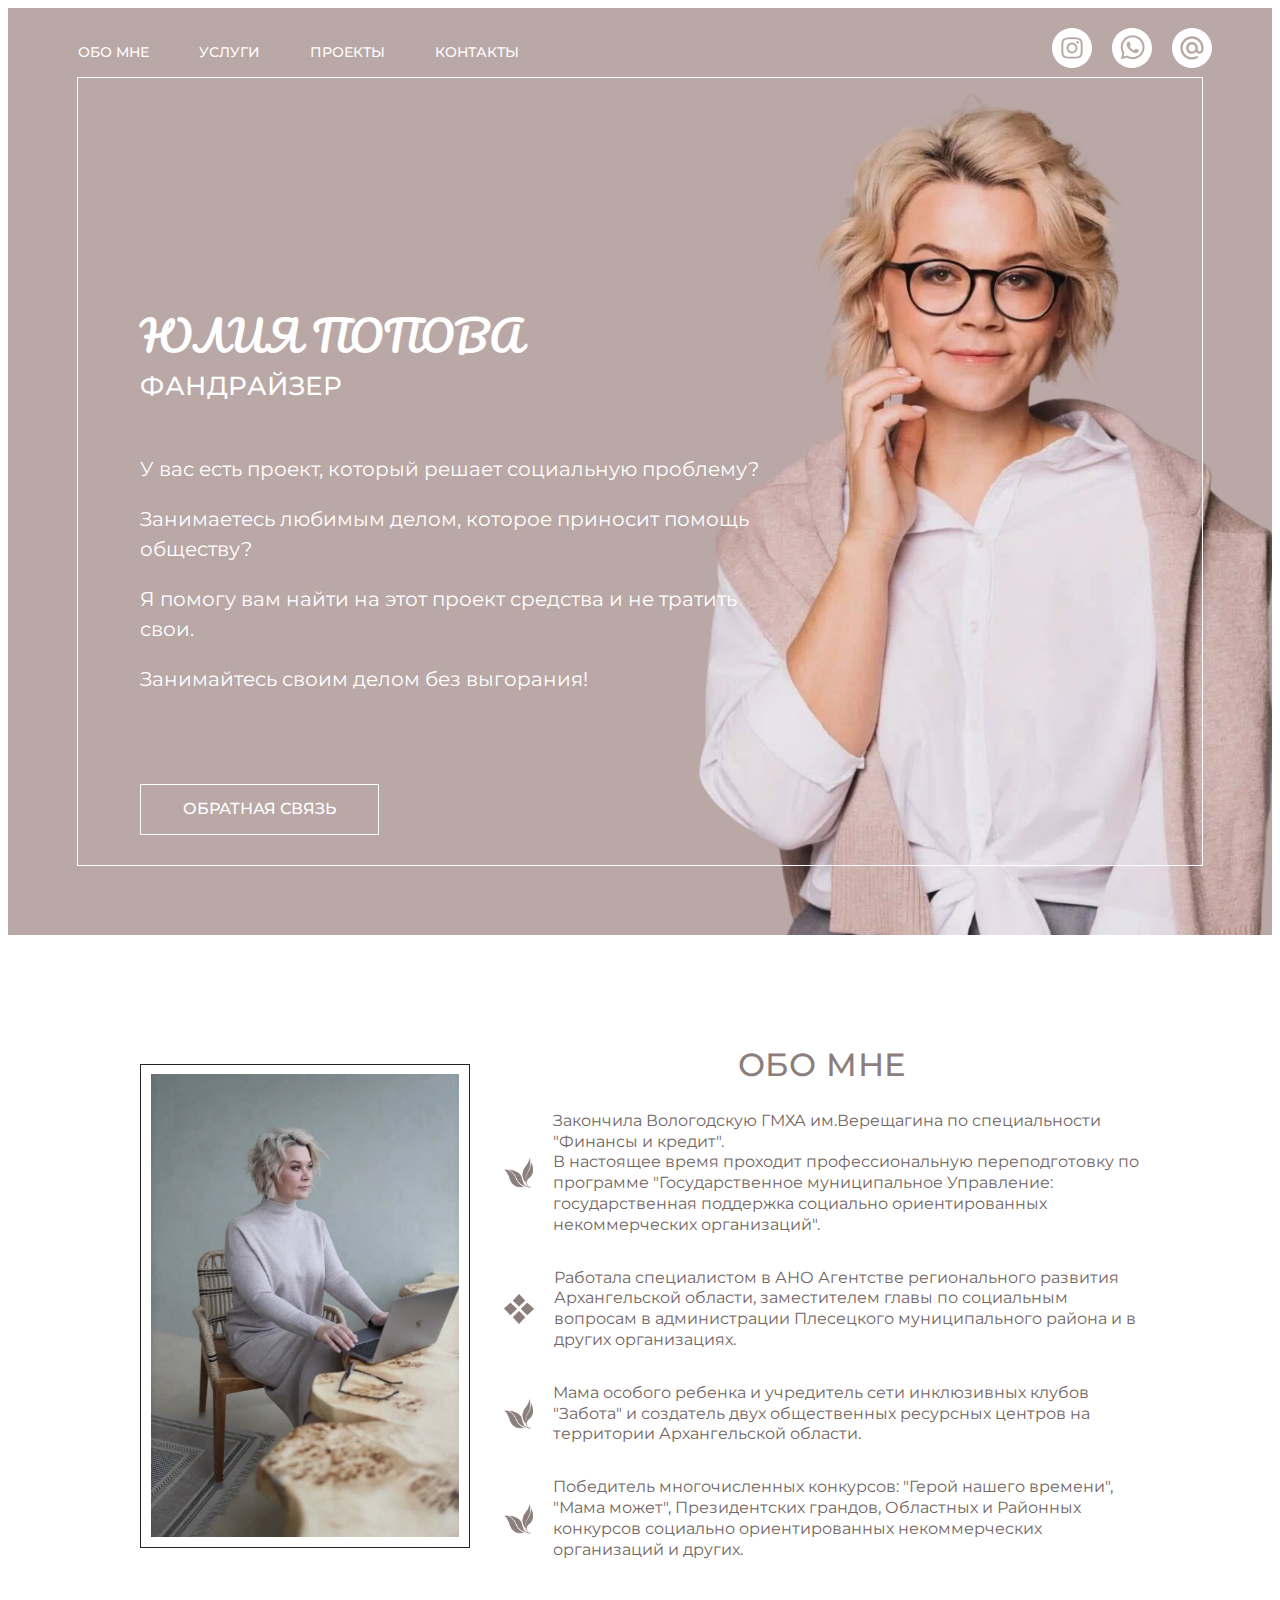
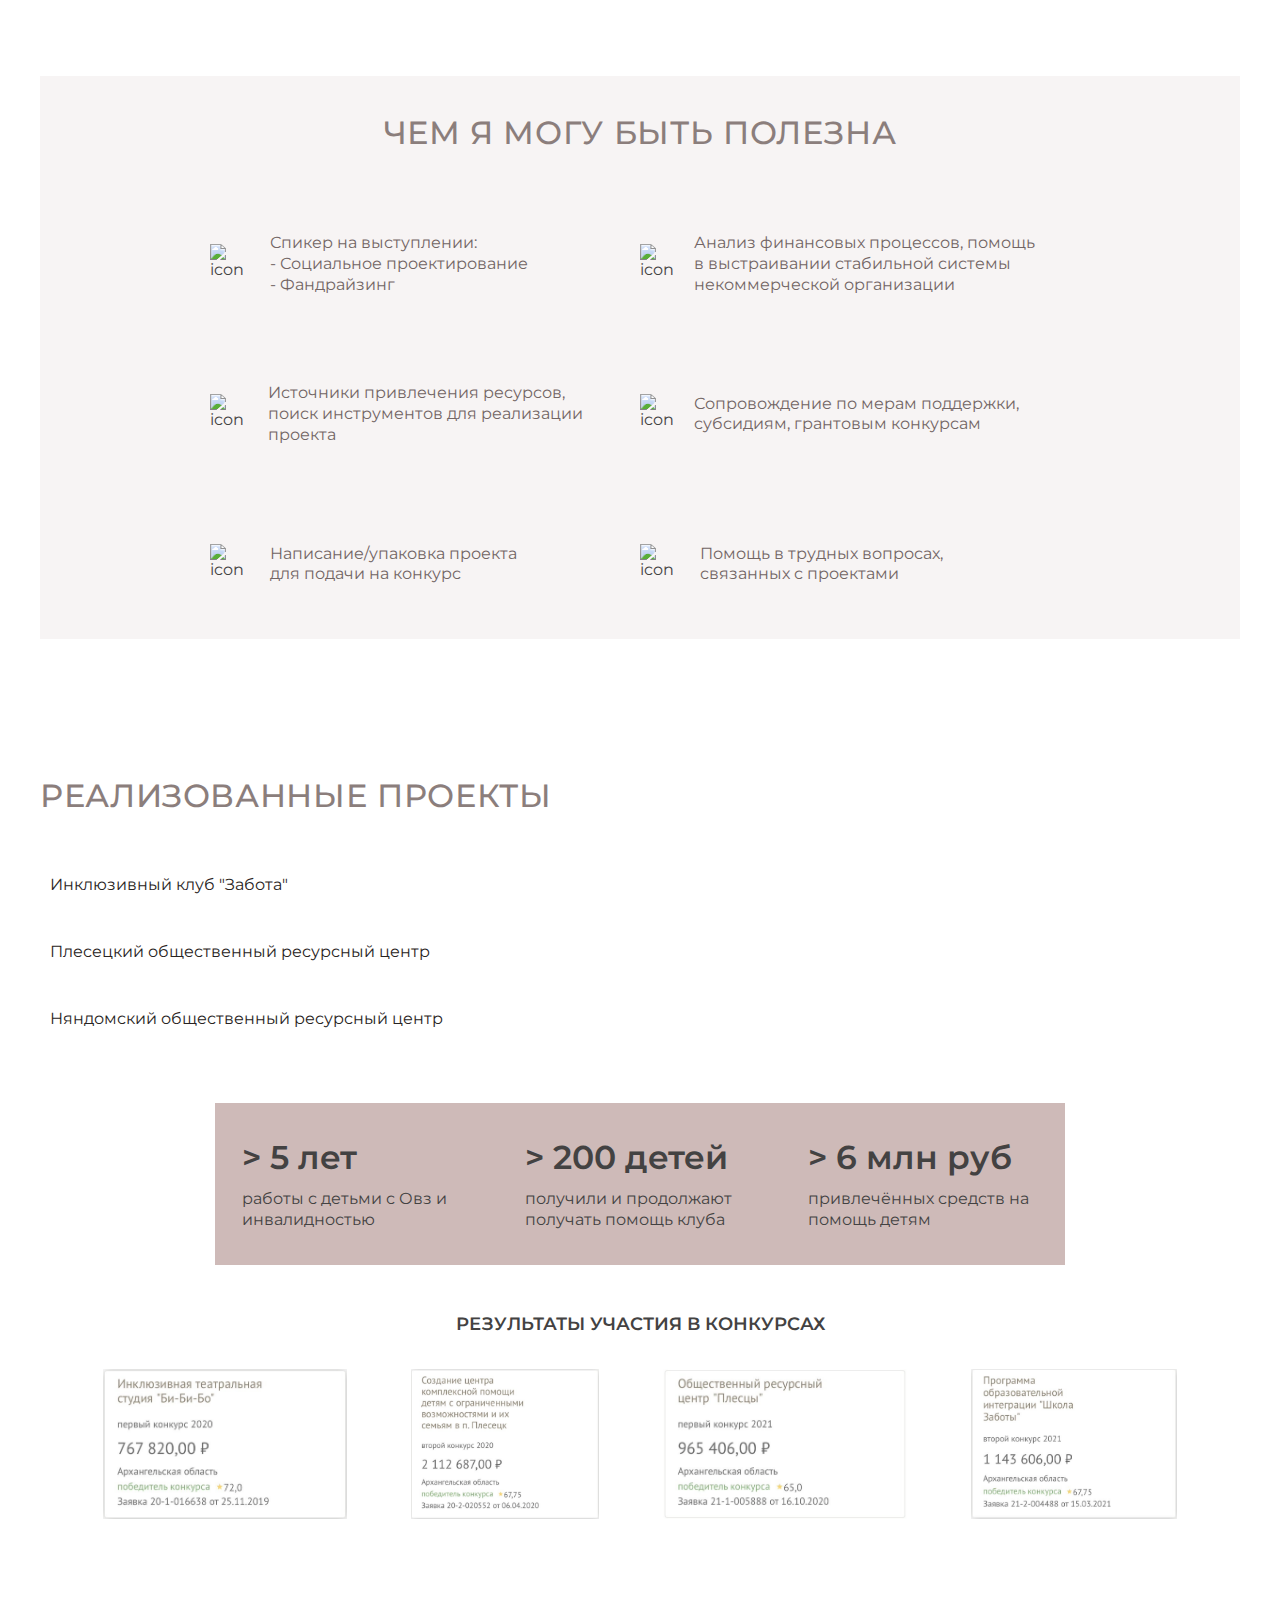
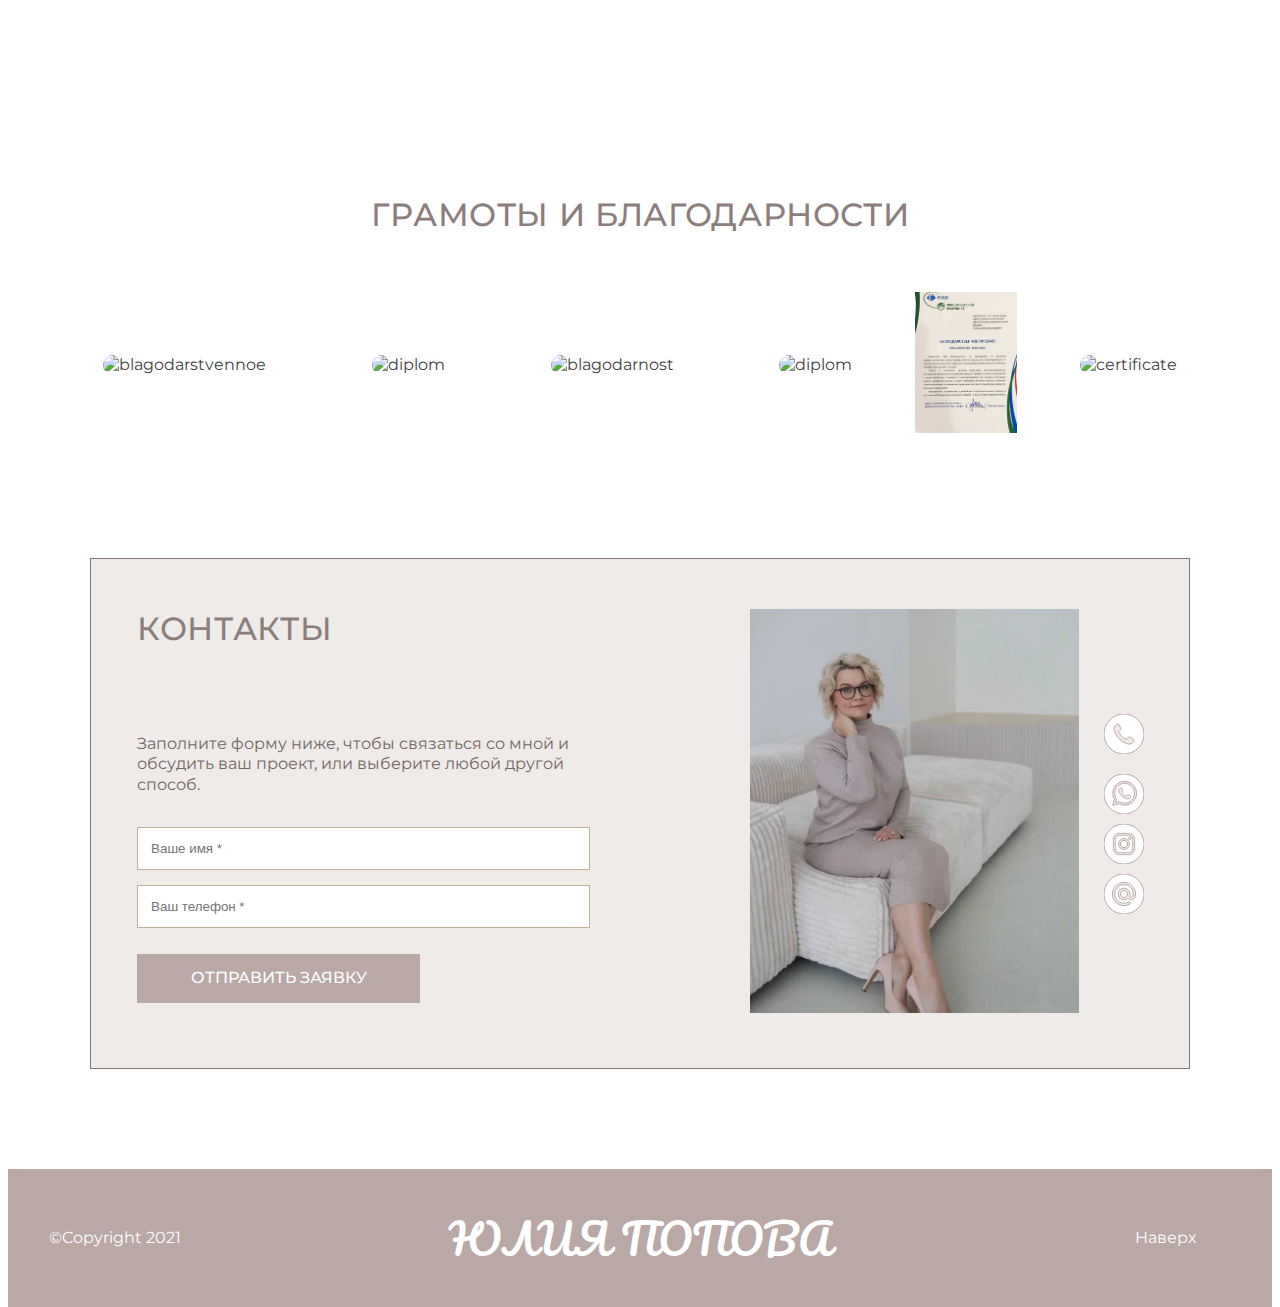
==== index.html @ 3d3f0c28 "new version" ====
<!DOCTYPE html>
<html lang="en">

<head>
    <meta charset="UTF-8">
    <meta http-equiv="X-UA-Compatible" content="IE=edge">
    <meta name="viewport" content="width=device-width, initial-scale=1.0">
    <link rel="preconnect" href="https://fonts.googleapis.com">
    <link rel="preconnect" href="https://fonts.gstatic.com" crossorigin>
    <link
        href="https://fonts.googleapis.com/css2?family=Montserrat:wght@300;400;500;600;700&family=Pacifico&display=swap&subset=cyrillic-ext"
        rel="stylesheet">
    <link rel="stylesheet" href="./assets/styles/normalize.css">
    <link rel="stylesheet" href="./assets/styles/styles.css">
    <title>Юлия Попова</title>

    <style>


    </style>
</head>

<body>
    <div class="wrapper">
        <header class="header">
            <div class="header__content">
                <div class="header__logo">
                    <a href="#">
                        Юлия Попова
                    </a>
                </div>
                <div class="header__burger">
                    <span></span>
                </div>
                <nav class="header__menu menu">
                    <ul class="menu__list">
                        <li><a href="#about" class="menu__link">Обо мне</a></li>
                        <li><a href="#services" class="menu__link">Услуги</a></li>
                        <li><a href="#projects" class="menu__link">Проекты</a></li>
                        <li><a href="#contacts" class="menu__link">Контакты</a></li>
                    </ul>
                </nav>
                <div class="header__social">
                    <a class="social__img" href="https://instagram.com/yulia_popova29?utm_medium=copy_link"
                        target="_blank">
                        <svg class="icon">
                            <use xlink:href="assets/images/contacts/icons.svg#instagram2"></use>
                        </svg>
                    </a>
                    <a class="social__img" href="whatsapp://send?phone=89115994852" target="_blank">
                        <svg class="icon">
                            <use xlink:href="assets/images/contacts/icons.svg#whatsapp2"></use>
                        </svg>
                    </a>
                    <a class="social__img" href="mailto:Popofffa08@mail.ru" target="_blank">
                        <svg class="icon">
                            <use xlink:href="assets/images/contacts/icons.svg#mail2"></use>
                        </svg>
                    </a>
                </div>
            </div>
        </header>
        <main class="main">
            <div class="intro">
                <div class="intro__content">
                    <div class="intro__teaser">
                        <h1 class="intro__title title">Юлия Попова<br> Фандрайзер</h1>
                        <h2 class="intro__title_alternative title">Фандрайзер</h2>
                        <div class="intro__text text">
                            <p>У вас есть проект, который решает социальную проблему?</p>
                            <p>Занимаетесь любимым делом, которое приносит помощь обществу?</p>
                            <p>Я помогу вам найти на этот проект средства и не тратить свои.</p>
                            <p>Занимайтесь своим делом без выгорания!</p>
                        </div>
                        <div class="intro__button button button_transparent">
                            <a href="#contacts">Обратная связь</a>
                        </div>
                    </div>
                </div>
            </div>

            <div class="about" id="about">
                <div class="about__content">

                    <!-- Блок "Обо мне" (Алина) -->
                    <div class="about-photo__container">
                        <img class="about-photo" src="/assets/images/about/about-photo.jpg" alt="Julia's photo">
                    </div>
                    <div class="about-text__container">
                        <div class="about__title title">обо мне</div>
                        <div class="about-item__container">
                            <div class="about-text text">
                                <img src="/assets/images/about/icon-about.png" alt="" class="icon-about">
                                <p> Закончила Вологодскую ГМХА им.Верещагина по специальности "Финансы и кредит".<br>
                                    В настоящее время проходит профессиональную переподготовку по программе
                                    "Государственное
                                    муниципальное Управление: государственная поддержка социально ориентированных
                                    некоммерческих
                                    организаций". </p>
                            </div>
                            <div class="about-text text">
                                <img src="/assets/images/about/about-icon-rhombus.png" alt="" class="icon-about">
                                <p>Работала специалистом в АНО Агентстве регионального развития Архангельской
                                    области, заместителем главы по социальным
                                    вопросам в администрации Плесецкого муниципального района и в других организациях.
                                </p>
                            </div>
                            <div class="about-text text">
                                <img src="/assets/images/about/icon-about.png" alt="" class="icon-about">
                                <p>Мама особого ребенка и учредитель сети инклюзивных клубов "Забота" и создатель двух
                                    общественных
                                    ресурсных центров на территории Архангельской области.</p>
                            </div>
                            <!--<div class="about-text text">
                            <img src="/assets/images/about/icon-about.png" alt="" class="icon-about">
                            <p>Учредитель сети инклюзивных клубов "Забота" и создатель двух общественных
                            ресурсных центров на территории Архангельской области.</p></div> -->
                            <!--<div class="about-text text">
                            <img src="/assets/images/about/icon-about.png" alt="" class="icon-about">
                            <p>За 5 лет привлекла на проекты более чем 7 млн внебюджетных средств на реализацию
                            социальных проектов.</p></div> -->
                            <div class="about-text text">
                                <img src="/assets/images/about/icon-about.png" alt="" class="icon-about">
                                <p>Победитель многочисленных конкурсов: "Герой нашего времени", "Мама может",
                                    Президентских грандов, Областных и Районных конкурсов социально ориентированных
                                    некоммерческих организаций и других.</p>
                            </div>
                        </div>



                        <!-- <div class="about__button button">
                            <a href="">Связаться со мной</a>
                        </div> -->
                    </div>
                </div>
            </div>

            <div class="services" id="services">
                <div class="services__content">
                    <h2 class="services__title title">
                        Чем я могу быть полезна
                    </h2>
                    <div class="services__block">
                        <div class="services__column">
                            <div class="services__item">
                                <img class="icon" src="./assets/images/Tilda_Icons_16cf_handshake.svg" alt="icon">
                                <p class="services__item__text text">Спикер на выступлении: <br />
                                    - Социальное проектирование<br />
                                    - Фандрайзинг<br /> </p>
                            </div>
                            <div class="services__item">
                                <img class="icon" src="./assets/images/Tilda_Icons_16cf_handshake.svg" alt="icon">
                                <p class="services__item__text text">
                                    Источники привлечения ресурсов, <br /> поиск инструментов для реализации проекта
                                </p>
                            </div>
                            <div class="services__item">
                                <img class="icon" src="./assets/images/Tilda_Icons_16cf_handshake.svg" alt="icon">
                                <p class="services__item__text text">Написание/упаковка проекта <br /> для подачи на
                                    конкурс</p>
                            </div>
                        </div>
                        <div class="services__column">
                            <div class="services__item">
                                <img class="icon" src="./assets/images/Tilda_Icons_16cf_handshake.svg" alt="icon">
                                <p class="services__item__text text">Анализ финансовых процессов, помощь <br /> в
                                    выстраивании
                                    стабильной системы некоммерческой организации</p>
                            </div>
                            <div class="services__item">
                                <img class="icon" src="./assets/images/Tilda_Icons_16cf_handshake.svg" alt="icon">
                                <p class="services__item__text text">Сопровождение по мерам поддержки, субсидиям,
                                    грантовым конкурсам</p>
                            </div>
                            <div class="services__item">
                                <img class="icon" src="./assets/images/Tilda_Icons_16cf_handshake.svg" alt="icon">
                                <p class="services__item__text text"> Помощь в трудных вопросах, <br /> связанных с
                                    проектами
                                </p>
                            </div>
                        </div>
                    </div>
                </div>
            </div>

            <!--Блок "Мои проекты, мои успехи" (Валерия) -->
            <div class="projects" id="projects">
                <div class="projects__content">
                    <div class="projects__content_left">
                        <h2 class="projects__title title">Реализованные проекты</h2>
                        <div class="projects__list">
                            <div class="project__image"
                                style="background-image: url('/assets/images/block_projects/title_photo_2.png'); border-radius: 20px;">
                            </div>
                            <div class="project__item">
                                <a class="project__link" href="https://забота-клуб.рф" target="_blank">Инклюзивный клуб
                                    "Забота"</a>
                            </div>
                            <div class="project__image" id="img_1"
                                style="background-image: url('/assets/images/block_projects/Zabota.png');"></div>
                            <div class="project__item">
                                <a class="project__link" href="http://nko.plescy2020.tilda.ws" target="_blank">Плесецкий
                                    общественный ресурсный центр</a>
                            </div>
                            <div class="project__image"
                                style="background-image: url('/assets/images/block_projects/Plestsy.png');"></div>
                            <div class="project__item">
                                <a class="project__link" href="https://vk.com/norc_29" target="_blank">Няндомский
                                    общественный ресурсный центр</a>
                            </div>
                            <div class="project__image"
                                style="background-image: url('/assets/images/block_projects/Nyandy.png');"></div>
                        </div>
                    </div>

                    <div class="projects__content_right">

                    </div>

                    <!-- блок только для мобильной версии -->
                    <div class="projects__content_mobile">
                        <h2 class="projects__title title">Реализованные проекты</h2>
                        <div class="projects__list_mobile">
                            <a class="link_mobile" href="https://забота-клуб.рф" target="_blank">
                                <img class="project__logo" src="/assets/images/block_projects/Zabota.png" alt="logo" />
                            </a>
                            <a class="link_mobile" href="https://vk.com/norc_29" target="_blank">
                                <img class="project__logo" src="/assets/images/block_projects/Nyandy.png" alt="logo" />
                            </a>
                            <a class="link_mobile" href="http://nko.plescy2020.tilda.ws" target="_blank">
                                <img class="project__logo" src="/assets/images/block_projects/Plestsy.png" alt="logo" />
                            </a>

                        </div>
                    </div>
                    <!-- конец блока для мобильной версии -->

                    <div class="info">
                        <div class="info__wrapper">
                            <p class="info__item"><span>> 5 лет</span> работы с детьми с Овз и инвалидностью</p>
                            <p class="info__item"><span>> 200 детей</span> получили и продолжают получать помощь клуба
                            </p>
                            <p class="info__item"><span>> 6 млн руб</span> привлечённых средств на помощь детям</p>
                        </div>
                    </div>
                    <!-- <div class="projects__result">
                        <h3 class="subtitle">Результаты участия </h3>
                        <div class="result__content">
                            <img class="result__img" src="/assets/images/block_projects/result_1.png" alt="result" />
                            <img class="result__img" src="/assets/images/block_projects/result_2.png" alt="result" />
                            <img class="result__img" src="/assets/images/block_projects/result_3.png" alt="result" />
                            <img class="result__img" src="/assets/images/block_projects/result_4.png" alt="result" />
                        </div>
                    </div> -->

                    <div class="projects__result">
                        <h3 class="subtitle">РЕЗУЛЬТАТЫ УЧАСТИЯ В КОНКУРСАХ</h3>
                        <div class="result__content">
                            <a href="javascript:void(0)" class="result__link">
                                <img class="result__img" src="/assets/images/block_projects/result_1.png"
                                    alt="result" />
                            </a>
                            <a href="javascript:void(0)" class="result__link">
                                <img class="result__img" src="/assets/images/block_projects/result_2.png"
                                    alt="result" />
                            </a>


                            <a href="javascript:void(0)" class="result__link">

                                <img class="result__img" src="/assets/images/block_projects/result_3.png"
                                    alt="result" />
                            </a>
                            <a href="javascript:void(0)" class="result__link">
                                <img class="result__img" src="/assets/images/block_projects/result_4.png"
                                    alt="result" />
                            </a>
                        </div>
                    </div>
                </div>

            </div>
    </div>

    <div class="certificates">
        <div class="certificates__content">
            <h2 class="certificates__title title">Грамоты и благодарности</h2>
            <div class="certificates__diplom">
                <img src="./assets/images/blagodarstvennoe.png" alt="blagodarstvennoe">
            </div>
            <div class="certificates__diplom__first">
                <img src="./assets/images/blagodarnost.png" alt="blagodarnost">
            </div>
            <div class="certificates__diplom__second">
                <img src="./assets/images/certificate.png" alt="certificate">
            </div>
            <div class="certificates__diplom__third">
                <img src="./assets/images/diplom.png" alt="diplom">
            </div>
            <div class="certificates__diplom__fourth">
                <img src="./assets/images/tetradkadruzbi.png" alt="diplom">
            </div>
            <div class="certificates__diplom__fifth">
                <img src="./assets/images/diplomzabota.jpg" alt="diplom">
            </div>
        </div>
    </div>


    <!-- <div class="feedback">
                <div class="feedback__content">
                    <h2 class="feedback__title title">Отзывы</h2>
                    <div class="feedback__firstscreen">
                        <img src="./assets/images/feedback1.png" alt="feedback1">
                    </div>
                    <div class="feedback__secondscreen">
                        <img src="./assets/images/feedback2.png" alt="feedback2">
                    </div>
                </div>
            </div> -->
    <!--
    <div class="faq" id="faq">
        <div class="faq__content">
            Блок "Вопросы/ответы" (если будем успевать и Заказчица одобрит идею)
        </div>
    </div>-->

    <div class="contacts" id="contacts">
        <div class="contacts__content">
            <div class="connection__container">

                <form class="contact-form__inputs" action="//" method="">
                    <h2 class="contacts__title title">КОНТАКТЫ</h2>
                    <p class="contacts__text text">Заполните форму ниже, чтобы связаться со мной и обсудить
                        ваш
                        проект, или
                        выберите любой
                        другой способ. </p>
                    <div>
                        <input class="contact-input" type="text" name="user_name" value="" placeholder="Ваше имя *"
                            tabindex="1" required />

                    </div>
                    <div>
                        <input class="contact-input" type="tel" name="user_email" value="" placeholder="Ваш телефон *"
                            tabindex="2" required />
                    </div>
                    <div class="contacts__button button">
                        <a href="">Отправить заявку</a>
                    </div>
                </form>
            </div>


            <div class="image__container">
                <img class="contact_image" src="/assets/images/contacts/Изображение из iOS.jpg" alt="photo">
            </div>

            <div class="social__container">

                <div class="phone social-icons">
                    <a href="tel:89115994852" target="_blank">
                        <?xml version="1.0" encoding="UTF-8"?>
                        <svg class="icon icon_phone">
                            <use xlink:href="assets/images/contacts/icons.svg#phone2"></use>
                        </svg>
                </div>

                <div class="whatsapp social-icons">
                    <a href="whatsapp://send?phone=89115994852" target="_blank">
                        <svg class="icon icon_whatsapp">
                            <use xlink:href="assets/images/contacts/icons.svg#whatsapp2"></use>
                        </svg>
                    </a>
                </div>

                <div class="insta social-icons">
                    <a href="https://instagram.com/yulia_popova29?utm_medium=copy_link" target="_blank">
                        <svg class="icon icon_insta">
                            <use xlink:href="assets/images/contacts/icons.svg#instagram2"></use>
                        </svg>
                    </a>
                </div>

                <div class="mail social-icons">
                    <a href="mailto:Popofffa08@mail.ru" target="_blank">
                        <svg class="icon icon_mail">
                            <use xlink:href="assets/images/contacts/icons.svg#mail2"></use>
                        </svg>
                    </a>
                </div>
            </div>
        </div>
    </div>
    </main>

    <footer class="footer">
        <div class="footer__content color_white">
            <div class="footer__copyright">
                <p>©Copyright 2021</p>
            </div>
            <div class="footer__title title">
                <p>Юлия Попова</p>
            </div>
            <div class="footer__anchor">
                <a href="#top" class="footer_link">Наверх</a>
            </div>
        </div>
    </footer>
    </div>
    <script src="http://code.jquery.com/jquery-3.4.1.slim.min.js"></script>
    <script src="assets/js/script.js"></script>
</body>

</html>
---- assets/styles/styles.css ----
/* = КО ВСЕМУ ДОКУМЕНТУ ==================================== */
/* - Позиционирование -------------------------------------- */
html,
body {
    height: 100%;
}

.wrapper {
    display: grid;
    min-height: 100%;
    grid-template-columns: 1fr;
    grid-template-rows: minmax(80px, auto) 1fr minmax(120px, auto);
    grid-template-areas:
        "header"
        "main"
        "footer";
}

/* - Типографика ------------------------------------------- */
html,
body {
    font-family: 'Montserrat', sans-serif;
    font-size: 16px;
    font-style: normal;
    font-weight: 400;
    line-height: 130%;
    letter-spacing: 0em;
    text-align: left;
    color: #434242;
}

/*H2*/
.title {
    font-family: 'Montserrat', sans-serif;
    font-size: 32px;
    font-style: normal;
    font-weight: 500;
    line-height: 60px;
    letter-spacing: 0.02em;
    text-align: left;
    text-transform: uppercase;
    color: #8b7e7c;
}

/*H3*/
.subtitle {
    font-family: 'Montserrat', sans-serif;
    font-size: 18px;
    font-style: normal;
    font-weight: 600;
    line-height: 23px;
    letter-spacing: 0em;
    text-align: left;
}

/*просто текст во всех параграфах*/
.text {
    font-family: 'Montserrat', sans-serif;
    font-size: 16px;
    font-style: normal;
    font-weight: 400;
    line-height: 130%;
    letter-spacing: 0em;
    text-align: left;
    color: #726564;
}

/* - Оформление: ссылки, кнопки ---------------------------- */
.button {
    display: inline-flex;
    align-items: center;
    background: #baa8a6;
}

.button_transparent {
    background: none;
    border: solid 1px #FFFFFF;
}

.button a {
    padding: 13px 42px;
    font-family: 'Montserrat', sans-serif;
    font-size: 16px;
    font-weight: 500;
    line-height: 140%;
    letter-spacing: 0em;
    text-align: center;
    color: #FFFFFF;
    text-decoration: none;
    text-transform: uppercase;
}

.button:hover {
    -webkit-transform: scale(1.1, 1.1);
    transform: scale(1.1, 1.1);
    background: linear-gradient(#dac5c3, #837776);
}

.button:active {
    background: linear-gradient(#9e908e, #9e908e) rgb(76, 77, 82);
}

/* = HEADER ================================================ */
/* - Позиционирование -------------------------------------- */
.header {
    grid-area: header;
    display: grid;
    width: 100%;
    top: 0;
    left: 0;
    z-index: 50;
    grid-template-columns: minmax(70px, 1fr) minmax(auto, 1200px) minmax(70px, 1fr);
    grid-template-areas:
        ". header__content .";
}

.header::before {
    content: '';
    position: absolute;
    top: 0;
    left: 0;
    width: 100%;
    height: 100%;
    z-index: 2;
}

.header__content {
    grid-area: header__content;
    display: grid;
    min-height: 80px;
    align-items: center;
    grid-template-columns: minmax(auto, 170px) minmax(auto, 880px) minmax(auto, 150px);
    grid-template-areas:
        "header__menu header__menu header__social";
}

.header__logo {
    display:none
}

.header__burger {
    display: none;
}

.header__menu {
    grid-area: header__menu;
    justify-self: left;
    margin-top: 8px;
}

.menu__list {
    display: flex;
    flex-wrap: wrap;
    list-style-type: none;
    position: relative;
    padding-inline-start: 0px;
    z-index: 3;
}

.menu__list li:not(:last-of-type) {
    margin-right: 50px;
}

.header__social {
    grid-area: header__social;
    display: flex;
    z-index: 3;
    padding-right: 70px;
}

.icon {
    display: block;
    object-fit: cover;
}

/* - Типографика ------------------------------------------- */
.menu__link {
    font-family: 'Montserrat', sans-serif;
    color: #FFFFFF;
    font-size: 14px;
    font-weight: 500;
    line-height: 140%;
    text-align: center;
    text-decoration: none;
    text-transform: uppercase;
}

.header__logo a {
    font-family: 'Pacifico', cursive;
    font-size: 24px;
    font-style: normal;
    font-weight: 400;
    line-height: 130%;
    letter-spacing: 0em;
    text-align: left;
    text-decoration: none;
    color: #FFFFFF;
}

/* - Медиазапросы ------------------------------------------ */
@media screen and (max-width: 1023px) {
    body.lock {
        overflow: hidden;
    }

    .header {
        height: 60px;
    }

    .header.active {
        position: fixed;
    }

    .header__content {
        grid-area: header__content;
        display: grid;
        min-height: 60px;
        width: 100%;
        align-items: center;
        grid-template-columns: 60px minmax(auto, 773px) minmax(60px, 170px);
        grid-template-areas:
            "header__burger header__logo header__social";
    }

    .header.active .header__content {
        grid-area: header__content;
        display: grid;
        width: 100%;
        align-items: center;
        grid-template-columns: minmax(auto, 170px) minmax(auto, 823px);
        grid-template-areas: "header__burger header__logo";
    }

    .header__burger {
        grid-area: header__burger;
        display: block;
        position: relative;
        width: 30px;
        height: 20px;
        z-index: 3;
        justify-self: left;
    }

    .header__burger::before,
    .header__burger::after {
        content: '';
        background-color: #FFFFFF;
        position: absolute;
        width: 100%;
        height: 2px;
        left: 0;
        transition: all 0.3s ease 0s;
    }

    .header__burger::before {
        top: 0;
    }

    .header__burger::after {
        bottom: 0;
    }

    .header__burger.active::before {
        transform: rotate(45deg);
        top: 9px;
        background-color: #282322;
    }

    .header__burger.active::after {
        transform: rotate(-45deg);
        bottom: 9px;
        background-color: #282322;
    }

    .header__burger span {
        position: absolute;
        background-color: #FFFFFF;
        width: 100%;
        height: 2px;
        left: 0;
        top: 9px;
        transition: all 0.3s ease 0s;
    }

    .header__burger.active span {
        transform: scale(0);
    }

    .header__menu {
        position: fixed;
        top: -100%;
        left: 0;
        width: 100%;
        height: 100%;
        margin: 0px;
        display: flex;
        flex-direction: column;
        justify-content: space-between;
        align-items: center;
        text-align: center;
        transition: all 0.3s ease 0s;
        overflow: auto;
        background: #FFFFFF;
        background-attachment: local;
    }

    .header__menu.active {
        top: 0;
    }

    .menu__list {
        display: block;
        padding-top: 110px;
    }

    .menu__list li {
        margin: 0px 0px 50px 0px;
    }

    .menu__list li:not(:last-of-type) {
        margin-right: 0px;
    }

    .menu__link {
        color: #282322;
        font-size: 24px;
        font-weight: 600;
        line-height: 140%;
        text-align: center;
    }

    .header__social {
        justify-self: right;
        padding-right: 0px;
    }

    .header__social.active {
        display: none;
    }
}

@media screen and (max-width: 767px) {
    .header {
        grid-area: header;
        grid-template-columns: minmax(1rem, 1fr) minmax(auto, 747px) minmax(1rem, 1fr);
        grid-template-areas: ". header__content .";
    }

    .header__content {
        grid-area: header__content;
        grid-template-columns: minmax(auto, 50px) minmax(auto, 527px) minmax(auto, 170px);
        grid-template-areas: "header__burger header__logo header__social";
        padding-top: 15px;
    }

    .header__social {
        grid-area: header__social;
        justify-self: right;
    }

    .social__img {
        padding-left: 20px;
    }

    .header__logo {
        display: grid;
        justify-self: left;
        grid-area: header__logo;
        align-self: center;
        z-index: 3;
        }


    .header__burger {
        grid-area: header__burger;
        justify-self: left;
    }

    .social__img {
        max-width: 40px;
    }

    .header__logo a {
        font-family: 'Pacifico', cursive;
        font-size: 32px;
        font-style: normal;
        font-weight: 400;
        line-height: 130%;
        letter-spacing: 0em;
        text-align: left;
        text-decoration: none;
        color: #FFFFFF;
    }
}

@media screen and (max-width: 500px) {
    .header__content {
        grid-area: header__content;
        grid-template-columns: minmax(auto, 170px) 1fr minmax(auto, 170px);
        grid-template-areas: "header__burger header__logo header__social";
    }

    .header__content {
        padding-top: 15px;
    }

    .header__social {
        grid-area: header__social;
        justify-self: right;
    }

    .header__logo {
        justify-self: center;
    }

    .header__burger {
        grid-area: header__burger;
        justify-self: left;
    }

    .header__burger {
        margin-right: 20px;
    }
}

/* = MAIN ================================================ */
.main {
    grid-area: main;
    display: grid;
    grid-template-columns: 1fr;
    grid-template-areas:
        "intro"
        "about"
        "services"
        "gallery"
        "projects"
        "certificates"
        "feedback"
        "faq"
        "contacts";
}

.intro,
.about,
.services,
.gallery,
.projects,
.certificates,
.feedback,
.faq,
.contacts {
    margin-bottom: 100px;
}

@media screen and (max-width: 1024px) {

    .intro,
    .about,
    .services,
    .gallery,
    .projects,
    .certificates,
    .feedback,
    .faq,
    .contacts {
        margin-bottom: 80px;
    }
}

@media screen and (max-width: 768px) {

    .intro,
    .about,
    .services,
    .gallery,
    .projects,
    .certificates,
    .feedback,
    .faq,
    .contacts {
        margin-bottom: 60px;
    }
}

/* = INTRO ================================================ */
/* - Позиционирование -------------------------------------- */
.intro {
    grid-area: intro;
    display: grid;
    grid-template-columns: minmax(1rem, 1fr) minmax(auto, 1200px) minmax(1rem, 1fr);
    grid-template-areas:
        ". intro__content .";
    background: url("/assets/images/block_intro/sansbg.png") 100% 80px/contain no-repeat, #baa8a6;
    min-height: 100vh;
    margin-top: -80px;
    outline: 1px solid #FFFFFF;
    outline-offset: -70px;
}

.intro__content {
    grid-area: intro__content;
    display: grid;
    min-height: 100vh;
    grid-template-columns: minmax(auto, 100px) minmax(auto, 1000px) minmax(auto, 100px);
    grid-template-areas:
        ". intro__teaser .";
}

.intro__teaser {
    grid-area: intro__teaser;
    align-self: center;
    text-align: left;
    padding-right: 300px;
    padding-top: 30%;
    padding-bottom: 100px;
    justify-self: left;
}

.intro__title {
    margin: 0px 0px 5vh 0px;
}

.intro__title_alternative {
    display: none;
}

.intro__text {
    margin: 0px 50px 10vh 0px;
}

.intro__button {
    display: inline-flex;
}

/* - Типографика ------------------------------------------- */
.intro__title::first-line {
    font-family: 'Pacifico', cursive;
    font-size: 42px;
    font-style: normal;
    font-weight: 400;
    line-height: 130%;
    letter-spacing: 0em;
    text-decoration: none;
    color: #FFFFFF;
}

.intro__title {
    font-size: 26px;
    font-weight: 500;
    line-height: 180%;
    text-align: left;
    color: #FFFFFF;
}

.intro__text {
    font-size: 20px;
    line-height: 150%;
    text-align: left;
    color: #FFFFFF;
}

/* - Медиазапросы ------------------------------------------ */
@media screen and (max-width: 1024px) and (orientation:portrait) {
    .intro {
        grid-area: intro;
        display: grid;
        grid-template-areas:
            "intro__content intro__content intro__content";
    }

    .intro__content {
        grid-area: intro__content;
        display: grid;
        grid-template-columns: minmax(auto, 100px) minmax(auto, 804px) minmax(auto, 100px);
        grid-template-areas:
            ". intro__teaser .";
        background-color: rgba(0, 0, 0, 0.2);
    }

    .intro__teaser {
        padding-top: 60%;
        padding-bottom: 50px;
    }
}

@media screen and (max-width: 1023px) {
    .intro {
        grid-template-columns: minmax(1rem, 1fr) minmax(auto, 994px) minmax(1rem, 1fr);
        outline: 1px solid #FFFFFF;
        outline-offset: -60px;
    }
}

@media screen and (max-width: 768px) {
    .intro {
        grid-template-columns: minmax(1rem, 1fr) minmax(auto, 748px) minmax(1rem, 1fr);
        outline: none;
        min-height: 100vh;
    }

    .intro__content {
        grid-area: intro__content;
        display: grid;
        grid-template-columns: minmax(auto, 20px) minmax(auto, 728px) minmax(auto, 20px);
        grid-template-areas:
            ". intro__teaser .";
    }

    .intro__teaser {
        padding-top: 60%;
        padding-bottom: 50px;
    }

    .intro__title {
        display: none;
    }

    .intro__title_alternative {
        display: flex;
        color: #FFFFFF;
    }
}

@media screen and (max-width: 500px) {
    .intro {
        grid-template-columns: minmax(1rem, 1fr) minmax(auto, 994px) minmax(1rem, 1fr);
        outline: none;
        min-height: 100vh;
        grid-template-columns: minmax(1rem, 1fr) minmax(auto, 480px) minmax(1rem, 1fr);
        grid-template-areas:
            "intro__content intro__content intro__content";
    }

    .intro__content {
        grid-area: intro__content;
        display: grid;
        grid-template-columns: minmax(auto, 20px) minmax(auto, 440px) minmax(auto, 20px);
        grid-template-areas:
            ". intro__teaser .";
        background-color: rgba(0, 0, 0, 0.2);
    }

    .intro__teaser {
        grid-area: intro__teaser;
        align-self: center;
        text-align: left;
        padding-right: 0px;
    }
}

/* = ABOUT ================================================ */
.about {
    grid-area: about;
    display: grid;
    grid-template-columns: minmax(1rem, 1fr) minmax(auto, 1200px) minmax(1rem, 1fr);
    grid-template-areas:
        ". about__content .";
}

.about__content {
    grid-area: about__content;
    display: grid;
    grid-template-columns: minmax(auto, 100px) minmax(auto, 330px) minmax(auto, 670px) minmax(auto, 100px);
    grid-template-areas:
        ". about-photo__container about-text__container .";
    /* background-color: #fae8c757; */
}

.about__title {
    display: flex;
    justify-content: center;

}

.about-text__container {
    grid-area: about-text__container;
    display: flex;
    flex-direction: column;
    justify-content: center;
    padding-left: 5%;
}

.about-text {
    display: flex;
    align-self: center;
}

.icon-about {
    width: 30px;
    height: 30px;
    align-self: center;
    margin-right: 20px;
}

/* .about__button {
    width: 30%;
} */

.about-photo__container {
    grid-area: about-photo__container;
    display: flex;
    justify-content: center;
    align-items: center;
}

.about-photo {
    box-sizing: border-box;
    max-width: 100%;
    border: 1px solid #282322;
    padding: 3%;
}

@media screen and (max-width: 1024px) {
    .about {
        grid-template-columns: minmax(1rem, 1fr) minmax(auto, 994px) minmax(1rem, 1fr);
    }

    .about__content {
        grid-template-columns: minmax(1rem, 1fr) minmax(auto, 33%) minmax(auto, 67%) minmax(1rem, 1fr);
        /* grid-template-columns: minmax(auto, 50px) minmax(auto, 247px) minmax(auto, 501px) minmax(auto, 50px); */
    }
}

@media screen and (max-width: 768px) {
    .about {
        grid-template-columns: minmax(1rem, 1fr) minmax(auto, 748px) minmax(1rem, 1fr);
    }

    .about-photo__container {
        display: none;
    }

    .about__content {
        display: flex;
        flex-direction: column;
        justify-content: center;
        max-width: 90%;
    }

    .about-text__container {
        grid-area: about-text__container;
        display: flex;
        flex-direction: column;
        justify-content: center;
        padding-left: 0;
    }
}

/* = SERVICES ================================================ */
.services {
    grid-area: services;
    display: grid;
    grid-template-columns: minmax(1rem, 1fr) minmax(auto, 1200px) minmax(1rem, 1fr);
    grid-template-areas:
        ". services__content .";
    /* background-color: #fae8c757; */
}

.services__content {
    grid-area: services__content;
    display: flex;
    flex-direction: column;
    background-color: #baa8a61f;
}


.services__block {
    display: flex;
    justify-content: center;
}

.services__column {
    display: flex;
    flex-direction: column;
    flex-basis: 50%;
    max-width: 430px;
}

.services__title {
    flex-basis: 100%;
    display: flex;
    justify-content: center;
}

.icon {
    width: 40px;
    height: 40px;
    align-self: center;
    margin-right: 20px;
}

.services__item {
    display: flex;
    height: 150px;
    /* margin-left: 30px; */
    align-self: center;
    min-width: 430px;
}

.services__item__text {
    align-self: center;
}

@media screen and (max-width: 1024px) {
    .services {
        grid-template-columns: minmax(1rem, 1fr) minmax(auto, 994px) minmax(1rem, 1fr);
    }
}

@media screen and (max-width: 768px) {
    .services {
        grid-template-columns: minmax(1rem, 1fr) minmax(auto, 748px) minmax(1rem, 1fr);
    }

    .services__block {
        display: flex;
        flex-direction: column;

    }

    .services__column {
        justify-content: center;
        margin-left: 50px;
    }

}

/* = GALLERY ================================================ */
.gallery {
    grid-area: gallery;
    display: grid;
    grid-template-columns: minmax(1rem, 1fr) minmax(auto, 1200px) minmax(1rem, 1fr);
    grid-template-areas:
        ". gallery__content .";
}

.gallery__content {
    grid-area: gallery__content;
    background-color: #e9d5b1a9;
}

@media screen and (max-width: 1024px) {
    .gallery {
        grid-template-columns: minmax(1rem, 1fr) minmax(auto, 994px) minmax(1rem, 1fr);
    }
}

@media screen and (max-width: 768px) {
    .gallery {
        grid-template-columns: minmax(1rem, 1fr) minmax(auto, 748px) minmax(1rem, 1fr);
    }
}

/* = PROJECTS ================================================ */
.projects {
    grid-area: projects;
    display: grid;
    grid-template-columns: minmax(1rem, 1fr) minmax(auto, 1200px) minmax(1rem, 1fr);
    grid-template-areas:
        ". projects__content .";
    /* background-color: #fae8c757; */
}

.projects__content {
    grid-area: projects__content;
    display: flex;
    /* flex-direction: row; */
    flex-direction: column;
    position: relative;
}

.projects__content_mobile {
    display: none;
}

.projects__content .projects__content_left {
    display: flex;
    flex-direction: column;
    width: 50%;
    min-height: 300px;
}

.projects__content .projects__content_left .projects__list {
    min-height: 200px;
    display: flex;
    flex-direction: column;
    justify-content: space-between;
    padding-left: 10px;
}

.projects__content .projects__content_left .projects__list .project__item {
    display: flex;
    flex-direction: column;
    flex-grow: 1;
    justify-content: center;
}

.projects__content .projects__content_left .projects__list .project__item .project__link {
    display: block;
    text-decoration: none;
    color: #282322;
    transition: all .3s ease;
    /*прочти, что за свойство*/
}

.projects__content .projects__content_left .projects__list .project__item:hover .project__link {
    font-size: 20px;
    font-style: normal;
    font-weight: 600;
}

.projects__content .projects__content_left .projects__list .project__item+.project__image,
.projects__content .projects__content_left .projects__list .project__image:first-child {
    background-size: contain;
    background-repeat: no-repeat;
    background-position: center;
    display: block;
    position: absolute;
    right: 10px;
    width: calc(50% - 20px);
    /* top: 50%; */
    top: 25%;
    /* transform: translateY(-50%); */
    transform: translateY(-55%);
    /* height: 90%; */
    height: 40%;
    opacity: 0;
    transition: all .3s ease;
}

.projects__content .projects__content_left .projects__list .project__item+.project__image {
    z-index: 2;
}

.projects__content .projects__content_left .projects__list .project__image:first-child {
    z-index: 1;
    opacity: 1;
}

.projects__content .projects__content_left .projects__list:hover .project__image:first-child {
    opacity: 0;
}

.projects__content .projects__content_left .projects__list .project__item:hover+.project__image {
    opacity: 1;
}

.projects__content .projects__content_right {
    display: block;
    width: 50%;
}

.projects__content .projects__result {
    margin-top: 30px;
    display: flex;
    flex-direction: column;
}

.projects__content .subtitle {
    text-align: center;
}

.projects__content .projects__result .result__content {
    display: flex;
    flex-direction: row;
    justify-content: space-evenly;
}

.projects__content .result__content .result__link {
    margin-top: 15px;
    max-height: 150px;
}

.projects__content .result__content .result__link .result__img {
    width: 100%;
    height: 100%;
    display: block;
    transition: 1s;
    /* filter: alpha (Opacity=50); */
    opacity: 0.7;
}

.projects__content .result__content .result__link .result__img:hover {
    transform: scale(1.2, 1.4);
    /* filter: alpha (Opacity=100); */
    opacity: 1;
}

.projects__content .info {
    /* background: #f0ddbba9; */
    margin-top: 50px;
    /* max-width: 800px;
    height: 100%;
    display: flex;
    flex-direction: row; */
}

.projects__content .info .info__wrapper {
    background: #cebab8;
    margin: 0 auto;
    max-width: 850px;
    height: 100%;
    display: flex;
    flex-direction: row;
    justify-content: space-around;
    align-items: center;
}

.projects__content .info .info__item {
    max-width: 230px;
    height: 130px;
    display: flex;
    flex-direction: column;
    justify-content: center;
}

.projects__content .info .info__item span {
    display: block;
    margin-bottom: 10px;
    font-size: 33px;
    font-style: normal;
    font-weight: 600;
    line-height: 130%;
    letter-spacing: 0em;
    text-align: left;
    color: #434242;
}


@media screen and (max-width: 1024px) {
    .projects {
        grid-template-columns: minmax(1rem, 1fr) minmax(auto, 994px) minmax(1rem, 1fr);
    }

    /* .projects .projects__content .projects__content_left {
        display: none;
    }

    .projects__content_mobile {
        grid-area: projects__content;
        display: flex;
        flex-direction: column;
    }

    .projects__content_mobile .projects__list_mobile {
        min-height: 250px;
        max-width: 900px;
        display: flex;
        flex-direction: row;
        justify-content: space-evenly;
        margin-top: 20px;
    }

    .projects__content_mobile .projects__list_mobile .link_mobile {
        display: block;
        min-height: 150px;
        width: 150px;
    } */


}

@media screen and (max-width: 768px) {
    .projects {
        grid-template-columns: minmax(1rem, 1fr) minmax(auto, 748px) minmax(1rem, 1fr);
    }

    .projects .projects__content .projects__content_left {
        display: none;
    }


    .projects__content_mobile {
        grid-area: projects__content;
        display: flex;
        /* flex-direction: row; */
        flex-direction: column;
        min-width: 900px;
    }

    .projects__content_mobile .projects__list_mobile {
        min-height: 150px;
        max-width: 400px;
        /*или тут оставить макс-ширину 350рх ?*/
        display: flex;
        flex-direction: row;
        flex-wrap: wrap;
        justify-content: space-evenly;
        margin-top: 10px;
    }

    .projects__content_mobile .projects__list_mobile .link_mobile {
        display: block;
        min-height: 150px;
        /* width: 150px; */
    }

    .projects__content_mobile .projects__list_mobile .link_mobile .project__logo {
        max-height: 150px;
    }


    .projects .projects__content .projects__result {
        margin-top: 30px;
        max-width: 400px;
        /*или тут оставить макс-ширину 350рх ?*/
        display: flex;
        flex-direction: column;
    }

    .projects .projects__content .subtitle {
        text-align: center;
    }

    .projects .projects__content .projects__result .result__content {
        display: flex;
        flex-direction: row;
        flex-wrap: wrap;
        justify-content: space-evenly;
    }

    .projects .projects__content .result__content .result__link {
        width: 150px;
    }

    .projects .projects__content .result__content .result__link:focus .result__img,
    .projects .projects__content .result__content .result__link:active .result__img {
        transform: scale(1.3, 1.3);
        /* filter: alpha (Opacity=100); */
        opacity: 1;
    }
}

/* = CERTIFICATES ================================================ */


.certificates {
    grid-area: certificates;
    display: grid;
    grid-template-columns: minmax(1rem, 1fr) minmax(auto, 1200px) minmax(1rem, 1fr);
    grid-template-areas: ". certificates__content .";
}

.certificates__content {
    grid-area: certificates__content;
    display: grid;
    grid-template-columns: minmax(auto, 500px) minmax(auto, 500px) minmax(auto, 500px) minmax(auto, 500px) minmax(auto, 500px) minmax(auto, 500px);
    grid-template-areas:
        "certificates__title certificates__title certificates__title certificates__title certificates__title certificates__title"
        "certificates__diplom certificates__diplom__third certificates__diplom__first  certificates__diplom__fourth  certificates__diplom__fifth certificates__diplom__second ";
    gap: 20px;
    padding: 20px;
    justify-content: space-around;
    justify-items: center;
    align-items: center;
}

.certificates__title {
    grid-area: certificates__title;
}

.certificates__diplom {
    grid-area: certificates__diplom;

}

.certificates__diplom img {
    width: 100%;
    height: 100%;
    object-fit: cover;
    border-radius: 15px;
}

.certificates__diplom__first {
    grid-area: certificates__diplom__first;
}

.certificates__diplom__first img {
    width: 100%;
    height: 100%;
    object-fit: cover;
    border-radius: 15px;
}

.certificates__diplom__second {
    grid-area: certificates__diplom__second;


}

.certificates__diplom__second img {
    width: 100%;
    height: 100%;
    object-fit: cover;
    border-radius: 15px;
}

.certificates__diplom__third {
    grid-area: certificates__diplom__third;
}

.certificates__diplom__third img {
    width: 100%;
    height: 100%;
    object-fit: cover;
    border-radius: 15px;
}

.certificates__diplom__fourth {
    grid-area: certificates__diplom__fourth;
}

.certificates__diplom__fourth img {
    width: 100%;
    height: 100%;
    object-fit: cover;
    border-radius: 15px;
}



.certificates__diplom__fifth {
    grid-area: certificates__diplom__fifth;
}

.certificates__diplom__fifth img {
    width: 100%;
    height: 100%;
    object-fit: cover;
    border-radius: 15px;
    overflow: visible;
}

.certificates__diplom__fifth:hover img {
    transform: scale(1.5);
}


@media screen and (max-width: 768px) {
    .certificates {
        grid-area: certificates;
        display: grid;
        grid-template-columns: minmax(1rem, 1fr) minmax(auto, 748px) minmax(1rem, 1fr);
        grid-template-areas:
            ". certificates__content .";
    }


    .certificates__content {
        grid-area: certificates__content;
        display: grid;
        grid-template-columns: repeat(auto-fit, minmax(210px, 1fr));
        grid-template-areas:
            "certificates__title"
            "certificates__diplom__third"
            "certificates__diplom__first"
            "certificates__diplom__fourth"
            "certificates__diplom"
            "certificates__diplom__second"
            "certificates__diplom__fifth";
        row-gap: 20px;
    }
}

/* = FEEDBACK ================================================ */

.feedback {
    grid-area: feedback;
    display: grid;
    grid-template-columns: minmax(1rem, 1fr) minmax(auto, 1200px) minmax(1rem, 1fr);
    grid-template-areas:
        ". feedback__content .";
}

.feedback__content {
    grid-area: feedback__content;
    display: grid;
    grid-template-columns: minmax(auto, 500px) 20px minmax(auto, 500px);
    grid-template-areas:
        "feedback__title feedback__title feedback__title"
        "feedback__firstscreen . feedback__secondscreen";
    /*     background-color: #EAD1D0; */
    padding: 20px;
    justify-content: space-around;
    justify-items: center;
    align-items: center;
}

.feedback__title {
    grid-area: feedback__title;
}

.feedback__firstscreen {
    grid-area: feedback__firstscreen;
}

.feedback__firstscreen img {
    width: 100%;
    height: 100%;
    object-fit: cover;
    border-radius: 15px;
}

.feedback__secondscreen {
    grid-area: feedback__secondscreen;
}

.feedback__secondscreen img {
    width: 100%;
    height: 100%;
    object-fit: cover;
    border-radius: 15px;
}

@media screen and (max-width: 768px) {
    .feedback {
        grid-area: feedback;
        display: grid;
        grid-template-columns: minmax(1rem, 1fr) minmax(auto, 748px) minmax(1rem, 1fr);
        grid-template-areas:
            ". feedback__content .";
    }

    .feedback__content {
        grid-area: feedback__content;
        display: grid;
        grid-template-columns: repeat(auto-fit, minmax(210px, 1fr));
        grid-template-areas:
            "feedback__title"
            "feedback__firstscreen"
            "feedback__secondscreen";
        row-gap: 20px;
    }

}

/* = FAQ ================================================ */
.faq {
    grid-area: faq;
    display: grid;
    grid-template-columns: minmax(1rem, 1fr) minmax(auto, 1200px) minmax(1rem, 1fr);
    grid-template-areas:
        ". faq__content .";
}

.faq__content {
    grid-area: faq__content;
    background-color: #e9d5b1a9;
}

@media screen and (max-width: 1024px) {
    .faq {
        grid-template-columns: minmax(1rem, 1fr) minmax(auto, 994px) minmax(1rem, 1fr);
    }
}

@media screen and (max-width: 768px) {
    .faq {
        grid-template-columns: minmax(1rem, 1fr) minmax(auto, 748px) minmax(1rem, 1fr);
    }
}

/* = CONTACTS ================================================ */
.contacts {
    grid-area: contacts;
    display: grid;
    grid-template-columns: minmax(1rem, 1fr) minmax(auto, 1100px) minmax(1rem, 1fr);
    grid-template-areas:
        ". contacts__content .";
}

.contacts__content {
    grid-area: contacts__content;
    display: grid;
    grid-template-columns: minmax(auto, 60%) minmax(auto, 30%) minmax(auto, 10%);
    grid-template-areas:
        "connection__container image__container social__container";
    background-color: #baada63f;
    border: 1px solid #857776;
}

.connection__container {
    grid-area: connection__container;
    box-sizing: border-box;
    padding: 2% 7%;
}



.contacts__text {
    width: 80%;
    padding-top: 3%;
}

.contact-form__inputs {
    display: flex;
    flex-direction: column;
    gap: 15px;
}

.contact-input {
    box-sizing: border-box;
    padding: 13px 50px 13px 13px;
    width: 80%;
    border: 1px solid #b19b7bc9;
}

.contacts__button {
    width: 50%;
    display: flex;
    justify-content: center;
    margin-top: 2%;
}

.image__container {
    grid-area: image__container;
    align-content: center;
    align-self: center;
    padding-top: 15%;
    padding-bottom: 15%;
}

.contact_image {
    max-width: 100%;
    max-height: 70%;
    align-self: center;
}

.social__container {
    grid-area: social__container;
    display: flex;
    flex-direction: column;
    justify-content: center;
    align-items: center;
    gap: 10px;
}

.icon_phone:hover {
    stroke: #857776;
    -webkit-transform: scale(1.2, 1.2);
    transform: scale(1.2, 1.2);
}

.icon_mail {
    stroke: #af9c9b;
}

.icon_phone {
    stroke: #af9c9b;
}

.icon_insta {
    stroke: #af9c9b;
}

.icon_whatsapp {
    stroke: #af9c9b;
}

.icon_mail:hover {
    -webkit-transform: scale(1.2, 1.2);
    transform: scale(1.2, 1.2);
    stroke: #f0d9d9;
}

.icon_phone:hover {
    -webkit-transform: scale(1.2, 1.2);
    transform: scale(1.2, 1.2);
    stroke: #f0d9d9;
}

.icon_whatsapp:hover {
    stroke: #f0d9d9;
    -webkit-transform: scale(1.2, 1.2);
    transform: scale(1.2, 1.2);
}

.icon_insta:hover {
    stroke: #f0d9d9;
    -webkit-transform: scale(1.2, 1.2);
    transform: scale(1.2, 1.2);
}

@media screen and (max-width: 1024px) {
    .contacts {
        grid-template-columns: minmax(1rem, 1fr) minmax(auto, 994px) minmax(1rem, 1fr);
    }
}

@media screen and (max-width: 768px) {
    .contacts {
        grid-template-columns: minmax(1rem, 1fr) minmax(auto, 748px) minmax(1rem, 1fr);
    }
}

/* = FOOTER ================================================ */
.footer {
    grid-area: footer;
    display: grid;
    grid-template-columns: minmax(1rem, 1fr) minmax(auto, 1200px) minmax(1rem, 1fr);
    grid-template-areas:
        ". footer__content .";
    background-color: #baa8a6;
}

.footer__content {
    grid-area: footer__content;
    display: flex;
    justify-content: space-between;
    color: white;
}

.footer__title {
    font-family: 'Pacifico', cursive;
    font-size: 42px;
    font-style: normal;
    font-weight: 400;
    line-height: 130%;
    letter-spacing: 0em;
    text-align: center;
    text-decoration: none;
    color: #FFFFFF;
}

.footer__anchor {
    align-self: center;
    width: 150px;
    text-align: center;
}

.footer_link {
    color: white;
    text-decoration: none;
}


.footer__copyright {
    align-self: center;
    width: 150px;
    text-align: center;
}

@media screen and (max-width: 1024px) {
    .footer {
        grid-template-columns: minmax(1rem, 1fr) minmax(auto, 994px) minmax(1rem, 1fr);
    }
}

@media screen and (max-width: 768px) {
    .footer {
        grid-template-columns: minmax(1rem, 1fr) minmax(auto, 748px) minmax(1rem, 1fr);
    }
}
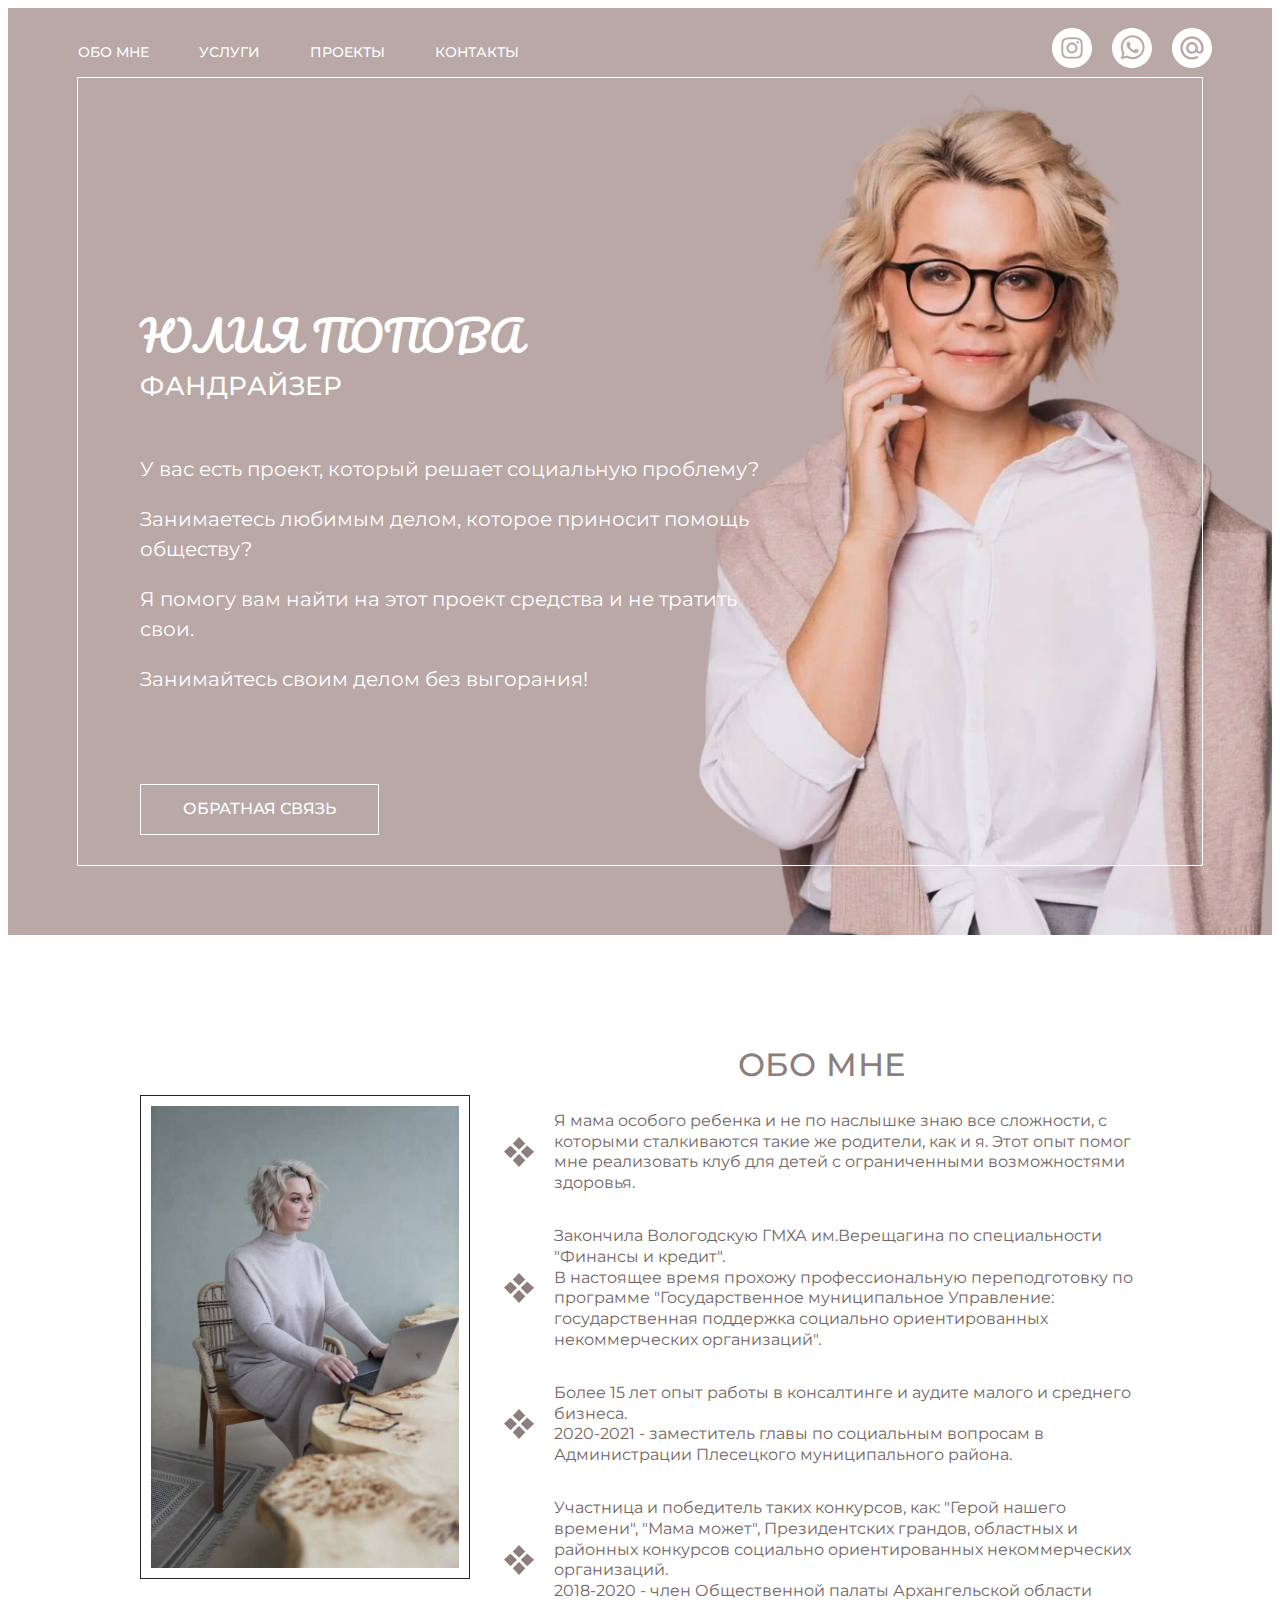
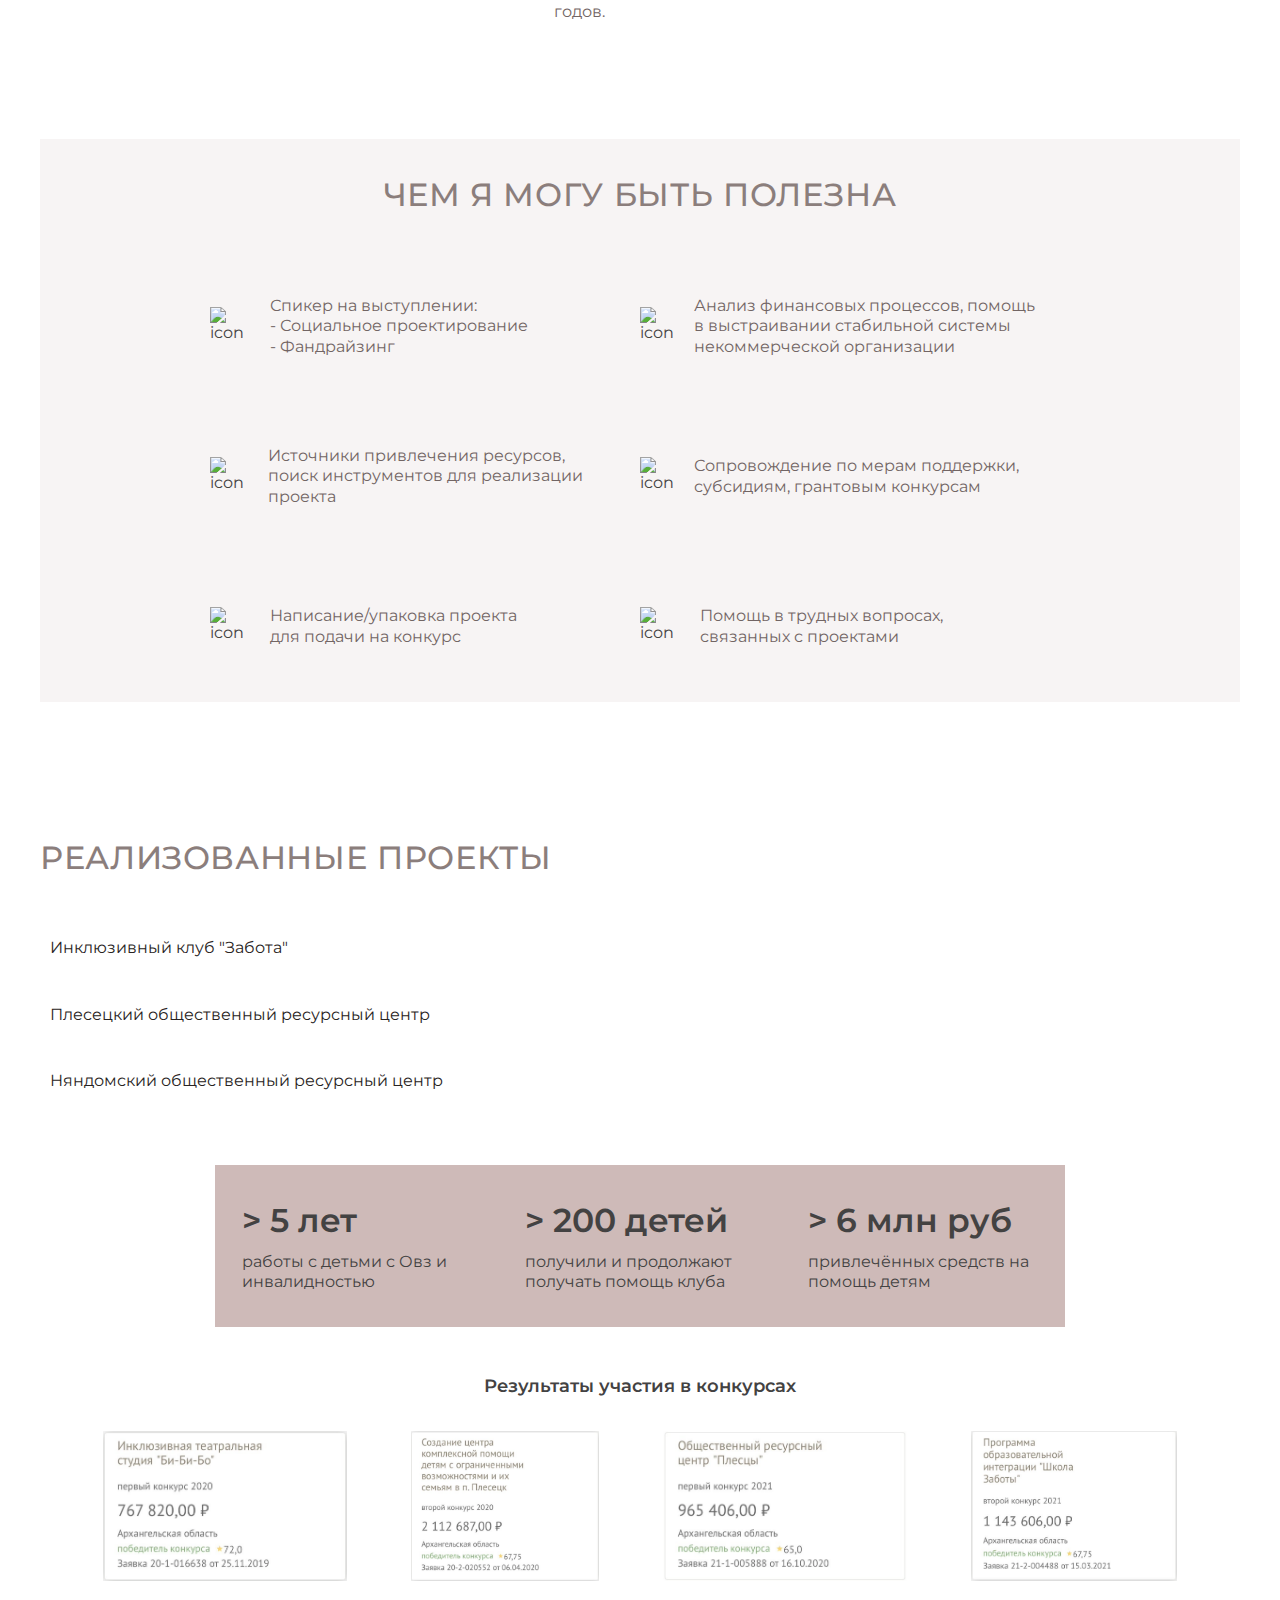
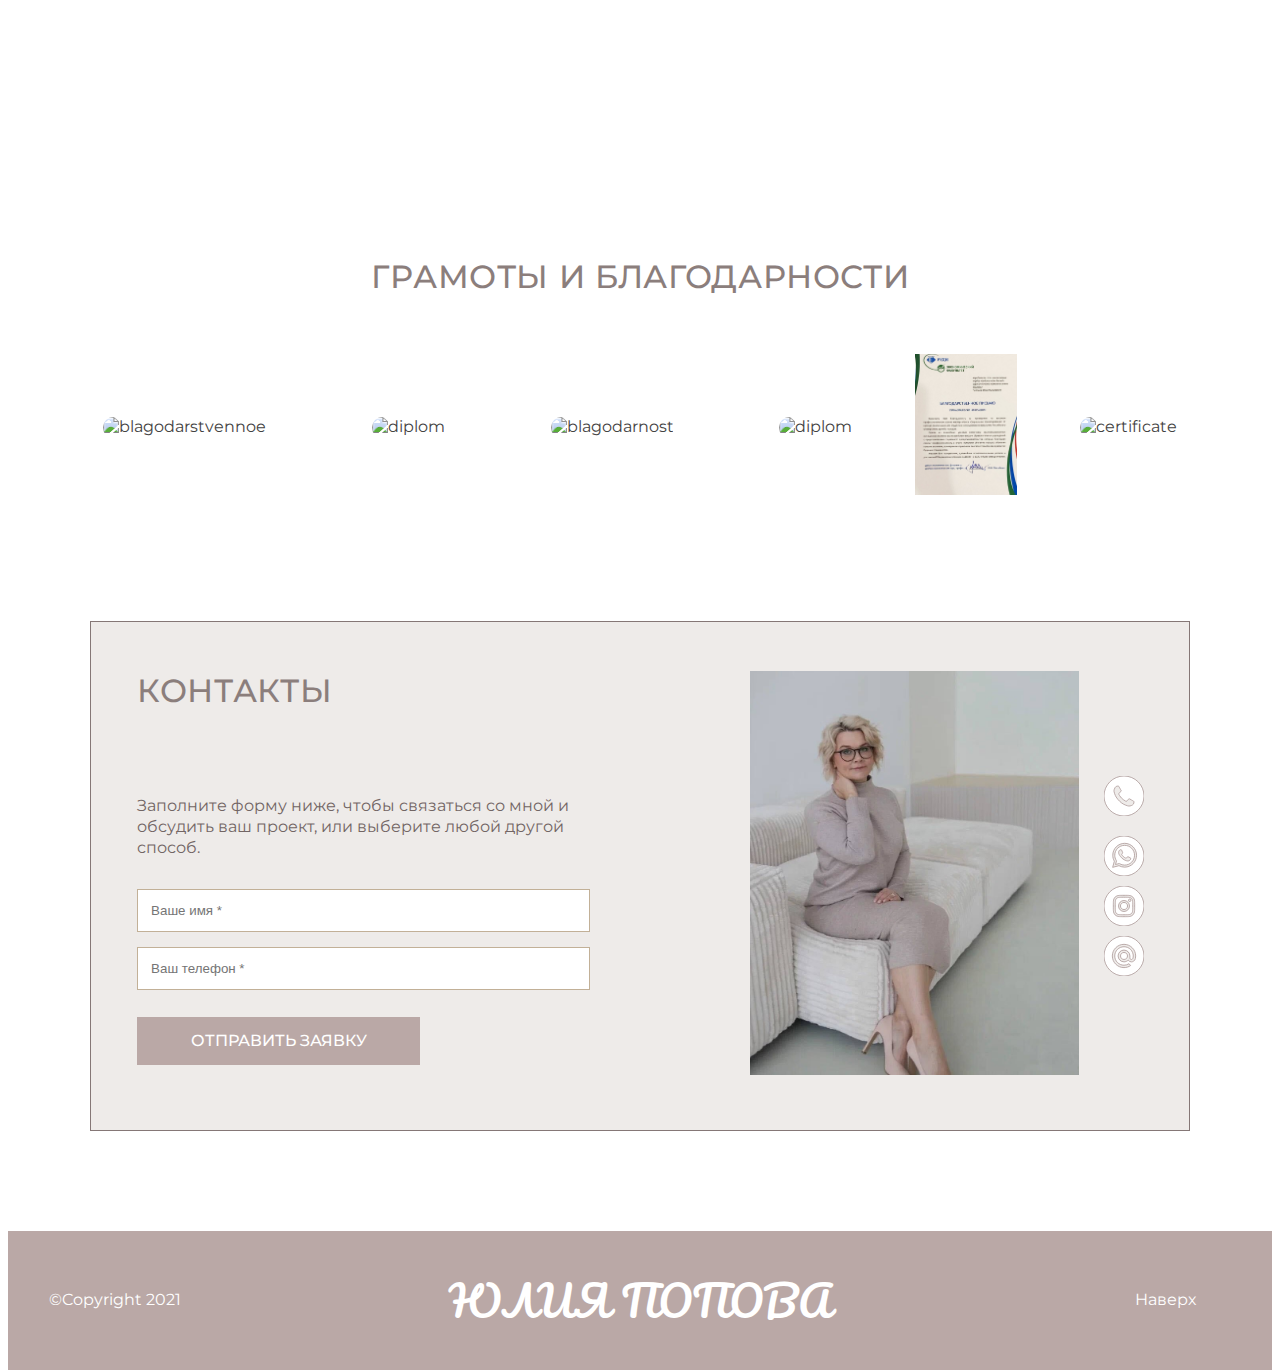
==== commit b060b82b: "changed text" ====
--- a/index.html
+++ b/index.html
@@ -41,8 +41,7 @@
                     </ul>
                 </nav>
                 <div class="header__social">
-                    <a class="social__img" href="https://instagram.com/yulia_popova29?utm_medium=copy_link"
-                        target="_blank">
+                    <a class="social__img" href="https://instagram.com/yulia_popova29?utm_medium=copy_link" target="_blank">
                         <svg class="icon">
                             <use xlink:href="assets/images/contacts/icons.svg#instagram2"></use>
                         </svg>
@@ -90,40 +89,32 @@
                         <div class="about__title title">обо мне</div>
                         <div class="about-item__container">
                             <div class="about-text text">
-                                <img src="/assets/images/about/icon-about.png" alt="" class="icon-about">
+                                <img src="/assets/images/about/about-icon-rhombus.png" alt="" class="icon-about">
+                                <p>Я мама особого ребенка и не по наслышке знаю все сложности, с которыми сталкиваются такие же родители, как и я. Этот опыт помог мне реализовать клуб для детей с ограниченными возможностями здоровья.
+                                </p>
+                            </div>
+                            <div class="about-text text">
+                                <img src="/assets/images/about/about-icon-rhombus.png" alt="" class="icon-about">
                                 <p> Закончила Вологодскую ГМХА им.Верещагина по специальности "Финансы и кредит".<br>
-                                    В настоящее время проходит профессиональную переподготовку по программе
-                                    "Государственное
-                                    муниципальное Управление: государственная поддержка социально ориентированных
+                                    В настоящее время прохожу профессиональную переподготовку по программе
+                                    "Государственное муниципальное Управление: государственная поддержка социально ориентированных
                                     некоммерческих
                                     организаций". </p>
                             </div>
                             <div class="about-text text">
                                 <img src="/assets/images/about/about-icon-rhombus.png" alt="" class="icon-about">
-                                <p>Работала специалистом в АНО Агентстве регионального развития Архангельской
-                                    области, заместителем главы по социальным
-                                    вопросам в администрации Плесецкого муниципального района и в других организациях.
+                                <p>
+                                    Более 15 лет опыт работы в консалтинге и аудите малого и среднего бизнеса.
+                                    <br> 2020-2021 - заместитель главы по социальным
+                                    вопросам в Администрации Плесецкого муниципального района.
                                 </p>
                             </div>
                             <div class="about-text text">
-                                <img src="/assets/images/about/icon-about.png" alt="" class="icon-about">
-                                <p>Мама особого ребенка и учредитель сети инклюзивных клубов "Забота" и создатель двух
-                                    общественных
-                                    ресурсных центров на территории Архангельской области.</p>
-                            </div>
-                            <!--<div class="about-text text">
-                            <img src="/assets/images/about/icon-about.png" alt="" class="icon-about">
-                            <p>Учредитель сети инклюзивных клубов "Забота" и создатель двух общественных
-                            ресурсных центров на территории Архангельской области.</p></div> -->
-                            <!--<div class="about-text text">
-                            <img src="/assets/images/about/icon-about.png" alt="" class="icon-about">
-                            <p>За 5 лет привлекла на проекты более чем 7 млн внебюджетных средств на реализацию
-                            социальных проектов.</p></div> -->
-                            <div class="about-text text">
-                                <img src="/assets/images/about/icon-about.png" alt="" class="icon-about">
-                                <p>Победитель многочисленных конкурсов: "Герой нашего времени", "Мама может",
-                                    Президентских грандов, Областных и Районных конкурсов социально ориентированных
-                                    некоммерческих организаций и других.</p>
+                                <img src="/assets/images/about/about-icon-rhombus.png" alt="" class="icon-about">
+                                <p>Участница и победитель таких конкурсов, как: "Герой нашего времени", "Мама может",
+                                    Президентских грандов, областных и районных конкурсов социально ориентированных
+                                    некоммерческих организаций. <br>
+                                    2018-2020 - член Общественной палаты Архангельской области  годов.</p>
                             </div>
                         </div>
 
@@ -191,8 +182,7 @@
                         <h2 class="projects__title title">Реализованные проекты</h2>
                         <div class="projects__list">
                             <div class="project__image"
-                                style="background-image: url('/assets/images/block_projects/title_photo_2.png'); border-radius: 20px;">
-                            </div>
+                                style="background-image: url('/assets/images/block_projects/title_photo_2.png'); border-radius: 20px;"></div>
                             <div class="project__item">
                                 <a class="project__link" href="https://забота-клуб.рф" target="_blank">Инклюзивный клуб
                                     "Забота"</a>
@@ -239,13 +229,12 @@
                     <div class="info">
                         <div class="info__wrapper">
                             <p class="info__item"><span>> 5 лет</span> работы с детьми с Овз и инвалидностью</p>
-                            <p class="info__item"><span>> 200 детей</span> получили и продолжают получать помощь клуба
-                            </p>
+                            <p class="info__item"><span>> 200 детей</span> получили и продолжают получать помощь клуба </p>
                             <p class="info__item"><span>> 6 млн руб</span> привлечённых средств на помощь детям</p>
                         </div>
                     </div>
                     <!-- <div class="projects__result">
-                        <h3 class="subtitle">Результаты участия </h3>
+                        <h3 class="subtitle">Результаты участия в конкурсах</h3>
                         <div class="result__content">
                             <img class="result__img" src="/assets/images/block_projects/result_1.png" alt="result" />
                             <img class="result__img" src="/assets/images/block_projects/result_2.png" alt="result" />
@@ -255,26 +244,22 @@
                     </div> -->
 
                     <div class="projects__result">
-                        <h3 class="subtitle">РЕЗУЛЬТАТЫ УЧАСТИЯ В КОНКУРСАХ</h3>
+                        <h3 class="subtitle">Результаты участия в конкурсах</h3>
                         <div class="result__content">
-                            <a href="javascript:void(0)" class="result__link">
-                                <img class="result__img" src="/assets/images/block_projects/result_1.png"
-                                    alt="result" />
-                            </a>
-                            <a href="javascript:void(0)" class="result__link">
-                                <img class="result__img" src="/assets/images/block_projects/result_2.png"
-                                    alt="result" />
-                            </a>
-
-
-                            <a href="javascript:void(0)" class="result__link">
-
-                                <img class="result__img" src="/assets/images/block_projects/result_3.png"
-                                    alt="result" />
-                            </a>
-                            <a href="javascript:void(0)" class="result__link">
-                                <img class="result__img" src="/assets/images/block_projects/result_4.png"
-                                    alt="result" />
+                            <a href="javascript:void(0)" class="result__link" >
+                                <img class="result__img" src="/assets/images/block_projects/result_1.png" alt="result" />
+                            </a>
+                            <a href="javascript:void(0)" class="result__link" >
+                                <img class="result__img" src="/assets/images/block_projects/result_2.png" alt="result" />
+                            </a>
+
+                            
+                            <a href="javascript:void(0)" class="result__link" >
+
+                                <img class="result__img" src="/assets/images/block_projects/result_3.png" alt="result" />
+                            </a>
+                            <a href="javascript:void(0)" class="result__link" >
+                                <img class="result__img" src="/assets/images/block_projects/result_4.png" alt="result" />
                             </a>
                         </div>
                     </div>
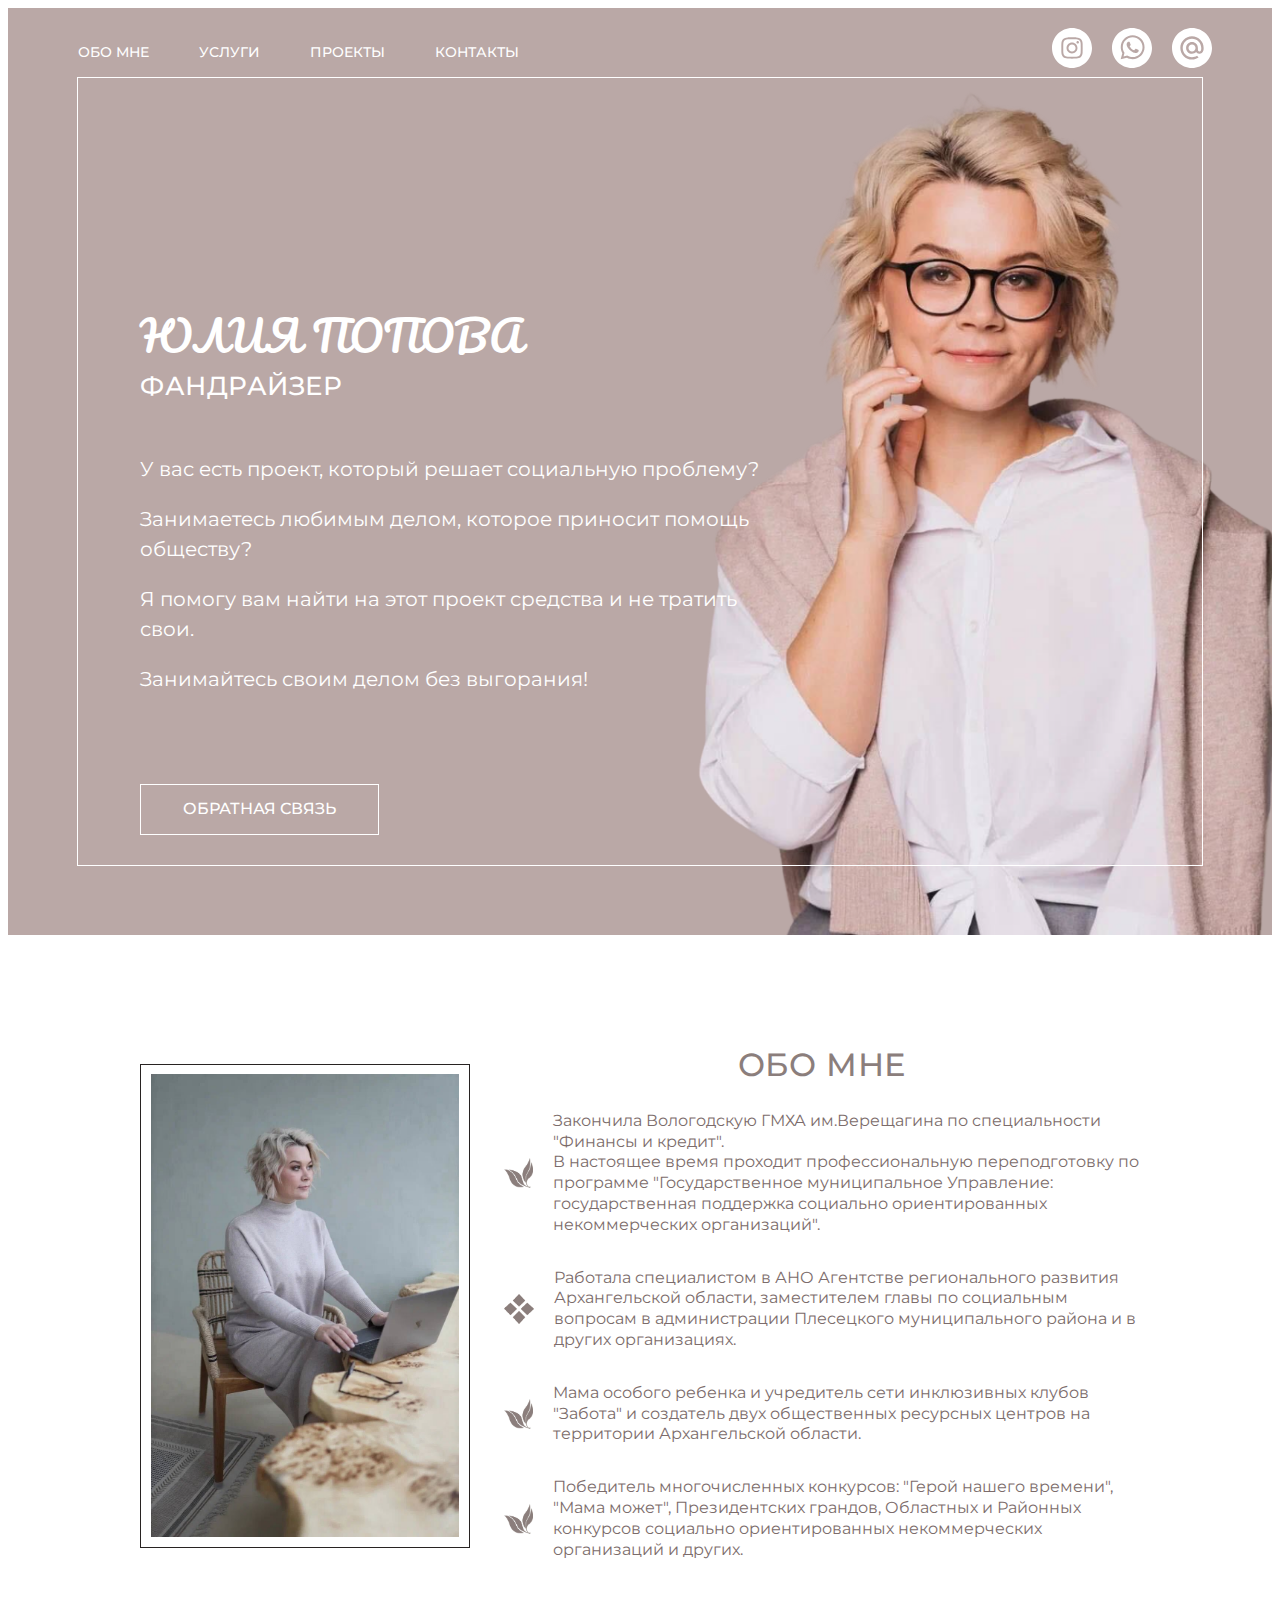
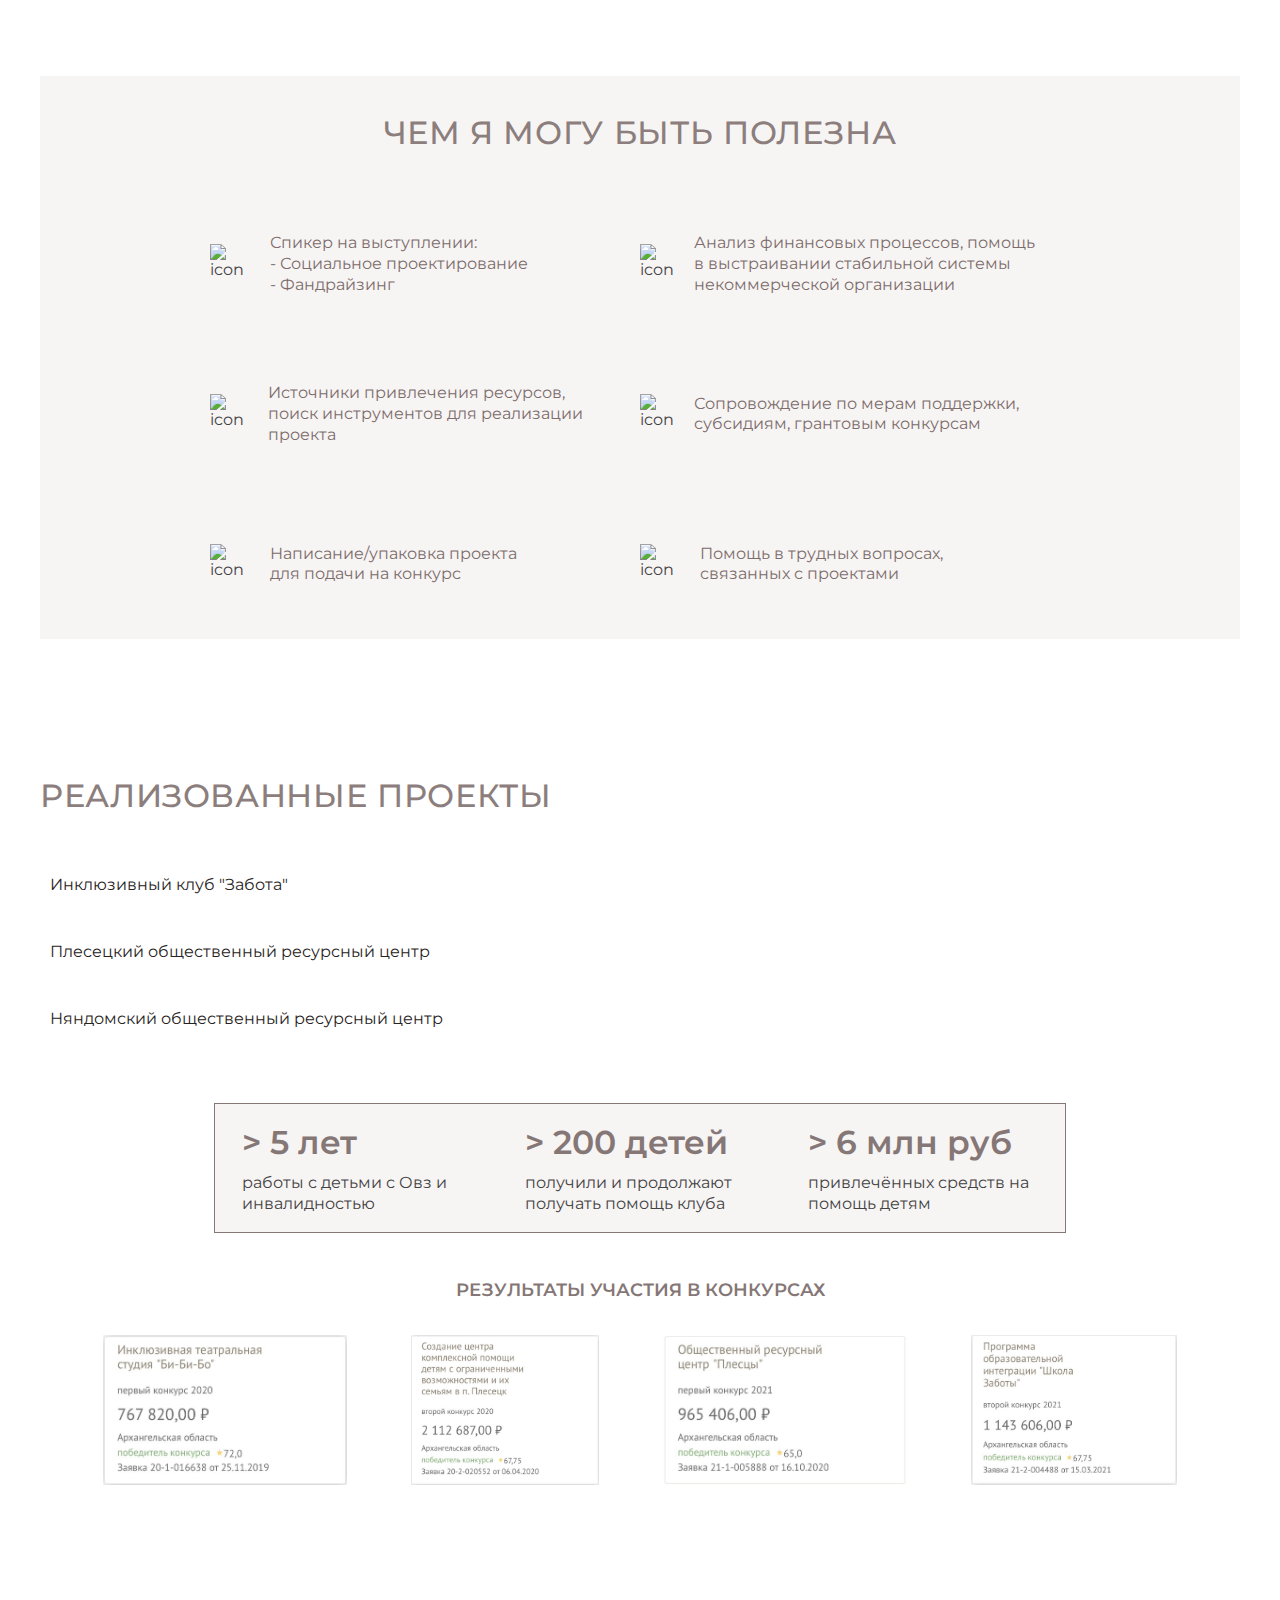
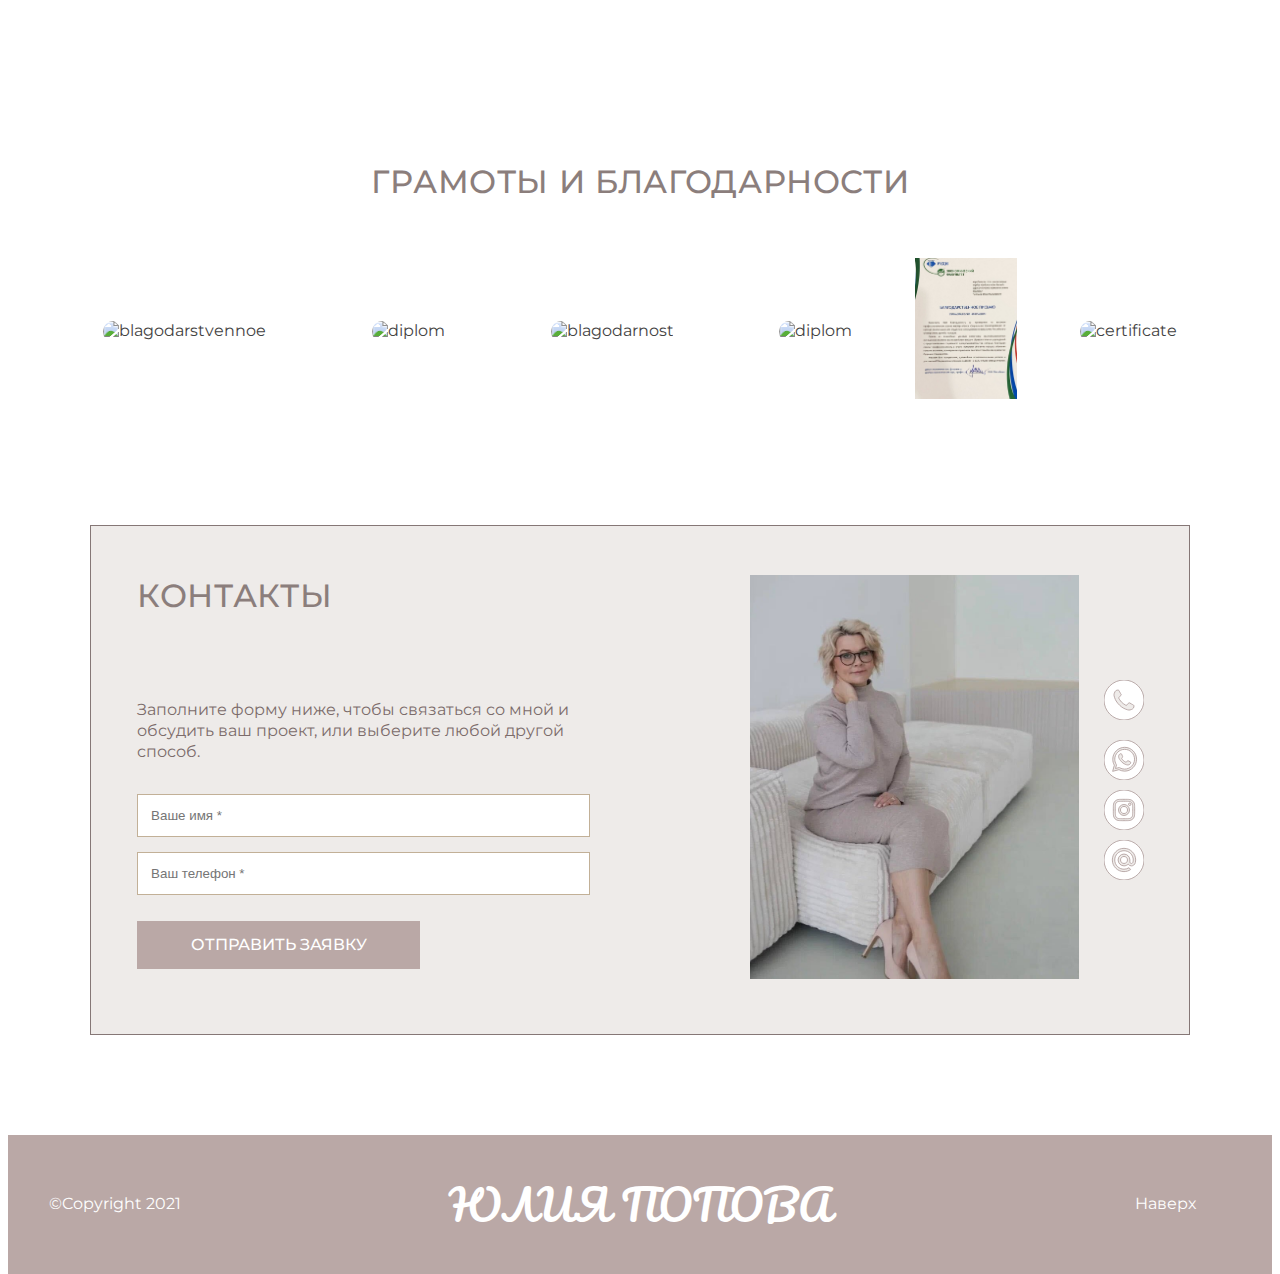
==== commit e8ca7343: "edit projects color" ====
--- a/index.html
+++ b/index.html
@@ -41,7 +41,8 @@
                     </ul>
                 </nav>
                 <div class="header__social">
-                    <a class="social__img" href="https://instagram.com/yulia_popova29?utm_medium=copy_link" target="_blank">
+                    <a class="social__img" href="https://instagram.com/yulia_popova29?utm_medium=copy_link"
+                        target="_blank">
                         <svg class="icon">
                             <use xlink:href="assets/images/contacts/icons.svg#instagram2"></use>
                         </svg>
@@ -89,32 +90,40 @@
                         <div class="about__title title">обо мне</div>
                         <div class="about-item__container">
                             <div class="about-text text">
-                                <img src="/assets/images/about/about-icon-rhombus.png" alt="" class="icon-about">
-                                <p>Я мама особого ребенка и не по наслышке знаю все сложности, с которыми сталкиваются такие же родители, как и я. Этот опыт помог мне реализовать клуб для детей с ограниченными возможностями здоровья.
-                                </p>
+                                <img src="/assets/images/about/icon-about.png" alt="" class="icon-about">
+                                <p> Закончила Вологодскую ГМХА им.Верещагина по специальности "Финансы и кредит".<br>
+                                    В настоящее время проходит профессиональную переподготовку по программе
+                                    "Государственное
+                                    муниципальное Управление: государственная поддержка социально ориентированных
+                                    некоммерческих
+                                    организаций". </p>
                             </div>
                             <div class="about-text text">
                                 <img src="/assets/images/about/about-icon-rhombus.png" alt="" class="icon-about">
-                                <p> Закончила Вологодскую ГМХА им.Верещагина по специальности "Финансы и кредит".<br>
-                                    В настоящее время прохожу профессиональную переподготовку по программе
-                                    "Государственное муниципальное Управление: государственная поддержка социально ориентированных
-                                    некоммерческих
-                                    организаций". </p>
+                                <p>Работала специалистом в АНО Агентстве регионального развития Архангельской
+                                    области, заместителем главы по социальным
+                                    вопросам в администрации Плесецкого муниципального района и в других организациях.
+                                </p>
                             </div>
                             <div class="about-text text">
-                                <img src="/assets/images/about/about-icon-rhombus.png" alt="" class="icon-about">
-                                <p>
-                                    Более 15 лет опыт работы в консалтинге и аудите малого и среднего бизнеса.
-                                    <br> 2020-2021 - заместитель главы по социальным
-                                    вопросам в Администрации Плесецкого муниципального района.
-                                </p>
-                            </div>
+                                <img src="/assets/images/about/icon-about.png" alt="" class="icon-about">
+                                <p>Мама особого ребенка и учредитель сети инклюзивных клубов "Забота" и создатель двух
+                                    общественных
+                                    ресурсных центров на территории Архангельской области.</p>
+                            </div>
+                            <!--<div class="about-text text">
+                            <img src="/assets/images/about/icon-about.png" alt="" class="icon-about">
+                            <p>Учредитель сети инклюзивных клубов "Забота" и создатель двух общественных
+                            ресурсных центров на территории Архангельской области.</p></div> -->
+                            <!--<div class="about-text text">
+                            <img src="/assets/images/about/icon-about.png" alt="" class="icon-about">
+                            <p>За 5 лет привлекла на проекты более чем 7 млн внебюджетных средств на реализацию
+                            социальных проектов.</p></div> -->
                             <div class="about-text text">
-                                <img src="/assets/images/about/about-icon-rhombus.png" alt="" class="icon-about">
-                                <p>Участница и победитель таких конкурсов, как: "Герой нашего времени", "Мама может",
-                                    Президентских грандов, областных и районных конкурсов социально ориентированных
-                                    некоммерческих организаций. <br>
-                                    2018-2020 - член Общественной палаты Архангельской области  годов.</p>
+                                <img src="/assets/images/about/icon-about.png" alt="" class="icon-about">
+                                <p>Победитель многочисленных конкурсов: "Герой нашего времени", "Мама может",
+                                    Президентских грандов, Областных и Районных конкурсов социально ориентированных
+                                    некоммерческих организаций и других.</p>
                             </div>
                         </div>
 
@@ -182,7 +191,8 @@
                         <h2 class="projects__title title">Реализованные проекты</h2>
                         <div class="projects__list">
                             <div class="project__image"
-                                style="background-image: url('/assets/images/block_projects/title_photo_2.png'); border-radius: 20px;"></div>
+                                style="background-image: url('/assets/images/block_projects/title_photo_2.png'); border-radius: 20px;">
+                            </div>
                             <div class="project__item">
                                 <a class="project__link" href="https://забота-клуб.рф" target="_blank">Инклюзивный клуб
                                     "Забота"</a>
@@ -229,7 +239,8 @@
                     <div class="info">
                         <div class="info__wrapper">
                             <p class="info__item"><span>> 5 лет</span> работы с детьми с Овз и инвалидностью</p>
-                            <p class="info__item"><span>> 200 детей</span> получили и продолжают получать помощь клуба </p>
+                            <p class="info__item"><span>> 200 детей</span> получили и продолжают получать помощь клуба
+                            </p>
                             <p class="info__item"><span>> 6 млн руб</span> привлечённых средств на помощь детям</p>
                         </div>
                     </div>
@@ -246,20 +257,24 @@
                     <div class="projects__result">
                         <h3 class="subtitle">Результаты участия в конкурсах</h3>
                         <div class="result__content">
-                            <a href="javascript:void(0)" class="result__link" >
-                                <img class="result__img" src="/assets/images/block_projects/result_1.png" alt="result" />
-                            </a>
-                            <a href="javascript:void(0)" class="result__link" >
-                                <img class="result__img" src="/assets/images/block_projects/result_2.png" alt="result" />
-                            </a>
-
-                            
-                            <a href="javascript:void(0)" class="result__link" >
-
-                                <img class="result__img" src="/assets/images/block_projects/result_3.png" alt="result" />
-                            </a>
-                            <a href="javascript:void(0)" class="result__link" >
-                                <img class="result__img" src="/assets/images/block_projects/result_4.png" alt="result" />
+                            <a href="javascript:void(0)" class="result__link">
+                                <img class="result__img" src="/assets/images/block_projects/result_1.png"
+                                    alt="result" />
+                            </a>
+                            <a href="javascript:void(0)" class="result__link">
+                                <img class="result__img" src="/assets/images/block_projects/result_2.png"
+                                    alt="result" />
+                            </a>
+
+
+                            <a href="javascript:void(0)" class="result__link">
+
+                                <img class="result__img" src="/assets/images/block_projects/result_3.png"
+                                    alt="result" />
+                            </a>
+                            <a href="javascript:void(0)" class="result__link">
+                                <img class="result__img" src="/assets/images/block_projects/result_4.png"
+                                    alt="result" />
                             </a>
                         </div>
                     </div>
--- a/assets/styles/styles.css
+++ b/assets/styles/styles.css
@@ -51,6 +51,8 @@
     line-height: 23px;
     letter-spacing: 0em;
     text-align: left;
+    color: #857776;
+    text-transform: uppercase;
 }
 
 /*просто текст во всех параграфах*/
@@ -62,7 +64,7 @@
     line-height: 130%;
     letter-spacing: 0em;
     text-align: left;
-    color: #726564;
+    color: #7c6c6b;
 }
 
 /* - Оформление: ссылки, кнопки ---------------------------- */
@@ -135,7 +137,7 @@
 }
 
 .header__logo {
-    display:none
+    display: none
 }
 
 .header__burger {
@@ -368,7 +370,7 @@
         grid-area: header__logo;
         align-self: center;
         z-index: 3;
-        }
+    }
 
 
     .header__burger {
@@ -996,7 +998,8 @@
 }
 
 .projects__content .info .info__wrapper {
-    background: #cebab8;
+    background-color: #baa8a61f;
+    border: 1px solid #857776;
     margin: 0 auto;
     max-width: 850px;
     height: 100%;
@@ -1008,7 +1011,7 @@
 
 .projects__content .info .info__item {
     max-width: 230px;
-    height: 130px;
+    height: 13git0px;
     display: flex;
     flex-direction: column;
     justify-content: center;
@@ -1023,7 +1026,7 @@
     line-height: 130%;
     letter-spacing: 0em;
     text-align: left;
-    color: #434242;
+    color: #857776;
 }
 
 
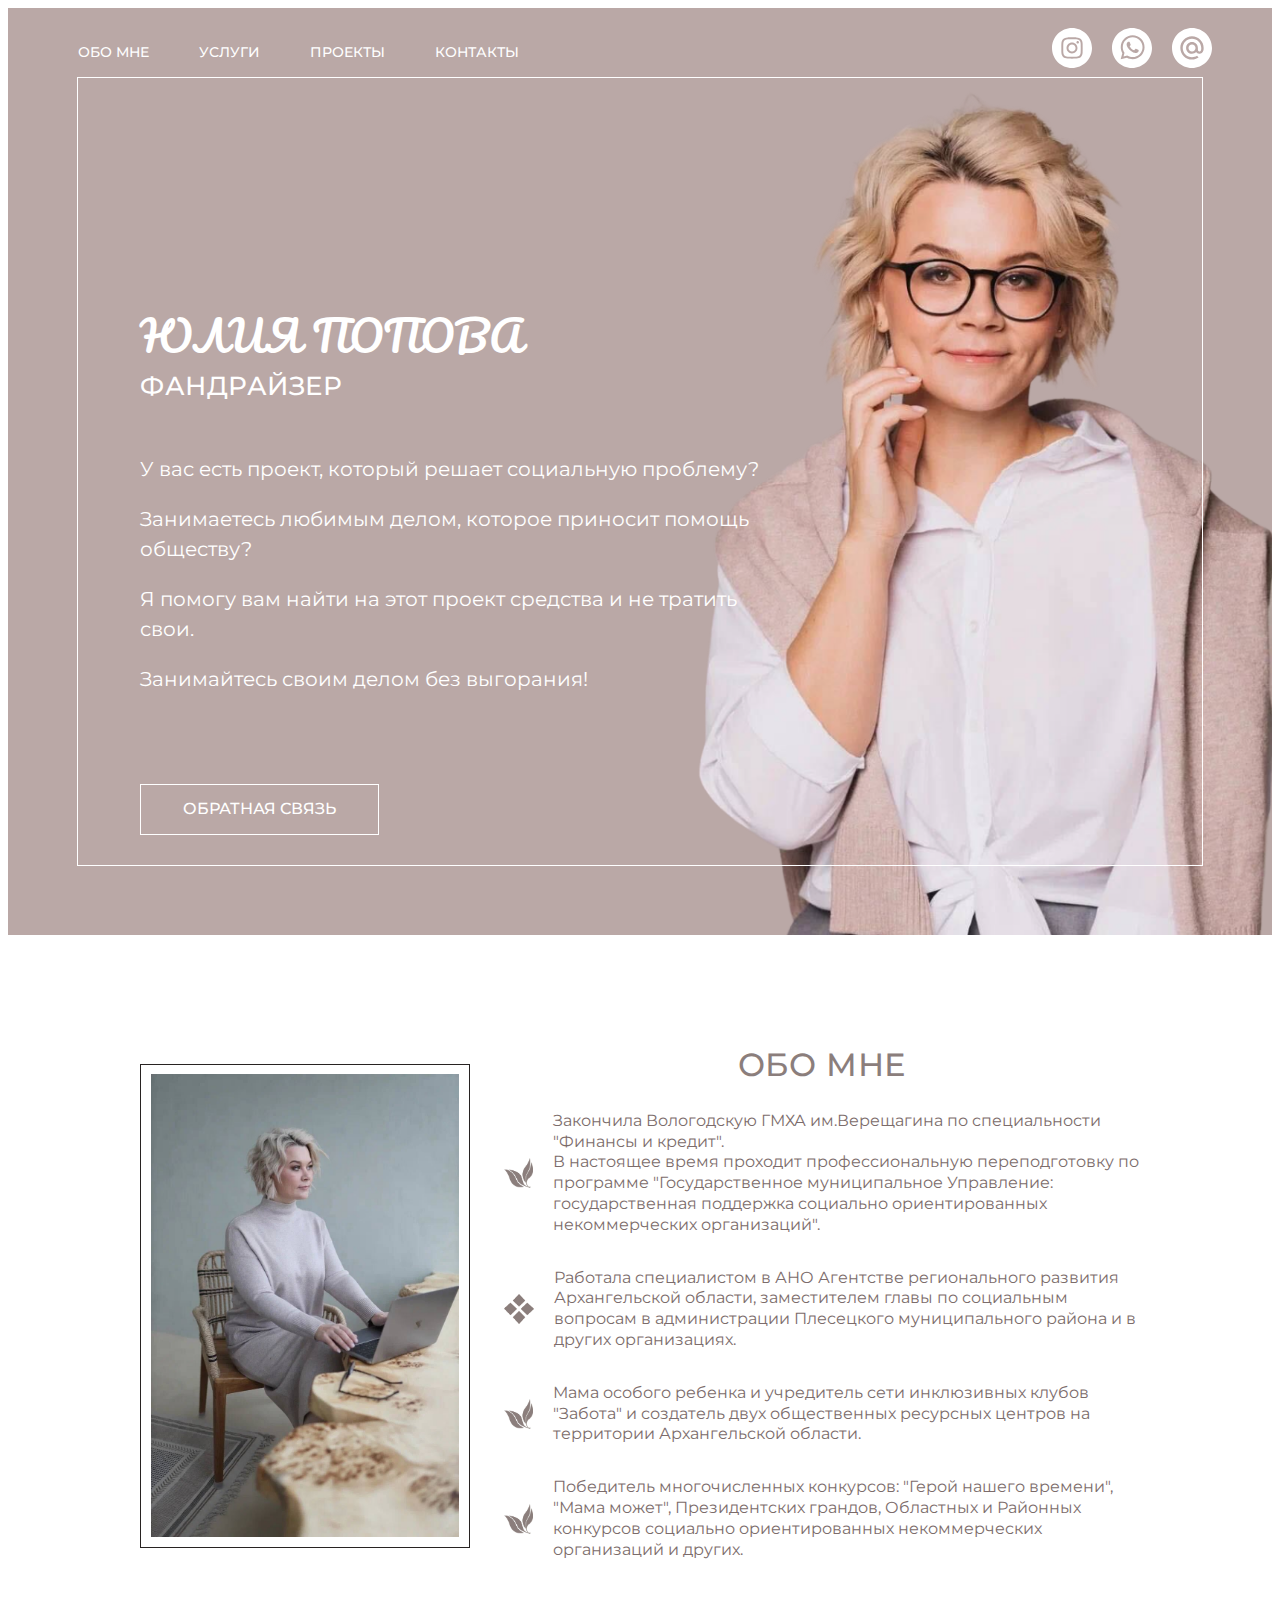
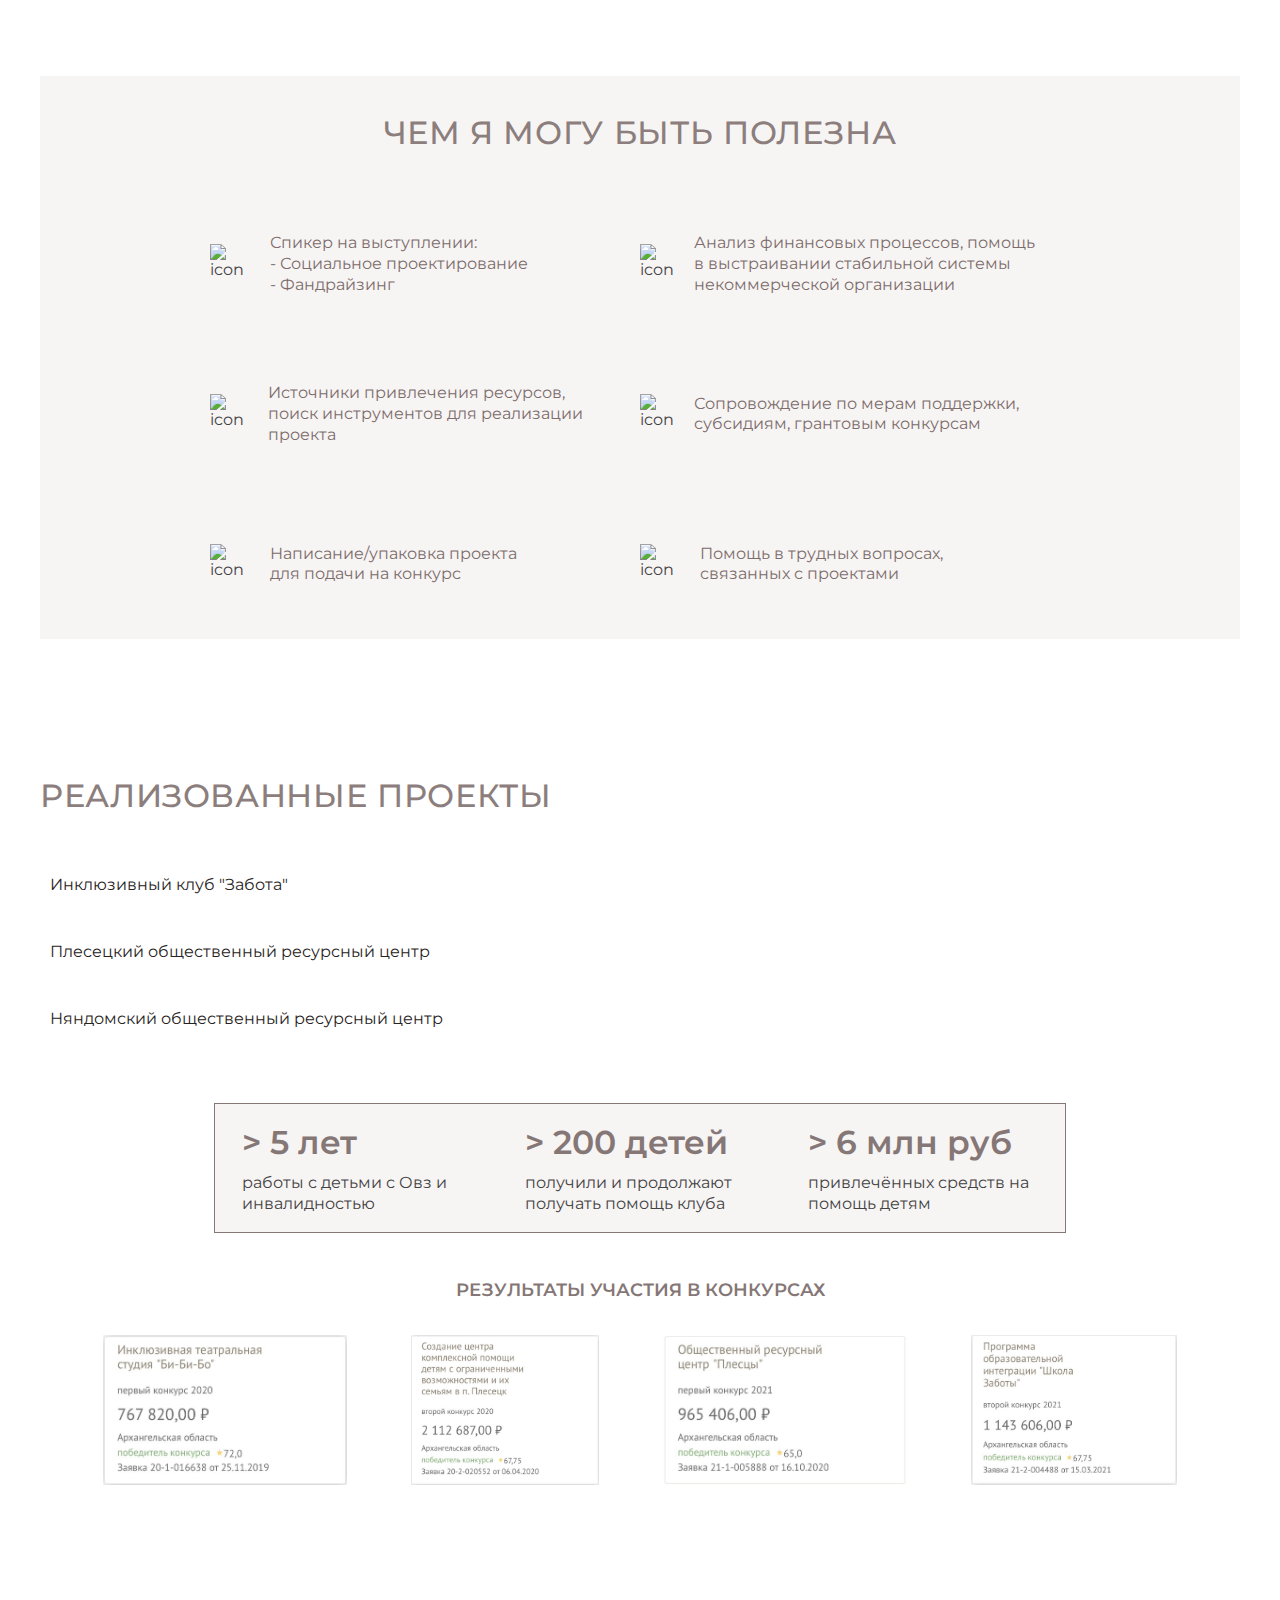
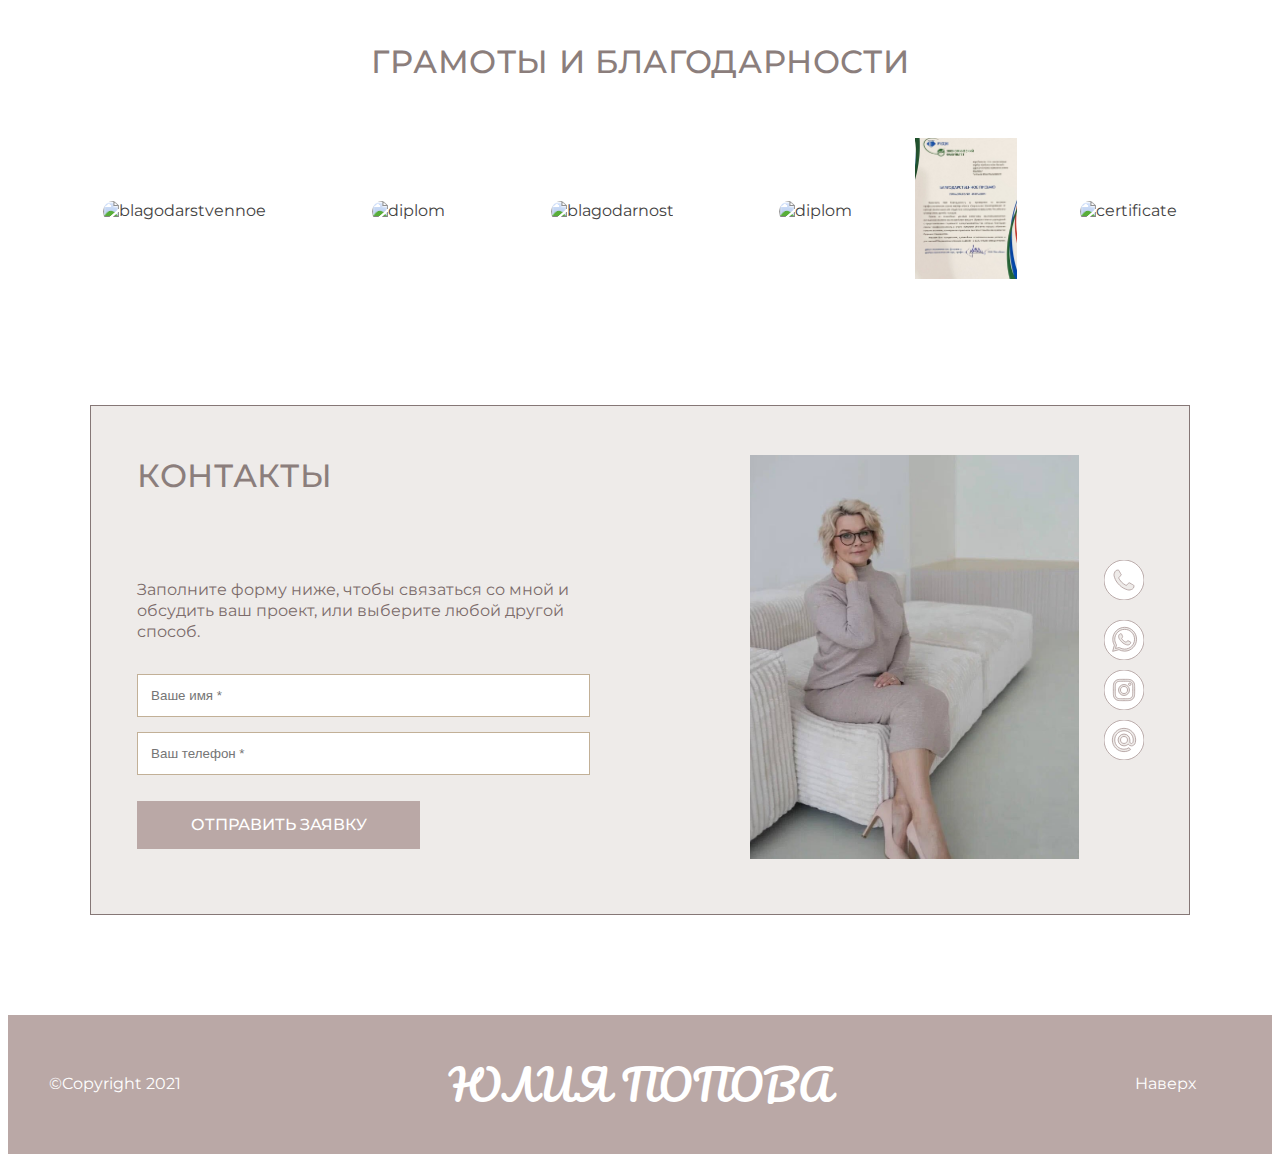
==== commit d067683f: "update css" ====
--- a/index.html
+++ b/index.html
@@ -41,8 +41,7 @@
                     </ul>
                 </nav>
                 <div class="header__social">
-                    <a class="social__img" href="https://instagram.com/yulia_popova29?utm_medium=copy_link"
-                        target="_blank">
+                    <a class="social__img" href="https://instagram.com/yulia_popova29?utm_medium=copy_link" target="_blank">
                         <svg class="icon">
                             <use xlink:href="assets/images/contacts/icons.svg#instagram2"></use>
                         </svg>
@@ -191,8 +190,7 @@
                         <h2 class="projects__title title">Реализованные проекты</h2>
                         <div class="projects__list">
                             <div class="project__image"
-                                style="background-image: url('/assets/images/block_projects/title_photo_2.png'); border-radius: 20px;">
-                            </div>
+                                style="background-image: url('/assets/images/block_projects/title_photo_2.png'); border-radius: 20px;"></div>
                             <div class="project__item">
                                 <a class="project__link" href="https://забота-клуб.рф" target="_blank">Инклюзивный клуб
                                     "Забота"</a>
@@ -238,10 +236,9 @@
 
                     <div class="info">
                         <div class="info__wrapper">
-                            <p class="info__item"><span>> 5 лет</span> работы с детьми с Овз и инвалидностью</p>
-                            <p class="info__item"><span>> 200 детей</span> получили и продолжают получать помощь клуба
-                            </p>
-                            <p class="info__item"><span>> 6 млн руб</span> привлечённых средств на помощь детям</p>
+                            <p class="info__item"><span>>  5 лет</span> работы с детьми с Овз и инвалидностью</p>
+                            <p class="info__item"><span>>  200 детей</span> получили и продолжают получать помощь клуба </p>
+                            <p class="info__item"><span>>  6 млн руб</span> привлечённых средств на помощь детям</p>
                         </div>
                     </div>
                     <!-- <div class="projects__result">
@@ -257,28 +254,24 @@
                     <div class="projects__result">
                         <h3 class="subtitle">Результаты участия в конкурсах</h3>
                         <div class="result__content">
-                            <a href="javascript:void(0)" class="result__link">
-                                <img class="result__img" src="/assets/images/block_projects/result_1.png"
-                                    alt="result" />
-                            </a>
-                            <a href="javascript:void(0)" class="result__link">
-                                <img class="result__img" src="/assets/images/block_projects/result_2.png"
-                                    alt="result" />
-                            </a>
-
-
-                            <a href="javascript:void(0)" class="result__link">
-
-                                <img class="result__img" src="/assets/images/block_projects/result_3.png"
-                                    alt="result" />
-                            </a>
-                            <a href="javascript:void(0)" class="result__link">
-                                <img class="result__img" src="/assets/images/block_projects/result_4.png"
-                                    alt="result" />
-                            </a>
-                        </div>
-                    </div>
-                </div>
+                            <a href="javascript:void(0)" class="result__link" >
+                                <img class="result__img" src="/assets/images/block_projects/result_1.png" alt="result" />
+                            </a>
+                            <a href="javascript:void(0)" class="result__link" >
+                                <img class="result__img" src="/assets/images/block_projects/result_2.png" alt="result" />
+                            </a>
+
+                            
+                            <a href="javascript:void(0)" class="result__link" >
+
+                                <img class="result__img" src="/assets/images/block_projects/result_3.png" alt="result" />
+                            </a>
+                            <a href="javascript:void(0)" class="result__link" >
+                                <img class="result__img" src="/assets/images/block_projects/result_4.png" alt="result" />
+                            </a>
+                        </div>
+                    </div>
+                <!-- </div> -->
 
             </div>
     </div>
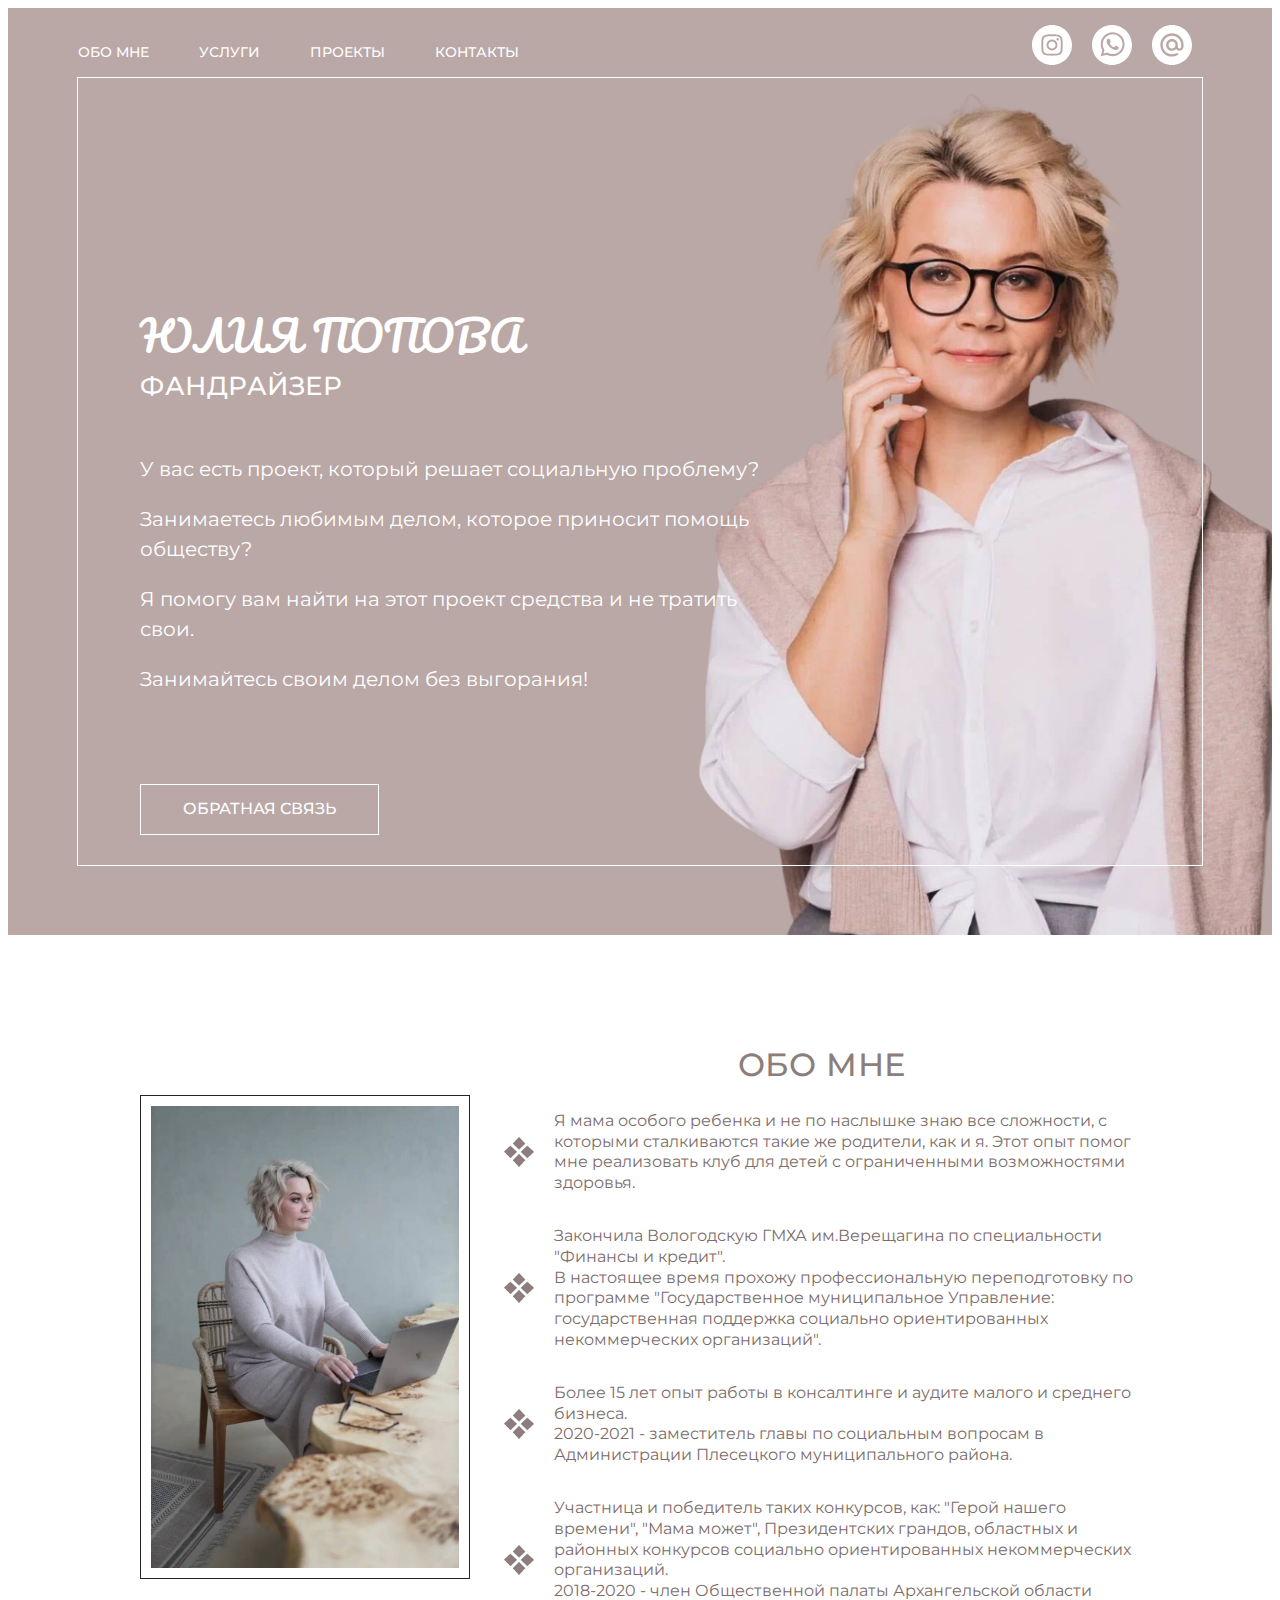
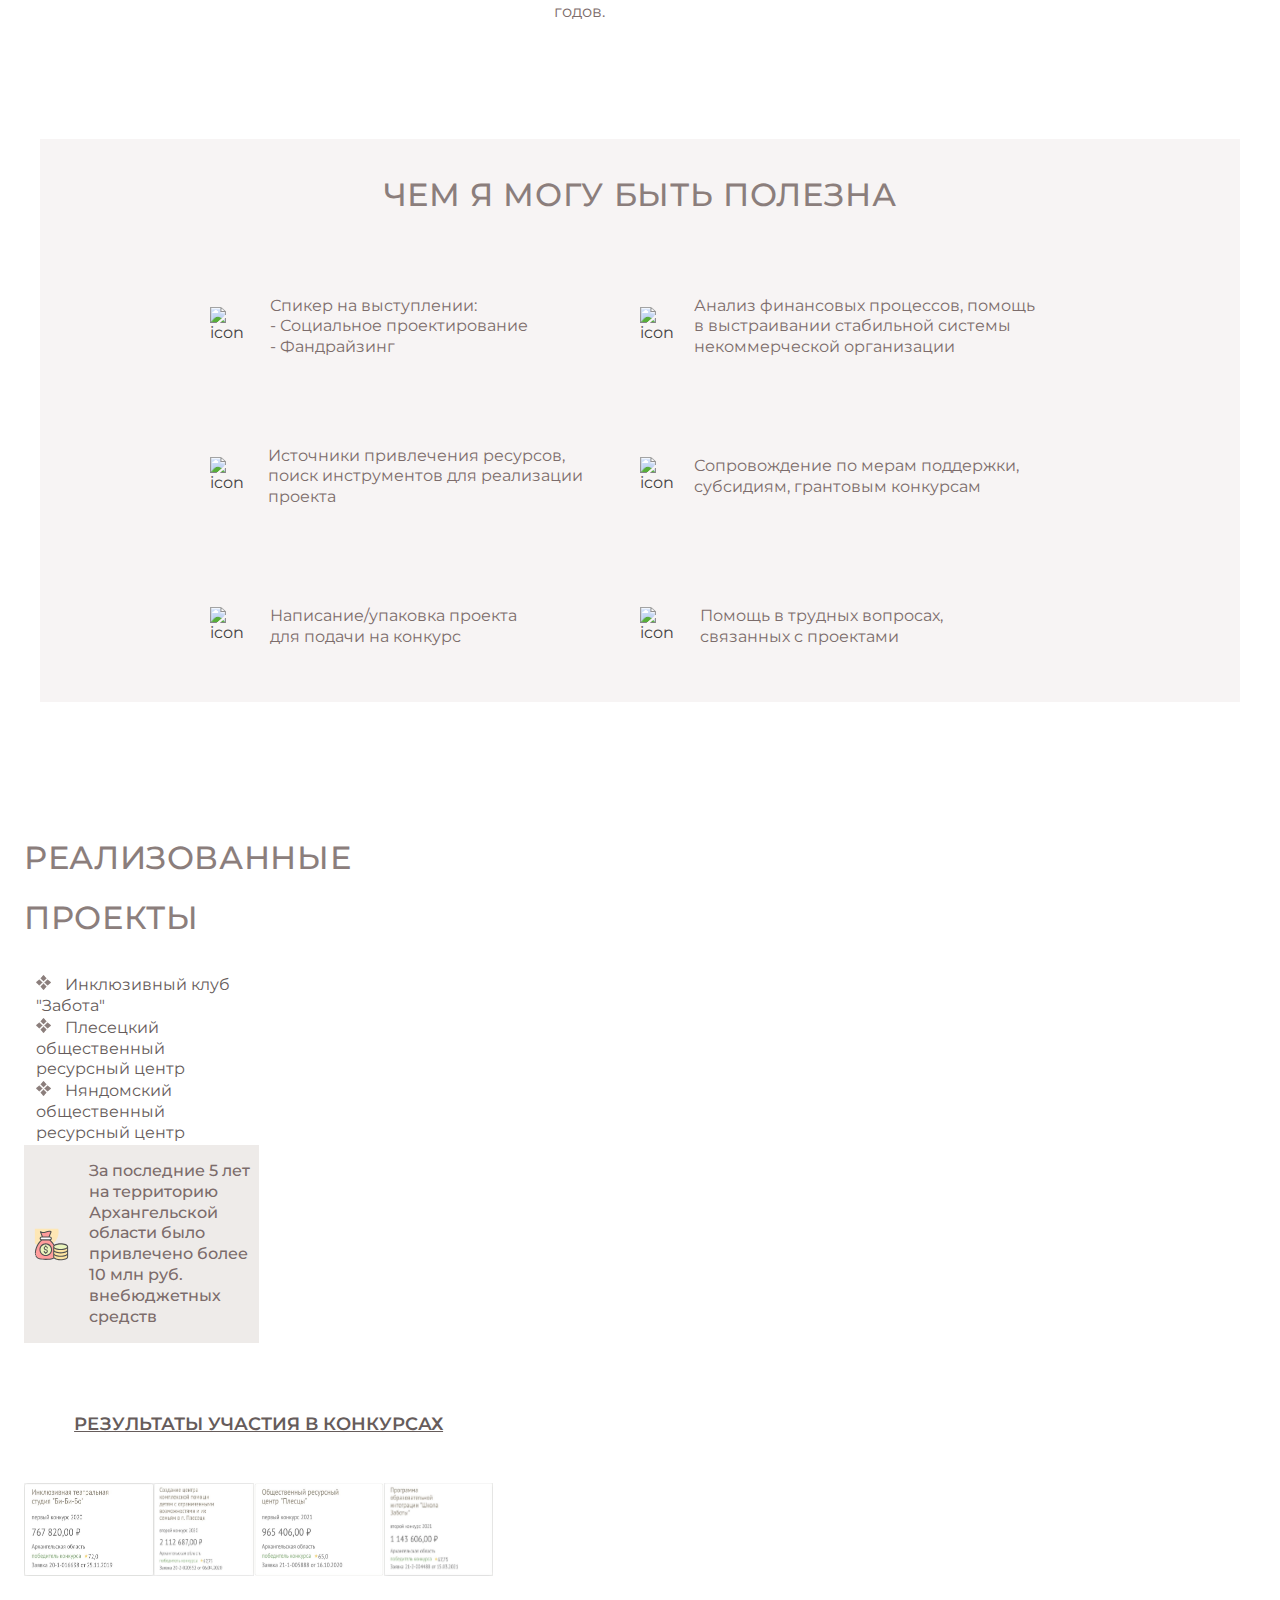
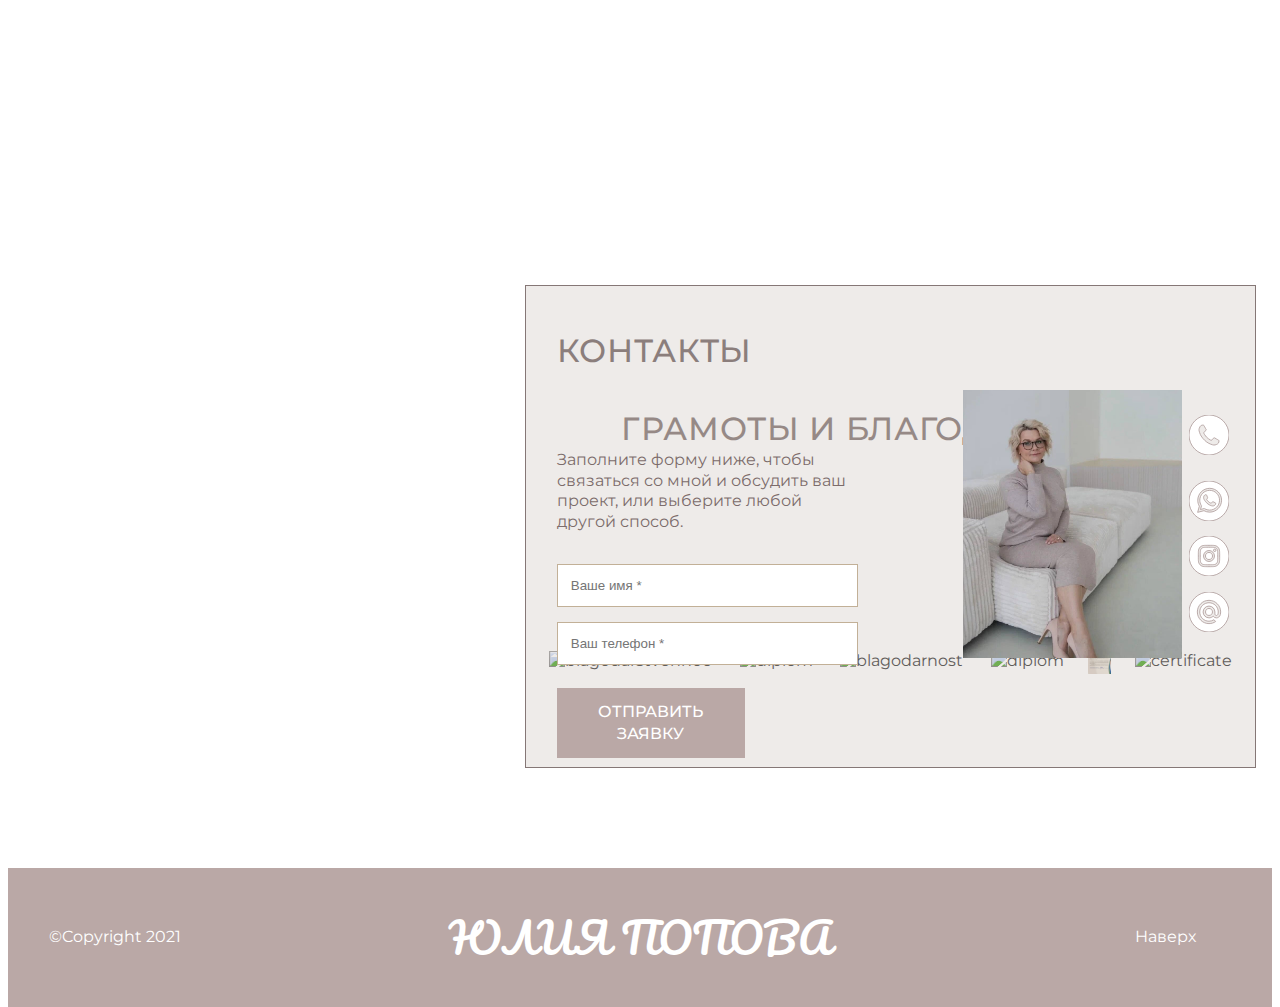
==== commit c42d322a: "Merge pull request #27 from Gulkovva19/projects" ====
--- a/index.html
+++ b/index.html
@@ -1,5 +1,5 @@
 <!DOCTYPE html>
-<html lang="en">
+<html lang="ru">
 
 <head>
     <meta charset="UTF-8">
@@ -41,7 +41,8 @@
                     </ul>
                 </nav>
                 <div class="header__social">
-                    <a class="social__img" href="https://instagram.com/yulia_popova29?utm_medium=copy_link" target="_blank">
+                    <a class="social__img" href="https://instagram.com/yulia_popova29?utm_medium=copy_link"
+                        target="_blank">
                         <svg class="icon">
                             <use xlink:href="assets/images/contacts/icons.svg#instagram2"></use>
                         </svg>
@@ -59,6 +60,7 @@
                 </div>
             </div>
         </header>
+
         <main class="main">
             <div class="intro">
                 <div class="intro__content">
@@ -80,8 +82,6 @@
 
             <div class="about" id="about">
                 <div class="about__content">
-
-                    <!-- Блок "Обо мне" (Алина) -->
                     <div class="about-photo__container">
                         <img class="about-photo" src="/assets/images/about/about-photo.jpg" alt="Julia's photo">
                     </div>
@@ -89,40 +89,32 @@
                         <div class="about__title title">обо мне</div>
                         <div class="about-item__container">
                             <div class="about-text text">
-                                <img src="/assets/images/about/icon-about.png" alt="" class="icon-about">
+                                <img src="/assets/images/about/about-icon-rhombus.png" alt="" class="icon-about">
+                                <p>Я мама особого ребенка и не по наслышке знаю все сложности, с которыми сталкиваются такие же родители, как и я. Этот опыт помог мне реализовать клуб для детей с ограниченными возможностями здоровья.
+                                </p>
+                            </div>
+                            <div class="about-text text">
+                                <img src="/assets/images/about/about-icon-rhombus.png" alt="" class="icon-about">
                                 <p> Закончила Вологодскую ГМХА им.Верещагина по специальности "Финансы и кредит".<br>
-                                    В настоящее время проходит профессиональную переподготовку по программе
-                                    "Государственное
-                                    муниципальное Управление: государственная поддержка социально ориентированных
+                                    В настоящее время прохожу профессиональную переподготовку по программе
+                                    "Государственное муниципальное Управление: государственная поддержка социально ориентированных
                                     некоммерческих
                                     организаций". </p>
                             </div>
                             <div class="about-text text">
                                 <img src="/assets/images/about/about-icon-rhombus.png" alt="" class="icon-about">
-                                <p>Работала специалистом в АНО Агентстве регионального развития Архангельской
-                                    области, заместителем главы по социальным
-                                    вопросам в администрации Плесецкого муниципального района и в других организациях.
+                                <p>
+                                    Более 15 лет опыт работы в консалтинге и аудите малого и среднего бизнеса.
+                                    <br> 2020-2021 - заместитель главы по социальным
+                                    вопросам в Администрации Плесецкого муниципального района.
                                 </p>
                             </div>
                             <div class="about-text text">
-                                <img src="/assets/images/about/icon-about.png" alt="" class="icon-about">
-                                <p>Мама особого ребенка и учредитель сети инклюзивных клубов "Забота" и создатель двух
-                                    общественных
-                                    ресурсных центров на территории Архангельской области.</p>
-                            </div>
-                            <!--<div class="about-text text">
-                            <img src="/assets/images/about/icon-about.png" alt="" class="icon-about">
-                            <p>Учредитель сети инклюзивных клубов "Забота" и создатель двух общественных
-                            ресурсных центров на территории Архангельской области.</p></div> -->
-                            <!--<div class="about-text text">
-                            <img src="/assets/images/about/icon-about.png" alt="" class="icon-about">
-                            <p>За 5 лет привлекла на проекты более чем 7 млн внебюджетных средств на реализацию
-                            социальных проектов.</p></div> -->
-                            <div class="about-text text">
-                                <img src="/assets/images/about/icon-about.png" alt="" class="icon-about">
-                                <p>Победитель многочисленных конкурсов: "Герой нашего времени", "Мама может",
-                                    Президентских грандов, Областных и Районных конкурсов социально ориентированных
-                                    некоммерческих организаций и других.</p>
+                                <img src="/assets/images/about/about-icon-rhombus.png" alt="" class="icon-about">
+                                <p>Участница и победитель таких конкурсов, как: "Герой нашего времени", "Мама может",
+                                    Президентских грандов, областных и районных конкурсов социально ориентированных
+                                    некоммерческих организаций. <br>
+                                    2018-2020 - член Общественной палаты Архангельской области  годов.</p>
                             </div>
                         </div>
 
@@ -183,64 +175,79 @@
                 </div>
             </div>
 
-            <!--Блок "Мои проекты, мои успехи" (Валерия) -->
             <div class="projects" id="projects">
                 <div class="projects__content">
                     <div class="projects__content_left">
                         <h2 class="projects__title title">Реализованные проекты</h2>
                         <div class="projects__list">
                             <div class="project__image"
-                                style="background-image: url('/assets/images/block_projects/title_photo_2.png'); border-radius: 20px;"></div>
+                                style="background-image: url('/assets/images/block_projects/title_photo_2.png'); border-radius: 15px;"></div>
                             <div class="project__item">
-                                <a class="project__link" href="https://забота-клуб.рф" target="_blank">Инклюзивный клуб
-                                    "Забота"</a>
+                                <a class="project__link" href="https://забота-клуб.рф" target="_blank">
+                                    <img src="/assets/images/about/about-icon-rhombus.png" alt="" class="link-icon" />
+                                    Инклюзивный клуб "Забота"</a>
                             </div>
                             <div class="project__image" id="img_1"
-                                style="background-image: url('/assets/images/block_projects/Zabota.png');"></div>
+                                style="background-image: url('/assets/images/block_projects/Zabota.png');">
+                            </div>
                             <div class="project__item">
-                                <a class="project__link" href="http://nko.plescy2020.tilda.ws" target="_blank">Плесецкий
-                                    общественный ресурсный центр</a>
+                                <a class="project__link" href="http://nko.plescy2020.tilda.ws" target="_blank">
+                                    <img src="/assets/images/about/about-icon-rhombus.png" alt="" class="link-icon" />
+                                    Плесецкий общественный ресурсный центр</a>
                             </div>
                             <div class="project__image"
-                                style="background-image: url('/assets/images/block_projects/Plestsy.png');"></div>
+                                style="background-image: url('/assets/images/block_projects/Plestsy.png');">
+                            </div>
                             <div class="project__item">
-                                <a class="project__link" href="https://vk.com/norc_29" target="_blank">Няндомский
-                                    общественный ресурсный центр</a>
+                                <a class="project__link" href="https://vk.com/norc_29" target="_blank">
+                                    <img src="/assets/images/about/about-icon-rhombus.png" alt="" class="link-icon" />
+                                    Няндомский общественный ресурсный центр</a>
                             </div>
                             <div class="project__image"
-                                style="background-image: url('/assets/images/block_projects/Nyandy.png');"></div>
-                        </div>
-                    </div>
+                                style="background-image: url('/assets/images/block_projects/Nyandy.png');">
+                            </div>
+                        </div>
+                        <div class="info">
+                            <img src="/assets/images/block_projects/icon.svg" alt="icon" class="icon" />
+                            <p class="text">За последние 5 лет на территорию Архангельской области было привлечено более 10 млн руб. внебюджетных средств</p>
+                        </div>    
+                        </div>
 
                     <div class="projects__content_right">
-
-                    </div>
-
+                    </div>
+                </div>   
+                
                     <!-- блок только для мобильной версии -->
                     <div class="projects__content_mobile">
                         <h2 class="projects__title title">Реализованные проекты</h2>
                         <div class="projects__list_mobile">
                             <a class="link_mobile" href="https://забота-клуб.рф" target="_blank">
+                                <img class="project__logo" src="/assets/images/block_projects/Nyandy.png" alt="logo" />
+                            </a>
+                            <a class="link_mobile" href="https://vk.com/norc_29" target="_blank">
                                 <img class="project__logo" src="/assets/images/block_projects/Zabota.png" alt="logo" />
-                            </a>
-                            <a class="link_mobile" href="https://vk.com/norc_29" target="_blank">
-                                <img class="project__logo" src="/assets/images/block_projects/Nyandy.png" alt="logo" />
                             </a>
                             <a class="link_mobile" href="http://nko.plescy2020.tilda.ws" target="_blank">
                                 <img class="project__logo" src="/assets/images/block_projects/Plestsy.png" alt="logo" />
                             </a>
 
+                            <div class="info">
+                                <img src="/assets/images/block_projects/icon.svg" alt="icon" class="icon" />
+                                <p class="text">За последние 5 лет на территорию Архангельской области привлечено более 10 млн руб. внебюджетных средств</p>
+                            </div>
+
                         </div>
                     </div>
                     <!-- конец блока для мобильной версии -->
 
-                    <div class="info">
+                    <!-- <div class="info">
                         <div class="info__wrapper">
-                            <p class="info__item"><span>>  5 лет</span> работы с детьми с Овз и инвалидностью</p>
-                            <p class="info__item"><span>>  200 детей</span> получили и продолжают получать помощь клуба </p>
-                            <p class="info__item"><span>>  6 млн руб</span> привлечённых средств на помощь детям</p>
-                        </div>
-                    </div>
+                            <p class="info__item"><span>> 5 лет</span> работы с детьми с Овз и инвалидностью</p>
+                            <p class="info__item"><span>> 200 детей</span> получили и продолжают получать помощь клуба
+                            </p>
+                            <p class="info__item"><span>> 6 млн руб</span> привлечённых средств на помощь детям</p>
+                        </div>
+                    </div> -->
                     <!-- <div class="projects__result">
                         <h3 class="subtitle">Результаты участия в конкурсах</h3>
                         <div class="result__content">
@@ -252,143 +259,124 @@
                     </div> -->
 
                     <div class="projects__result">
-                        <h3 class="subtitle">Результаты участия в конкурсах</h3>
+                        <h3 class="subtitle" style="color: rgb(102, 92, 91);">Результаты участия в конкурсах</h3>
+                        <p></p>
                         <div class="result__content">
-                            <a href="javascript:void(0)" class="result__link" >
-                                <img class="result__img" src="/assets/images/block_projects/result_1.png" alt="result" />
-                            </a>
-                            <a href="javascript:void(0)" class="result__link" >
-                                <img class="result__img" src="/assets/images/block_projects/result_2.png" alt="result" />
-                            </a>
-
-                            
-                            <a href="javascript:void(0)" class="result__link" >
-
-                                <img class="result__img" src="/assets/images/block_projects/result_3.png" alt="result" />
-                            </a>
-                            <a href="javascript:void(0)" class="result__link" >
-                                <img class="result__img" src="/assets/images/block_projects/result_4.png" alt="result" />
-                            </a>
-                        </div>
-                    </div>
-                <!-- </div> -->
-
-            </div>
-    </div>
-
-    <div class="certificates">
-        <div class="certificates__content">
-            <h2 class="certificates__title title">Грамоты и благодарности</h2>
-            <div class="certificates__diplom">
-                <img src="./assets/images/blagodarstvennoe.png" alt="blagodarstvennoe">
-            </div>
-            <div class="certificates__diplom__first">
-                <img src="./assets/images/blagodarnost.png" alt="blagodarnost">
-            </div>
-            <div class="certificates__diplom__second">
-                <img src="./assets/images/certificate.png" alt="certificate">
-            </div>
-            <div class="certificates__diplom__third">
-                <img src="./assets/images/diplom.png" alt="diplom">
-            </div>
-            <div class="certificates__diplom__fourth">
-                <img src="./assets/images/tetradkadruzbi.png" alt="diplom">
-            </div>
-            <div class="certificates__diplom__fifth">
-                <img src="./assets/images/diplomzabota.jpg" alt="diplom">
-            </div>
-        </div>
-    </div>
-
-
-    <!-- <div class="feedback">
-                <div class="feedback__content">
-                    <h2 class="feedback__title title">Отзывы</h2>
-                    <div class="feedback__firstscreen">
-                        <img src="./assets/images/feedback1.png" alt="feedback1">
-                    </div>
-                    <div class="feedback__secondscreen">
-                        <img src="./assets/images/feedback2.png" alt="feedback2">
-                    </div>
-                </div>
-            </div> -->
-    <!--
-    <div class="faq" id="faq">
-        <div class="faq__content">
-            Блок "Вопросы/ответы" (если будем успевать и Заказчица одобрит идею)
-        </div>
-    </div>-->
-
-    <div class="contacts" id="contacts">
-        <div class="contacts__content">
-            <div class="connection__container">
-
-                <form class="contact-form__inputs" action="//" method="">
-                    <h2 class="contacts__title title">КОНТАКТЫ</h2>
-                    <p class="contacts__text text">Заполните форму ниже, чтобы связаться со мной и обсудить
-                        ваш
-                        проект, или
-                        выберите любой
-                        другой способ. </p>
-                    <div>
-                        <input class="contact-input" type="text" name="user_name" value="" placeholder="Ваше имя *"
-                            tabindex="1" required />
-
-                    </div>
-                    <div>
-                        <input class="contact-input" type="tel" name="user_email" value="" placeholder="Ваш телефон *"
-                            tabindex="2" required />
-                    </div>
-                    <div class="contacts__button button">
-                        <a href="">Отправить заявку</a>
-                    </div>
-                </form>
-            </div>
-
-
-            <div class="image__container">
-                <img class="contact_image" src="/assets/images/contacts/Изображение из iOS.jpg" alt="photo">
-            </div>
-
-            <div class="social__container">
-
-                <div class="phone social-icons">
-                    <a href="tel:89115994852" target="_blank">
-                        <?xml version="1.0" encoding="UTF-8"?>
-                        <svg class="icon icon_phone">
-                            <use xlink:href="assets/images/contacts/icons.svg#phone2"></use>
-                        </svg>
-                </div>
-
-                <div class="whatsapp social-icons">
-                    <a href="whatsapp://send?phone=89115994852" target="_blank">
-                        <svg class="icon icon_whatsapp">
-                            <use xlink:href="assets/images/contacts/icons.svg#whatsapp2"></use>
-                        </svg>
-                    </a>
-                </div>
-
-                <div class="insta social-icons">
-                    <a href="https://instagram.com/yulia_popova29?utm_medium=copy_link" target="_blank">
-                        <svg class="icon icon_insta">
-                            <use xlink:href="assets/images/contacts/icons.svg#instagram2"></use>
-                        </svg>
-                    </a>
-                </div>
-
-                <div class="mail social-icons">
-                    <a href="mailto:Popofffa08@mail.ru" target="_blank">
-                        <svg class="icon icon_mail">
-                            <use xlink:href="assets/images/contacts/icons.svg#mail2"></use>
-                        </svg>
-                    </a>
-                </div>
-            </div>
-        </div>
-    </div>
-    </main>
-
-    <footer class="footer">
+                            <a href="javascript:void(0)" class="result__link">
+                                <img class="result__img" src="/assets/images/block_projects/result_1.png"
+                                    alt="result" />
+                            </a>
+                            <a href="javascript:void(0)" class="result__link">
+                                <img class="result__img" src="/assets/images/block_projects/result_2.png"
+                                    alt="result" />
+                            </a>
+                            <a href="javascript:void(0)" class="result__link">
+                                <img class="result__img" src="/assets/images/block_projects/result_3.png"
+                                    alt="result" />
+                            </a>
+                            <a href="javascript:void(0)" class="result__link">
+                                <img class="result__img" src="/assets/images/block_projects/result_4.png"
+                                    alt="result" />
+                            </a>
+                        </div>
+                    </div>
+
+
+
+            <div class="certificates">
+                <div class="certificates__content">
+                    <h2 class="certificates__title title">Грамоты и благодарности</h2>
+                    <div class="certificates__diplom">
+                        <img src="./assets/images/blagodarstvennoe.png" alt="blagodarstvennoe">
+                    </div>
+                    <div class="certificates__diplom__first">
+                        <img src="./assets/images/blagodarnost.png" alt="blagodarnost">
+                    </div>
+                    <div class="certificates__diplom__second">
+                        <img src="./assets/images/certificate.png" alt="certificate">
+                    </div>
+                    <div class="certificates__diplom__third">
+                        <img src="./assets/images/diplom.png" alt="diplom">
+                    </div>
+                    <div class="certificates__diplom__fourth">
+                        <img src="./assets/images/tetradkadruzbi.png" alt="diplom">
+                    </div>
+                    <div class="certificates__diplom__fifth">
+                        <img src="./assets/images/diplomzabota.jpg" alt="diplom">
+                    </div>
+                </div>
+            </div>
+
+            <div class="contacts" id="contacts">
+                <div class="contacts__content">
+                    <div class="connection__container">
+
+                        <form class="contact-form__inputs" action="//" method="">
+                            <h2 class="contacts__title title">КОНТАКТЫ</h2>
+                            <p class="contacts__text text">Заполните форму ниже, чтобы связаться со мной и обсудить
+                                ваш
+                                проект, или
+                                выберите любой
+                                другой способ. </p>
+                            <div>
+                                <input class="contact-input" type="text" name="user_name" value="" placeholder="Ваше имя *"
+                                    tabindex="1" required />
+
+                            </div>
+                            <div>
+                                <input class="contact-input" type="tel" name="user_email" value="" placeholder="Ваш телефон *"
+                                    tabindex="2" required />
+                            </div>
+                            <div class="contacts__button button">
+                                <a href="">Отправить заявку</a>
+                            </div>
+                        </form>
+                    </div>
+
+
+                    <div class="image__container">
+                        <img class="contact_image" src="/assets/images/contacts/Изображение из iOS.jpg" alt="photo">
+                    </div>
+
+                    <div class="social__container">
+
+                        <div class="phone social-icons">
+                            <a href="tel:89115994852" target="_blank">
+                                <?xml version="1.0" encoding="UTF-8"?>
+                                <svg class="icon icon_phone">
+                                    <use xlink:href="assets/images/contacts/icons.svg#phone2"></use>
+                                </svg>
+                        </div>
+
+                        <div class="whatsapp social-icons">
+                            <a href="whatsapp://send?phone=89115994852" target="_blank">
+                                <svg class="icon icon_whatsapp">
+                                    <use xlink:href="assets/images/contacts/icons.svg#whatsapp2"></use>
+                                </svg>
+                            </a>
+                        </div>
+
+                        <div class="insta social-icons">
+                            <a href="https://instagram.com/yulia_popova29?utm_medium=copy_link" target="_blank">
+                                <svg class="icon icon_insta">
+                                    <use xlink:href="assets/images/contacts/icons.svg#instagram2"></use>
+                                </svg>
+                            </a>
+                        </div>
+
+                        <div class="mail social-icons">
+                            <a href="mailto:Popofffa08@mail.ru" target="_blank">
+                                <svg class="icon icon_mail">
+                                    <use xlink:href="assets/images/contacts/icons.svg#mail2"></use>
+                                </svg>
+                            </a>
+                        </div>
+                    </div>
+                </div>
+            </div>
+        </main>
+
+        <footer class="footer">
         <div class="footer__content color_white">
             <div class="footer__copyright">
                 <p>©Copyright 2021</p>
@@ -400,7 +388,7 @@
                 <a href="#top" class="footer_link">Наверх</a>
             </div>
         </div>
-    </footer>
+        </footer>
     </div>
     <script src="http://code.jquery.com/jquery-3.4.1.slim.min.js"></script>
     <script src="assets/js/script.js"></script>
--- a/assets/styles/styles.css
+++ b/assets/styles/styles.css
@@ -118,7 +118,6 @@
 
 .header::before {
     content: '';
-    position: absolute;
     top: 0;
     left: 0;
     width: 100%;
@@ -131,7 +130,7 @@
     display: grid;
     min-height: 80px;
     align-items: center;
-    grid-template-columns: minmax(auto, 170px) minmax(auto, 880px) minmax(auto, 150px);
+    grid-template-columns: minmax(auto, 170px) minmax(auto, 860px) minmax(auto, 170px);
     grid-template-areas:
         "header__menu header__menu header__social";
 }
@@ -163,6 +162,11 @@
     margin-right: 50px;
 }
 
+.menu__list li:hover {
+    -webkit-transform: scale(1.3, 1.3);
+    transform: scale(1.3, 1.3);
+}
+
 .header__social {
     grid-area: header__social;
     display: flex;
@@ -170,9 +174,9 @@
     padding-right: 70px;
 }
 
-.icon {
-    display: block;
-    object-fit: cover;
+.social__img:hover {
+    -webkit-transform: scale(1.2, 1.2);
+    transform: scale(1.2, 1.2);
 }
 
 /* - Типографика ------------------------------------------- */
@@ -241,6 +245,7 @@
         height: 20px;
         z-index: 3;
         justify-self: left;
+        cursor: pointer;
     }
 
     .header__burger::before,
@@ -339,6 +344,11 @@
     .header__social.active {
         display: none;
     }
+
+    .social__img svg {
+        padding-right: 0px;
+        padding-left: 20px;
+    }
 }
 
 @media screen and (max-width: 767px) {
@@ -355,13 +365,9 @@
         padding-top: 15px;
     }
 
-    .header__social {
-        grid-area: header__social;
-        justify-self: right;
-    }
-
-    .social__img {
-        padding-left: 20px;
+    .header__burger {
+        grid-area: header__burger;
+        justify-self: left;
     }
 
     .header__logo {
@@ -370,16 +376,6 @@
         grid-area: header__logo;
         align-self: center;
         z-index: 3;
-    }
-
-
-    .header__burger {
-        grid-area: header__burger;
-        justify-self: left;
-    }
-
-    .social__img {
-        max-width: 40px;
     }
 
     .header__logo a {
@@ -393,6 +389,18 @@
         text-decoration: none;
         color: #FFFFFF;
     }
+
+    .header__social {
+        grid-area: header__social;
+        justify-self: right;
+    }
+
+    .social__img svg {
+        padding-right: 0px;
+        padding-left: 15px;
+        max-width: 40px;
+        margin-right: 0px;
+    }
 }
 
 @media screen and (max-width: 500px) {
@@ -581,7 +589,7 @@
 
     .intro__teaser {
         padding-top: 60%;
-        padding-bottom: 50px;
+        padding-bottom: 100px;
     }
 }
 
@@ -788,7 +796,7 @@
     width: 40px;
     height: 40px;
     align-self: center;
-    margin-right: 20px;
+    padding-right: 20px;
 }
 
 .services__item {
@@ -855,18 +863,20 @@
 
 /* = PROJECTS ================================================ */
 .projects {
+    margin-bottom: 0;
     grid-area: projects;
     display: grid;
     grid-template-columns: minmax(1rem, 1fr) minmax(auto, 1200px) minmax(1rem, 1fr);
-    grid-template-areas:
-        ". projects__content .";
+    grid-template-rows: repeat(2, 1fr);
+    grid-template-areas:
+        ". projects__content ."
+        ". projects__result .";
     /* background-color: #fae8c757; */
 }
 
 .projects__content {
     grid-area: projects__content;
     display: flex;
-    /* flex-direction: row; */
     flex-direction: column;
     position: relative;
 }
@@ -883,32 +893,69 @@
 }
 
 .projects__content .projects__content_left .projects__list {
-    min-height: 200px;
+    min-height: 170px;
     display: flex;
     flex-direction: column;
     justify-content: space-between;
-    padding-left: 10px;
+    padding-left: 12px;
 }
 
 .projects__content .projects__content_left .projects__list .project__item {
     display: flex;
     flex-direction: column;
     flex-grow: 1;
-    justify-content: center;
+    /* justify-content: center; */
 }
 
 .projects__content .projects__content_left .projects__list .project__item .project__link {
     display: block;
     text-decoration: none;
-    color: #282322;
+    color: rgb(40, 35, 34);
     transition: all .3s ease;
     /*прочти, что за свойство*/
+    color: rgb(102, 92, 91);
 }
 
 .projects__content .projects__content_left .projects__list .project__item:hover .project__link {
-    font-size: 20px;
+    /* font-size: 20px; */
+    font-style: normal;
+    /* font-weight: 600; */
+    color: rgb(92, 85, 84);
+}
+
+.projects__content .projects__content_left .projects__list .project__link .link-icon {
+    height: 15px;
+    margin-right: 10px;
+}
+
+.projects__content .projects__content_left .projects__list .project__item:hover .project__link {
+    font-size: 17px;
     font-style: normal;
     font-weight: 600;
+    color: #665b5a;
+    text-shadow: 5px 5px 15px rgba(114, 101, 100, 0.8);
+}
+
+.projects__content .projects__content_left .info {
+    margin-top: 0;
+    display: flex;
+    flex-direction: row;
+    background: #baada63f;
+    height: auto;
+}
+
+.projects__content .projects__content_left .icon {
+    max-height: 35px;
+    text-align: center;
+    margin-left: 10px;
+}
+
+
+.projects__content .projects__content_left p.text {
+    /* min-height: 50px; */
+    font-style: normal;
+    font-weight: 500;
+
 }
 
 .projects__content .projects__content_left .projects__list .project__item+.project__image,
@@ -920,12 +967,9 @@
     position: absolute;
     right: 10px;
     width: calc(50% - 20px);
-    /* top: 50%; */
-    top: 25%;
-    /* transform: translateY(-50%); */
-    transform: translateY(-55%);
-    /* height: 90%; */
-    height: 40%;
+    top: 50%;
+    transform: translateY(-50%);
+    height: 100%;
     opacity: 0;
     transition: all .3s ease;
 }
@@ -936,7 +980,7 @@
 
 .projects__content .projects__content_left .projects__list .project__image:first-child {
     z-index: 1;
-    opacity: 1;
+    opacity: 0.8;
 }
 
 .projects__content .projects__content_left .projects__list:hover .project__image:first-child {
@@ -944,7 +988,7 @@
 }
 
 .projects__content .projects__content_left .projects__list .project__item:hover+.project__image {
-    opacity: 1;
+    opacity: 0.7;
 }
 
 .projects__content .projects__content_right {
@@ -952,28 +996,32 @@
     width: 50%;
 }
 
-.projects__content .projects__result {
-    margin-top: 30px;
+.projects__result {
+    grid-area: projects__result;
+    margin-top: 70px;
     display: flex;
     flex-direction: column;
 }
 
-.projects__content .subtitle {
+.projects__result .subtitle {
+    margin-bottom: 15px;
     text-align: center;
-}
-
-.projects__content .projects__result .result__content {
+    text-decoration: underline;
+    margin: 0;
+}
+
+.projects__result .result__content {
     display: flex;
     flex-direction: row;
     justify-content: space-evenly;
 }
 
-.projects__content .result__content .result__link {
+.projects__result .result__content .result__link {
     margin-top: 15px;
     max-height: 150px;
 }
 
-.projects__content .result__content .result__link .result__img {
+.projects__result .result__content .result__link .result__img {
     width: 100%;
     height: 100%;
     display: block;
@@ -982,22 +1030,23 @@
     opacity: 0.7;
 }
 
-.projects__content .result__content .result__link .result__img:hover {
-    transform: scale(1.2, 1.4);
+.projects__result .result__content .result__link .result__img:hover {
+    transform: scale(1.2, 1.3);
     /* filter: alpha (Opacity=100); */
     opacity: 1;
-}
-
-.projects__content .info {
-    /* background: #f0ddbba9; */
-    margin-top: 50px;
-    /* max-width: 800px;
+    box-shadow: 0 5px 15px rgba(114, 101, 100, 0.8);
+}
+
+/* .projects__content .info {
+    background: #f0ddbba9; */
+/* margin-top: 50px; */
+/* max-width: 800px;
     height: 100%;
     display: flex;
-    flex-direction: row; */
-}
-
-.projects__content .info .info__wrapper {
+    flex-direction: row;
+} */
+
+/* .projects__content .info .info__wrapper {
     background-color: #baa8a61f;
     border: 1px solid #857776;
     margin: 0 auto;
@@ -1007,7 +1056,7 @@
     flex-direction: row;
     justify-content: space-around;
     align-items: center;
-}
+} */
 
 .projects__content .info .info__item {
     max-width: 230px;
@@ -1035,113 +1084,165 @@
         grid-template-columns: minmax(1rem, 1fr) minmax(auto, 994px) minmax(1rem, 1fr);
     }
 
-    /* .projects .projects__content .projects__content_left {
+    .project__content_mobile {
         display: none;
     }
 
+    .projects__content .projects__content_left {
+        max-height: 350px;
+    }
+
+    .projects__content .projects__content_left .projects__list {
+        min-height: 120px;
+    }
+
+
+    .projects__result .result__content {
+        margin-top: 120px;
+    }
+
+    .projects__content .projects__content_left .projects__list .project__item+.project__image,
+    .projects__content .projects__content_left .projects__list .project__image:first-child {
+        top: 65%;
+    }
+
+    .projects__result .result__content {
+        margin-top: 40px;
+    }
+
+    .projects__result .subtitle {
+        margin-top: 15px;
+        /* margin-bottom: 15px; */
+    }
+
+    .projects__result .result__content .result__link:focus .result__img,
+    .projects__result .result__content .result__link:active .result__img {
+        transform: scale(1.2, 1.3);
+        opacity: 1;
+        box-shadow: 0 5px 15px rgba(114, 101, 100, 0.8);
+        height: 100%;
+        width: 100%;
+        overflow: hidden;
+    }
+}
+
+@media screen and (max-width: 768px) {
+    .projects {
+        grid-area: projects;
+        margin-bottom: 0;
+        display: grid;
+        grid-template-columns: minmax(1rem, 1fr) minmax(auto, 748px) minmax(1rem, 1fr);
+        grid-template-rows: repeat(2, 1fr);
+        grid-template-areas:
+            ". projects__content_mobile ."
+            ". projects__result .";
+    }
+
+    .projects__content {
+        display: none;
+    }
+
+
     .projects__content_mobile {
-        grid-area: projects__content;
+        grid-area: projects__content_mobile;
         display: flex;
         flex-direction: column;
+        align-items: center;
+    }
+
+    .projects__content_mobile .title {
+        margin-bottom: 0;
     }
 
     .projects__content_mobile .projects__list_mobile {
-        min-height: 250px;
-        max-width: 900px;
-        display: flex;
-        flex-direction: row;
-        justify-content: space-evenly;
-        margin-top: 20px;
-    }
-
-    .projects__content_mobile .projects__list_mobile .link_mobile {
-        display: block;
-        min-height: 150px;
-        width: 150px;
-    } */
-
-
-}
-
-@media screen and (max-width: 768px) {
-    .projects {
-        grid-template-columns: minmax(1rem, 1fr) minmax(auto, 748px) minmax(1rem, 1fr);
-    }
-
-    .projects .projects__content .projects__content_left {
-        display: none;
-    }
-
-
-    .projects__content_mobile {
-        grid-area: projects__content;
-        display: flex;
-        /* flex-direction: row; */
-        flex-direction: column;
-        min-width: 900px;
-    }
-
-    .projects__content_mobile .projects__list_mobile {
-        min-height: 150px;
-        max-width: 400px;
-        /*или тут оставить макс-ширину 350рх ?*/
         display: flex;
         flex-direction: row;
         flex-wrap: wrap;
-        justify-content: space-evenly;
+        justify-content: space-around;
         margin-top: 10px;
     }
 
     .projects__content_mobile .projects__list_mobile .link_mobile {
         display: block;
-        min-height: 150px;
-        /* width: 150px; */
+        margin-top: 15px;
     }
 
     .projects__content_mobile .projects__list_mobile .link_mobile .project__logo {
-        max-height: 150px;
-    }
-
-
-    .projects .projects__content .projects__result {
-        margin-top: 30px;
-        max-width: 400px;
-        /*или тут оставить макс-ширину 350рх ?*/
+        max-height: 190px;
+    }
+
+    .projects__content_mobile .info {
+        margin-top: 25px;
+        margin-bottom: 60px;
         display: flex;
-        flex-direction: column;
-    }
-
-    .projects .projects__content .subtitle {
-        text-align: center;
-    }
-
-    .projects .projects__content .projects__result .result__content {
+        flex-direction: row;
+        background: #baada63f;
+        max-width: 700px;
+    }
+
+    .projects__content_mobile .info .icon {
+        margin-left: 10px;
+        margin-right: 10px;
+    }
+
+
+    .projects__result {
+        grid-area: projects__result;
+        margin: 0;
+        display: flex;
+        /* flex-direction: column; */
+    }
+
+    .projects__result .result__content {
         display: flex;
         flex-direction: row;
         flex-wrap: wrap;
-        justify-content: space-evenly;
-    }
-
-    .projects .projects__content .result__content .result__link {
+        justify-content: space-around;
+        margin: 0 auto;
+        background: #baada63f;
+        max-width: 90%;
+        padding-bottom: 30px;
+    }
+
+    .projects__result .result__content .result__link {
+        /* width: 180px; */
+        width: 35%;
+        margin-top: 20px;
+    }
+
+
+
+
+    /* .projects__result .result__content { */
+    /* display: grid; */
+    /* grid-template-columns: repeat(2, 200px); */
+    /* grid-template-columns: repeat(auto-fill, minmax(200px, 1fr)); */
+    /* grid-template-areas: */
+    /* "result__img result__img" */
+    /* "result__img result__img"; */
+    /* margin: 0 auto; */
+    /* gap: 30px; */
+    /* } */
+
+    /* .projects__result .result__content .result__link {
         width: 150px;
-    }
-
-    .projects .projects__content .result__content .result__link:focus .result__img,
-    .projects .projects__content .result__content .result__link:active .result__img {
-        transform: scale(1.3, 1.3);
-        /* filter: alpha (Opacity=100); */
+    } */
+
+    .projects__result .result__content .result__link:focus .result__img,
+    .projects__result .result__content .result__link:active .result__img {
+        transform: scale(1.2, 1.2);
         opacity: 1;
     }
 }
 
 /* = CERTIFICATES ================================================ */
-
 
 .certificates {
     grid-area: certificates;
     display: grid;
     grid-template-columns: minmax(1rem, 1fr) minmax(auto, 1200px) minmax(1rem, 1fr);
-    grid-template-areas: ". certificates__content .";
+    grid-template-areas:
+        ". certificates__content .";
 }
 
 .certificates__content {
@@ -1151,6 +1252,7 @@
     grid-template-areas:
         "certificates__title certificates__title certificates__title certificates__title certificates__title certificates__title"
         "certificates__diplom certificates__diplom__third certificates__diplom__first  certificates__diplom__fourth  certificates__diplom__fifth certificates__diplom__second ";
+
     gap: 20px;
     padding: 20px;
     justify-content: space-around;
@@ -1172,6 +1274,11 @@
     height: 100%;
     object-fit: cover;
     border-radius: 15px;
+    overflow: visible;
+}
+
+.certificates__diplom:hover img {
+    transform: scale(2.0);
 }
 
 .certificates__diplom__first {
@@ -1183,12 +1290,19 @@
     height: 100%;
     object-fit: cover;
     border-radius: 15px;
+    overflow: visible;
+}
+
+.certificates__diplom__first:hover img {
+    transform: scale(1.5);
+}
+
+img {
+    transition: transform 0.25s;
 }
 
 .certificates__diplom__second {
     grid-area: certificates__diplom__second;
-
-
 }
 
 .certificates__diplom__second img {
@@ -1196,6 +1310,11 @@
     height: 100%;
     object-fit: cover;
     border-radius: 15px;
+    overflow: visible;
+}
+
+.certificates__diplom__second:hover img {
+    transform: scale(2.0);
 }
 
 .certificates__diplom__third {
@@ -1207,6 +1326,11 @@
     height: 100%;
     object-fit: cover;
     border-radius: 15px;
+    overflow: visible;
+}
+
+.certificates__diplom__third:hover img {
+    transform: scale(1.5);
 }
 
 .certificates__diplom__fourth {
@@ -1218,9 +1342,12 @@
     height: 100%;
     object-fit: cover;
     border-radius: 15px;
-}
-
-
+    overflow: visible;
+}
+
+.certificates__diplom__fourth:hover img {
+    transform: scale(1.5);
+}
 
 .certificates__diplom__fifth {
     grid-area: certificates__diplom__fifth;
@@ -1246,6 +1373,7 @@
         grid-template-columns: minmax(1rem, 1fr) minmax(auto, 748px) minmax(1rem, 1fr);
         grid-template-areas:
             ". certificates__content .";
+        justify-items: center;
     }
 
 
@@ -1255,13 +1383,15 @@
         grid-template-columns: repeat(auto-fit, minmax(210px, 1fr));
         grid-template-areas:
             "certificates__title"
+            "certificates__diplom"
             "certificates__diplom__third"
             "certificates__diplom__first"
             "certificates__diplom__fourth"
-            "certificates__diplom"
-            "certificates__diplom__second"
-            "certificates__diplom__fifth";
-        row-gap: 20px;
+            "certificates__diplom__fifth"
+            "certificates__diplom__second";
+        row-gap: 10px;
+        width: 70%;
+        height: auto;
     }
 }
 
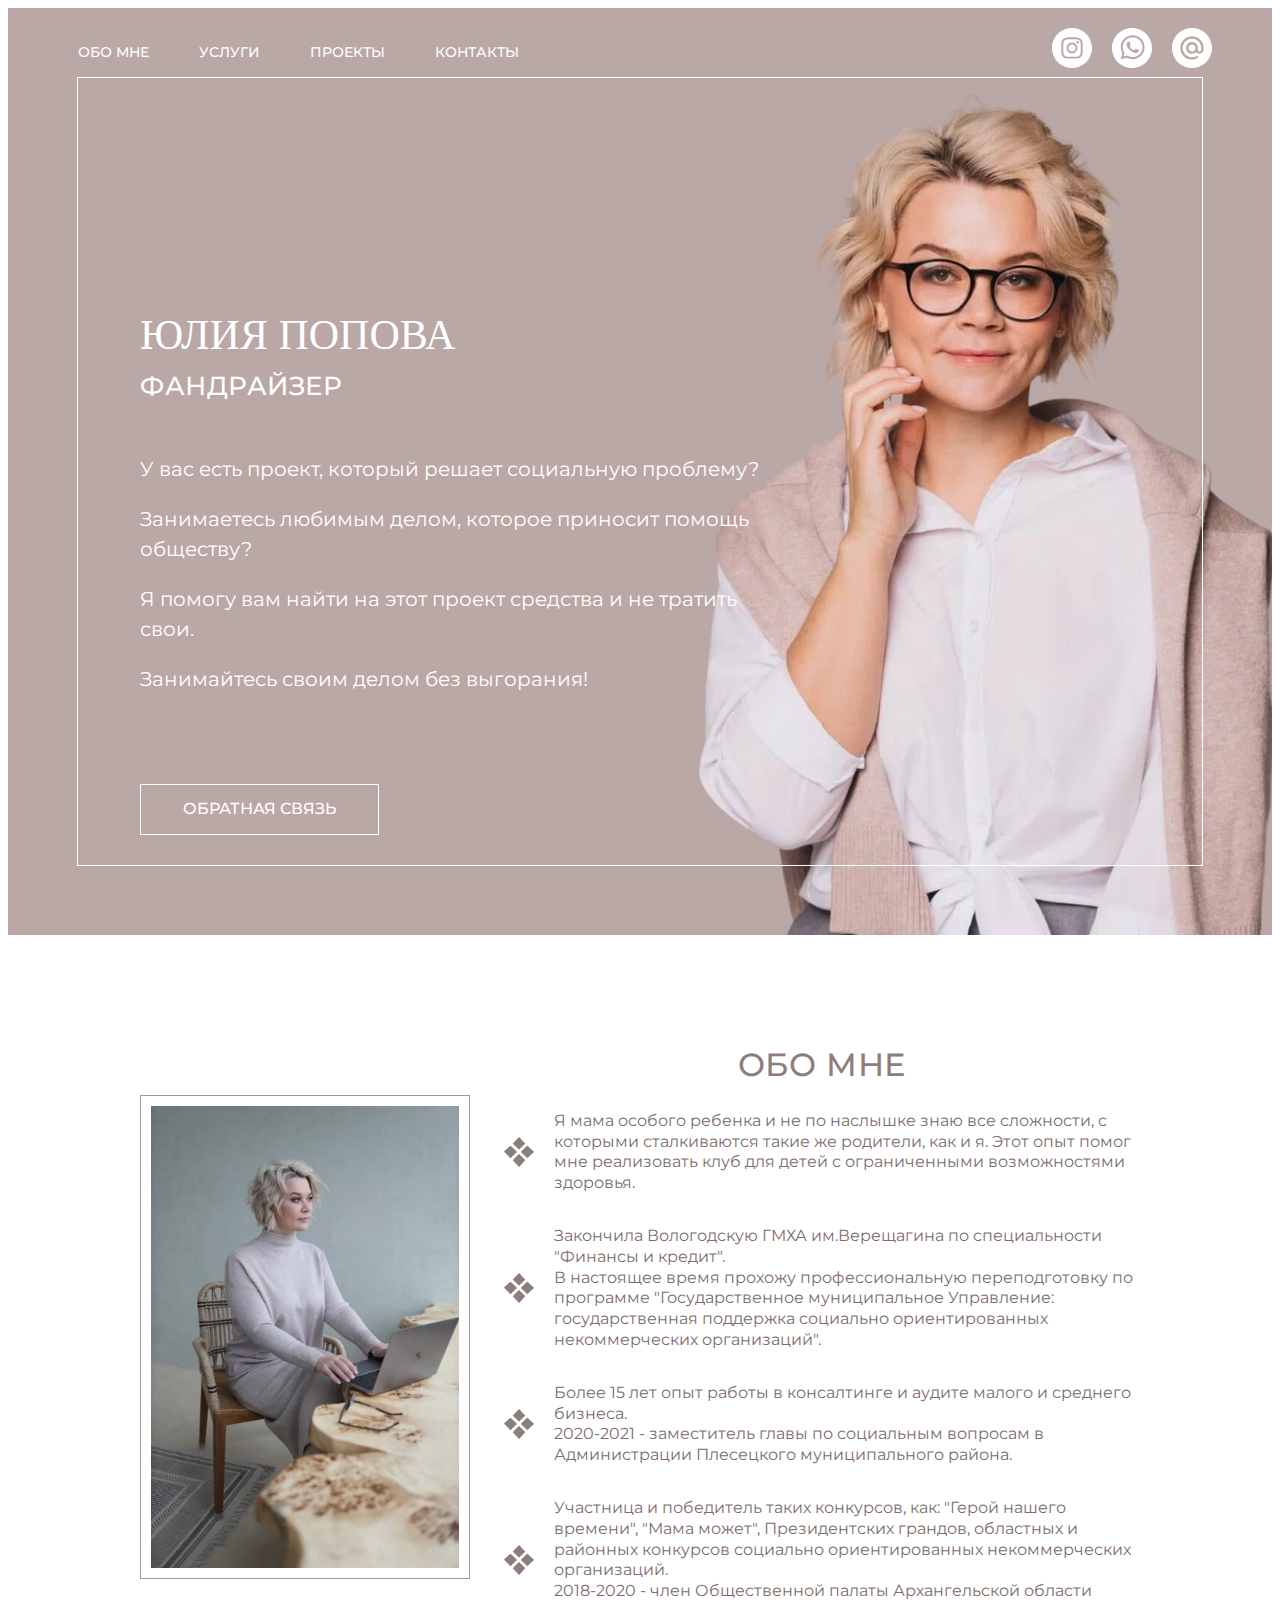
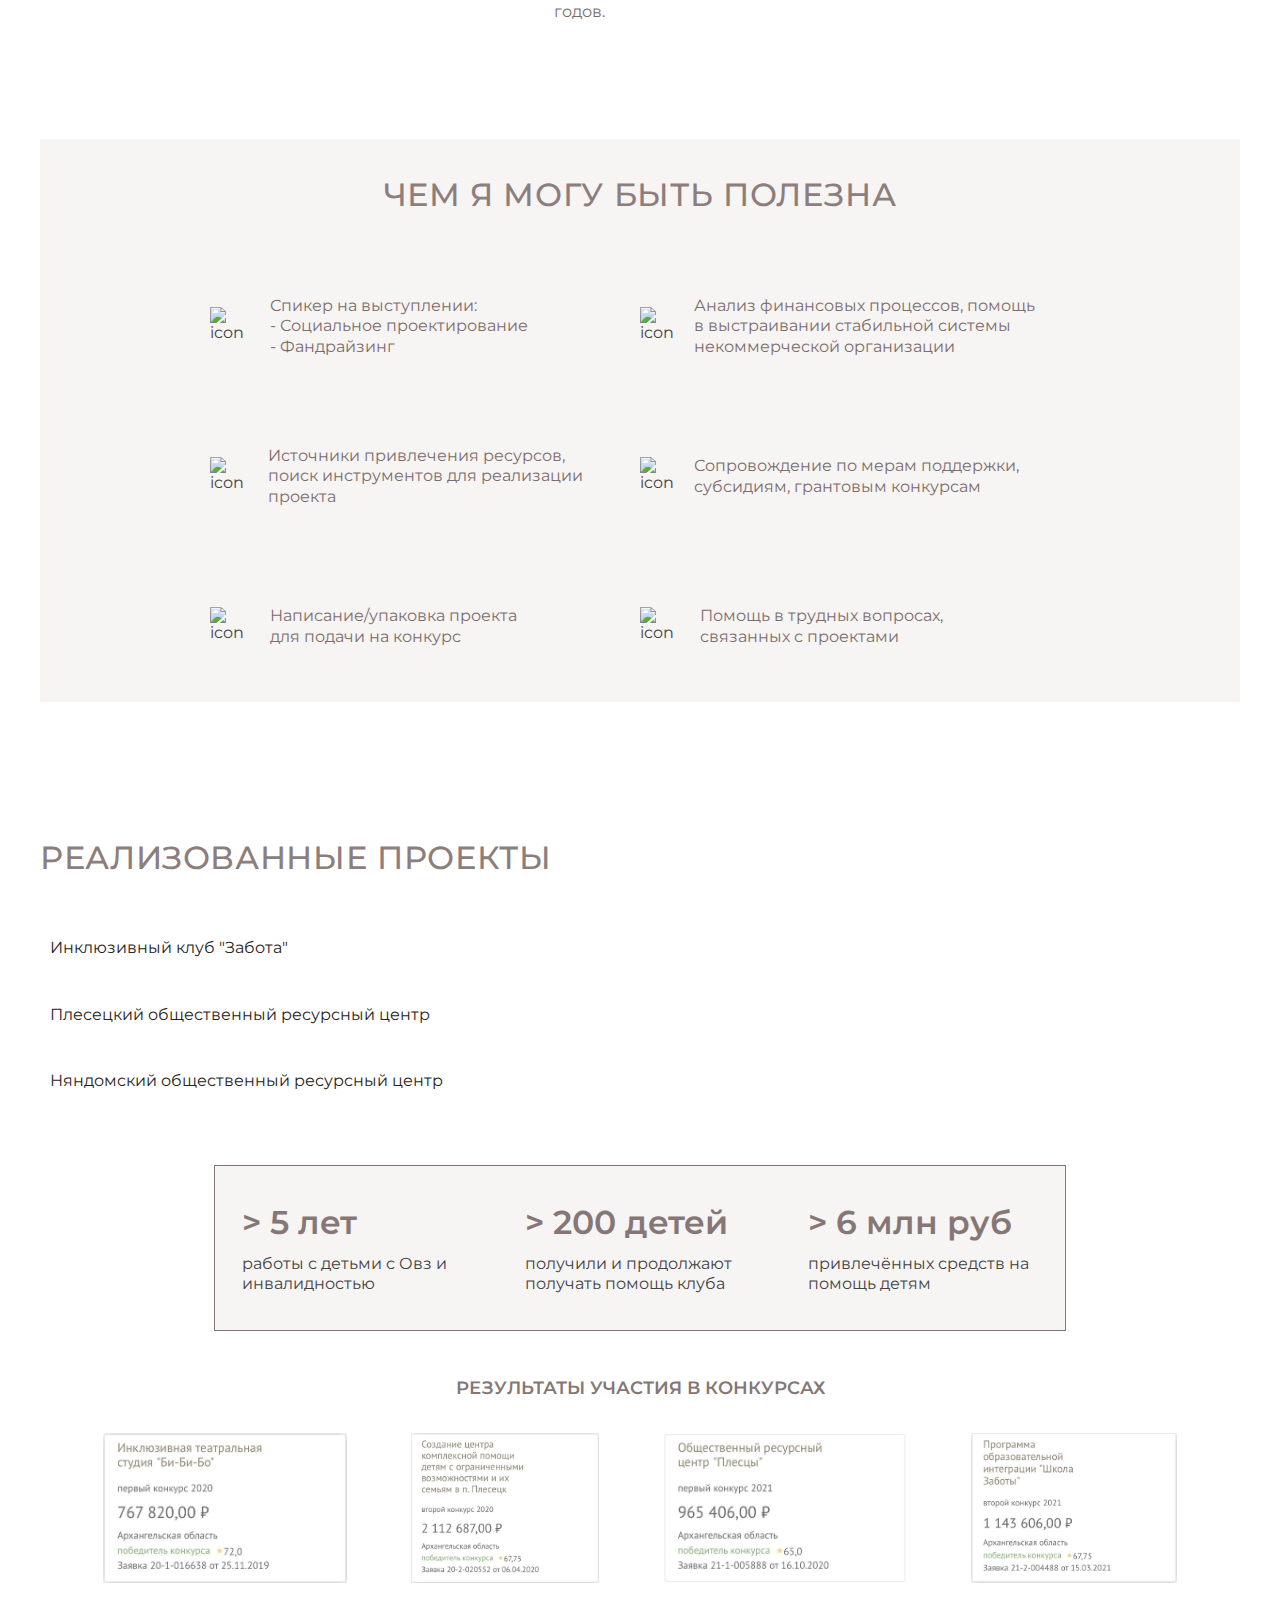
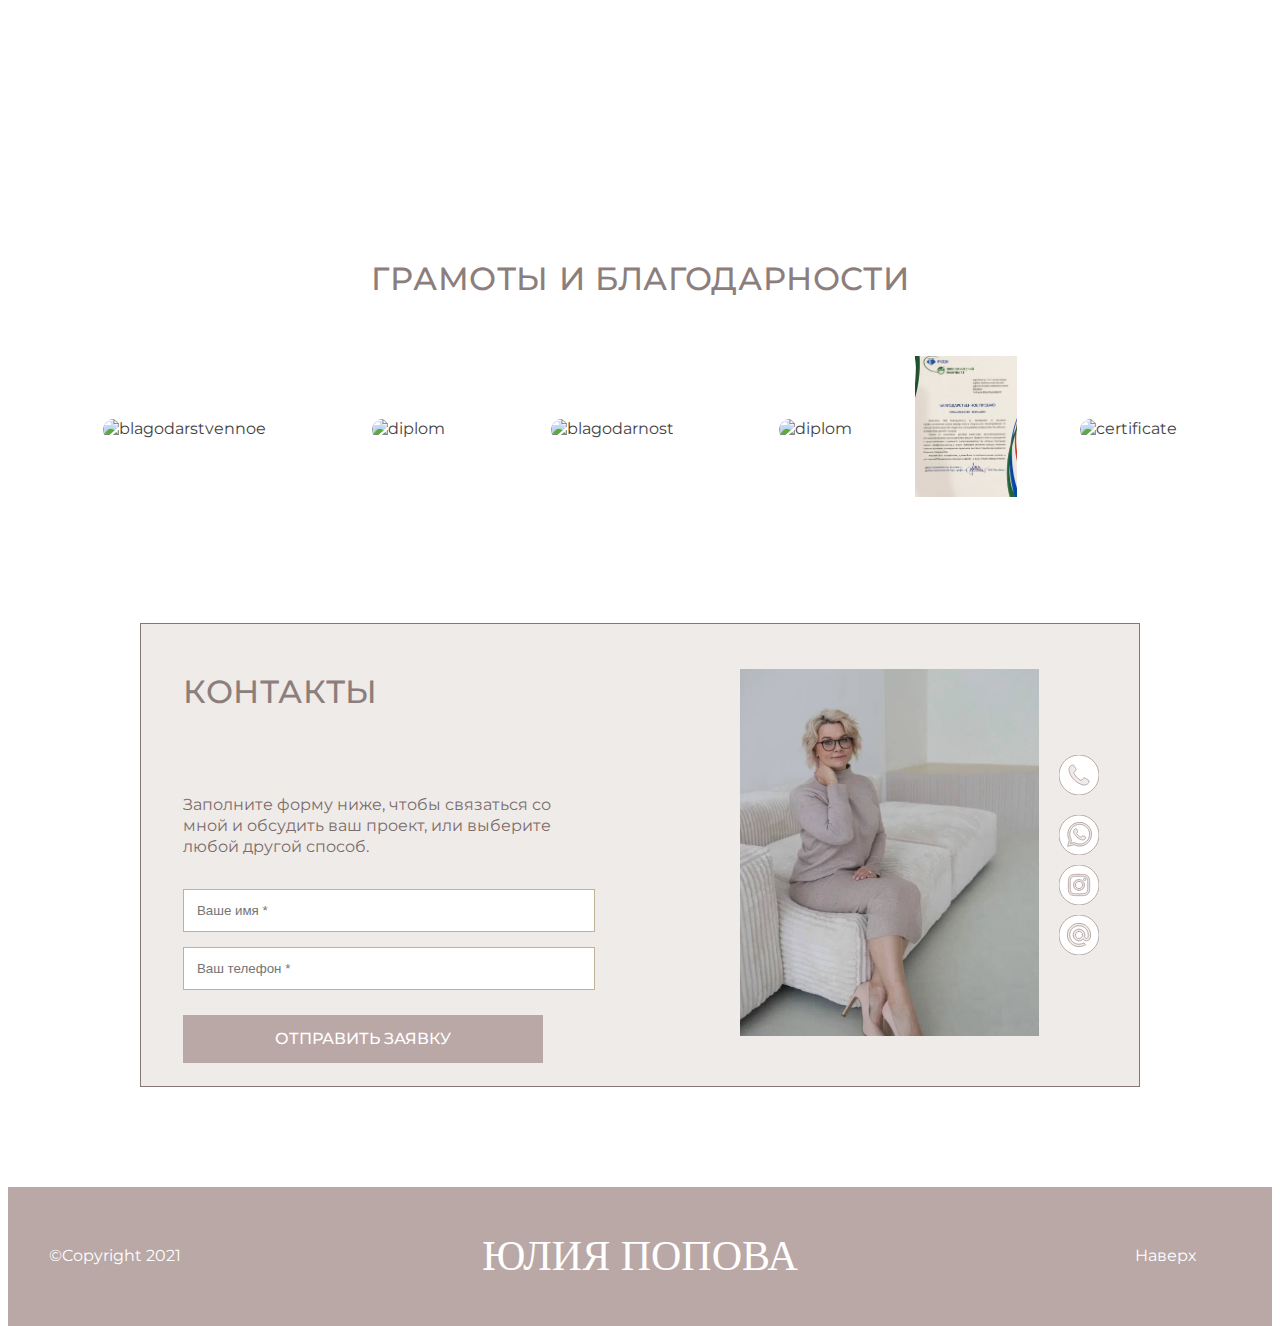
==== commit 51501d63: "diana fix bug" ====
--- a/index.html
+++ b/index.html
@@ -1,5 +1,5 @@
 <!DOCTYPE html>
-<html lang="ru">
+<html lang="en">
 
 <head>
     <meta charset="UTF-8">
@@ -60,7 +60,6 @@
                 </div>
             </div>
         </header>
-
         <main class="main">
             <div class="intro">
                 <div class="intro__content">
@@ -82,6 +81,8 @@
 
             <div class="about" id="about">
                 <div class="about__content">
+
+                    <!-- Блок "Обо мне" (Алина) -->
                     <div class="about-photo__container">
                         <img class="about-photo" src="/assets/images/about/about-photo.jpg" alt="Julia's photo">
                     </div>
@@ -123,6 +124,7 @@
                         <!-- <div class="about__button button">
                             <a href="">Связаться со мной</a>
                         </div> -->
+                        
                     </div>
                 </div>
             </div>
@@ -175,79 +177,66 @@
                 </div>
             </div>
 
+            <!--Блок "Мои проекты, мои успехи" (Валерия) -->
             <div class="projects" id="projects">
                 <div class="projects__content">
                     <div class="projects__content_left">
                         <h2 class="projects__title title">Реализованные проекты</h2>
                         <div class="projects__list">
                             <div class="project__image"
-                                style="background-image: url('/assets/images/block_projects/title_photo_2.png'); border-radius: 15px;"></div>
+                                style="background-image: url('/assets/images/block_projects/title_photo_2.png'); border-radius: 20px;">
+                            </div>
                             <div class="project__item">
-                                <a class="project__link" href="https://забота-клуб.рф" target="_blank">
-                                    <img src="/assets/images/about/about-icon-rhombus.png" alt="" class="link-icon" />
-                                    Инклюзивный клуб "Забота"</a>
+                                <a class="project__link" href="https://забота-клуб.рф" target="_blank">Инклюзивный клуб
+                                    "Забота"</a>
                             </div>
                             <div class="project__image" id="img_1"
-                                style="background-image: url('/assets/images/block_projects/Zabota.png');">
-                            </div>
+                                style="background-image: url('/assets/images/block_projects/Zabota.png');"></div>
                             <div class="project__item">
-                                <a class="project__link" href="http://nko.plescy2020.tilda.ws" target="_blank">
-                                    <img src="/assets/images/about/about-icon-rhombus.png" alt="" class="link-icon" />
-                                    Плесецкий общественный ресурсный центр</a>
+                                <a class="project__link" href="http://nko.plescy2020.tilda.ws" target="_blank">Плесецкий
+                                    общественный ресурсный центр</a>
                             </div>
                             <div class="project__image"
-                                style="background-image: url('/assets/images/block_projects/Plestsy.png');">
-                            </div>
+                                style="background-image: url('/assets/images/block_projects/Plestsy.png');"></div>
                             <div class="project__item">
-                                <a class="project__link" href="https://vk.com/norc_29" target="_blank">
-                                    <img src="/assets/images/about/about-icon-rhombus.png" alt="" class="link-icon" />
-                                    Няндомский общественный ресурсный центр</a>
+                                <a class="project__link" href="https://vk.com/norc_29" target="_blank">Няндомский
+                                    общественный ресурсный центр</a>
                             </div>
                             <div class="project__image"
-                                style="background-image: url('/assets/images/block_projects/Nyandy.png');">
-                            </div>
-                        </div>
-                        <div class="info">
-                            <img src="/assets/images/block_projects/icon.svg" alt="icon" class="icon" />
-                            <p class="text">За последние 5 лет на территорию Архангельской области было привлечено более 10 млн руб. внебюджетных средств</p>
-                        </div>    
-                        </div>
+                                style="background-image: url('/assets/images/block_projects/Nyandy.png');"></div>
+                        </div>
+                    </div>
 
                     <div class="projects__content_right">
-                    </div>
-                </div>   
-                
+
+                    </div>
+
                     <!-- блок только для мобильной версии -->
                     <div class="projects__content_mobile">
                         <h2 class="projects__title title">Реализованные проекты</h2>
                         <div class="projects__list_mobile">
                             <a class="link_mobile" href="https://забота-клуб.рф" target="_blank">
+                                <img class="project__logo" src="/assets/images/block_projects/Zabota.png" alt="logo" />
+                            </a>
+                            <a class="link_mobile" href="https://vk.com/norc_29" target="_blank">
                                 <img class="project__logo" src="/assets/images/block_projects/Nyandy.png" alt="logo" />
-                            </a>
-                            <a class="link_mobile" href="https://vk.com/norc_29" target="_blank">
-                                <img class="project__logo" src="/assets/images/block_projects/Zabota.png" alt="logo" />
                             </a>
                             <a class="link_mobile" href="http://nko.plescy2020.tilda.ws" target="_blank">
                                 <img class="project__logo" src="/assets/images/block_projects/Plestsy.png" alt="logo" />
                             </a>
 
-                            <div class="info">
-                                <img src="/assets/images/block_projects/icon.svg" alt="icon" class="icon" />
-                                <p class="text">За последние 5 лет на территорию Архангельской области привлечено более 10 млн руб. внебюджетных средств</p>
-                            </div>
-
                         </div>
                     </div>
                     <!-- конец блока для мобильной версии -->
 
-                    <!-- <div class="info">
+                    <div class="info">
                         <div class="info__wrapper">
                             <p class="info__item"><span>> 5 лет</span> работы с детьми с Овз и инвалидностью</p>
                             <p class="info__item"><span>> 200 детей</span> получили и продолжают получать помощь клуба
                             </p>
                             <p class="info__item"><span>> 6 млн руб</span> привлечённых средств на помощь детям</p>
                         </div>
-                    </div> -->
+                    </div>
                     <!-- <div class="projects__result">
                         <h3 class="subtitle">Результаты участия в конкурсах</h3>
                         <div class="result__content">
@@ -259,8 +248,7 @@
                     </div> -->
 
                     <div class="projects__result">
-                        <h3 class="subtitle" style="color: rgb(102, 92, 91);">Результаты участия в конкурсах</h3>
-                        <p></p>
+                        <h3 class="subtitle">Результаты участия в конкурсах</h3>
                         <div class="result__content">
                             <a href="javascript:void(0)" class="result__link">
                                 <img class="result__img" src="/assets/images/block_projects/result_1.png"
@@ -270,7 +258,10 @@
                                 <img class="result__img" src="/assets/images/block_projects/result_2.png"
                                     alt="result" />
                             </a>
+
+
                             <a href="javascript:void(0)" class="result__link">
+
                                 <img class="result__img" src="/assets/images/block_projects/result_3.png"
                                     alt="result" />
                             </a>
@@ -280,103 +271,124 @@
                             </a>
                         </div>
                     </div>
-
-
-
-            <div class="certificates">
-                <div class="certificates__content">
-                    <h2 class="certificates__title title">Грамоты и благодарности</h2>
-                    <div class="certificates__diplom">
-                        <img src="./assets/images/blagodarstvennoe.png" alt="blagodarstvennoe">
-                    </div>
-                    <div class="certificates__diplom__first">
-                        <img src="./assets/images/blagodarnost.png" alt="blagodarnost">
-                    </div>
-                    <div class="certificates__diplom__second">
-                        <img src="./assets/images/certificate.png" alt="certificate">
-                    </div>
-                    <div class="certificates__diplom__third">
-                        <img src="./assets/images/diplom.png" alt="diplom">
-                    </div>
-                    <div class="certificates__diplom__fourth">
-                        <img src="./assets/images/tetradkadruzbi.png" alt="diplom">
-                    </div>
-                    <div class="certificates__diplom__fifth">
-                        <img src="./assets/images/diplomzabota.jpg" alt="diplom">
-                    </div>
-                </div>
-            </div>
-
-            <div class="contacts" id="contacts">
-                <div class="contacts__content">
-                    <div class="connection__container">
-
-                        <form class="contact-form__inputs" action="//" method="">
-                            <h2 class="contacts__title title">КОНТАКТЫ</h2>
-                            <p class="contacts__text text">Заполните форму ниже, чтобы связаться со мной и обсудить
-                                ваш
-                                проект, или
-                                выберите любой
-                                другой способ. </p>
-                            <div>
-                                <input class="contact-input" type="text" name="user_name" value="" placeholder="Ваше имя *"
-                                    tabindex="1" required />
-
-                            </div>
-                            <div>
-                                <input class="contact-input" type="tel" name="user_email" value="" placeholder="Ваш телефон *"
-                                    tabindex="2" required />
-                            </div>
-                            <div class="contacts__button button">
-                                <a href="">Отправить заявку</a>
-                            </div>
-                        </form>
-                    </div>
-
-
-                    <div class="image__container">
-                        <img class="contact_image" src="/assets/images/contacts/Изображение из iOS.jpg" alt="photo">
-                    </div>
-
-                    <div class="social__container">
-
-                        <div class="phone social-icons">
-                            <a href="tel:89115994852" target="_blank">
-                                <?xml version="1.0" encoding="UTF-8"?>
-                                <svg class="icon icon_phone">
-                                    <use xlink:href="assets/images/contacts/icons.svg#phone2"></use>
-                                </svg>
-                        </div>
-
-                        <div class="whatsapp social-icons">
-                            <a href="whatsapp://send?phone=89115994852" target="_blank">
-                                <svg class="icon icon_whatsapp">
-                                    <use xlink:href="assets/images/contacts/icons.svg#whatsapp2"></use>
-                                </svg>
-                            </a>
-                        </div>
-
-                        <div class="insta social-icons">
-                            <a href="https://instagram.com/yulia_popova29?utm_medium=copy_link" target="_blank">
-                                <svg class="icon icon_insta">
-                                    <use xlink:href="assets/images/contacts/icons.svg#instagram2"></use>
-                                </svg>
-                            </a>
-                        </div>
-
-                        <div class="mail social-icons">
-                            <a href="mailto:Popofffa08@mail.ru" target="_blank">
-                                <svg class="icon icon_mail">
-                                    <use xlink:href="assets/images/contacts/icons.svg#mail2"></use>
-                                </svg>
-                            </a>
-                        </div>
-                    </div>
-                </div>
-            </div>
-        </main>
-
-        <footer class="footer">
+                </div>
+
+            </div>
+    </div>
+
+    <div class="certificates">
+        <div class="certificates__content">
+            <h2 class="certificates__title title">Грамоты и благодарности</h2>
+            <div class="certificates__diplom">
+                <img src="./assets/images/blagodarstvennoe.png" alt="blagodarstvennoe">
+            </div>
+            <div class="certificates__diplom__first">
+                <img src="./assets/images/blagodarnost.png" alt="blagodarnost">
+            </div>
+            <div class="certificates__diplom__second">
+                <img src="./assets/images/certificate.png" alt="certificate">
+            </div>
+            <div class="certificates__diplom__third">
+                <img src="./assets/images/diplom.png" alt="diplom">
+            </div>
+            <div class="certificates__diplom__fourth">
+                <img src="./assets/images/tetradkadruzbi.png" alt="diplom">
+            </div>
+            <div class="certificates__diplom__fifth">
+                <img src="./assets/images/diplomzabota.jpg" alt="diplom">
+            </div>
+        </div>
+    </div>
+
+
+    <!-- <div class="feedback">
+                <div class="feedback__content">
+                    <h2 class="feedback__title title">Отзывы</h2>
+                    <div class="feedback__firstscreen">
+                        <img src="./assets/images/feedback1.png" alt="feedback1">
+                    </div>
+                    <div class="feedback__secondscreen">
+                        <img src="./assets/images/feedback2.png" alt="feedback2">
+                    </div>
+                </div>
+            </div> -->
+    <!--
+    <div class="faq" id="faq">
+        <div class="faq__content">
+            Блок "Вопросы/ответы" (если будем успевать и Заказчица одобрит идею)
+        </div>
+    </div>-->
+
+    <div class="contacts" id="contacts">
+        <div class="contacts__content">
+            <div class="connection__container">
+
+                <form class="contact-form__inputs" action="//" method="">
+                    <h2 class="contacts__title title">КОНТАКТЫ</h2>
+                    <p class="contacts__text text">Заполните форму ниже, чтобы связаться со мной и обсудить
+                        ваш
+                        проект, или
+                        выберите любой
+                        другой способ. </p>
+                    <div>
+                        <input class="contact-input" type="text" name="user_name" value="" placeholder="Ваше имя *"
+                            tabindex="1" required />
+
+                    </div>
+                    <div>
+                        <input class="contact-input" type="tel" name="user_email" value="" placeholder="Ваш телефон *"
+                            tabindex="2" required />
+                    </div>
+                    <div class="contacts__button button">
+                        <a href="">Отправить заявку</a>
+                    </div>
+                </form>
+            </div>
+
+
+            <div class="image__container">
+                <img class="contact_image" src="/assets/images/contacts/Изображение из iOS.jpg" alt="photo">
+            </div>
+
+            <div class="social__container">
+
+                <div class="phone social-icons">
+                    <a href="tel:89115994852" target="_blank">
+                        <?xml version="1.0" encoding="UTF-8"?>
+                        <svg class="icon icon_phone">
+                            <use xlink:href="assets/images/contacts/icons.svg#phone2"></use>
+                        </svg>
+                </div>
+
+                <div class="whatsapp social-icons">
+                    <a href="whatsapp://send?phone=89115994852" target="_blank">
+                        <svg class="icon icon_whatsapp">
+                            <use xlink:href="assets/images/contacts/icons.svg#whatsapp2"></use>
+                        </svg>
+                    </a>
+                </div>
+
+                <div class="insta social-icons">
+                    <a href="https://instagram.com/yulia_popova29?utm_medium=copy_link" target="_blank">
+                        <svg class="icon icon_insta">
+                            <use xlink:href="assets/images/contacts/icons.svg#instagram2"></use>
+                        </svg>
+                    </a>
+                </div>
+
+                <div class="mail social-icons">
+                    <a href="mailto:Popofffa08@mail.ru" target="_blank">
+                        <svg class="icon icon_mail">
+                            <use xlink:href="assets/images/contacts/icons.svg#mail2"></use>
+                        </svg>
+                    </a>
+                </div>
+            </div>
+        </div>
+    </div>
+    </main>
+
+    <footer class="footer">
         <div class="footer__content color_white">
             <div class="footer__copyright">
                 <p>©Copyright 2021</p>
@@ -388,7 +400,7 @@
                 <a href="#top" class="footer_link">Наверх</a>
             </div>
         </div>
-        </footer>
+    </footer>
     </div>
     <script src="http://code.jquery.com/jquery-3.4.1.slim.min.js"></script>
     <script src="assets/js/script.js"></script>
--- a/assets/styles/styles.css
+++ b/assets/styles/styles.css
@@ -104,7 +104,7 @@
 
 /* = HEADER ================================================ */
 /* - Позиционирование -------------------------------------- */
-.header {
+.header { /*версия 19.12 13:16*/
     grid-area: header;
     display: grid;
     width: 100%;
@@ -118,6 +118,7 @@
 
 .header::before {
     content: '';
+    position: absolute;
     top: 0;
     left: 0;
     width: 100%;
@@ -130,7 +131,7 @@
     display: grid;
     min-height: 80px;
     align-items: center;
-    grid-template-columns: minmax(auto, 170px) minmax(auto, 860px) minmax(auto, 170px);
+    grid-template-columns: minmax(auto, 170px) minmax(auto, 880px) minmax(auto, 150px);
     grid-template-areas:
         "header__menu header__menu header__social";
 }
@@ -162,11 +163,6 @@
     margin-right: 50px;
 }
 
-.menu__list li:hover {
-    -webkit-transform: scale(1.3, 1.3);
-    transform: scale(1.3, 1.3);
-}
-
 .header__social {
     grid-area: header__social;
     display: flex;
@@ -174,9 +170,9 @@
     padding-right: 70px;
 }
 
-.social__img:hover {
-    -webkit-transform: scale(1.2, 1.2);
-    transform: scale(1.2, 1.2);
+.icon {
+    display: block;
+    object-fit: cover;
 }
 
 /* - Типографика ------------------------------------------- */
@@ -245,7 +241,6 @@
         height: 20px;
         z-index: 3;
         justify-self: left;
-        cursor: pointer;
     }
 
     .header__burger::before,
@@ -344,11 +339,6 @@
     .header__social.active {
         display: none;
     }
-
-    .social__img svg {
-        padding-right: 0px;
-        padding-left: 20px;
-    }
 }
 
 @media screen and (max-width: 767px) {
@@ -365,9 +355,13 @@
         padding-top: 15px;
     }
 
-    .header__burger {
-        grid-area: header__burger;
-        justify-self: left;
+    .header__social {
+        grid-area: header__social;
+        justify-self: right;
+    }
+
+    .social__img {
+        padding-left: 20px;
     }
 
     .header__logo {
@@ -376,6 +370,16 @@
         grid-area: header__logo;
         align-self: center;
         z-index: 3;
+    }
+
+
+    .header__burger {
+        grid-area: header__burger;
+        justify-self: left;
+    }
+
+    .social__img {
+        max-width: 40px;
     }
 
     .header__logo a {
@@ -389,18 +393,6 @@
         text-decoration: none;
         color: #FFFFFF;
     }
-
-    .header__social {
-        grid-area: header__social;
-        justify-self: right;
-    }
-
-    .social__img svg {
-        padding-right: 0px;
-        padding-left: 15px;
-        max-width: 40px;
-        margin-right: 0px;
-    }
 }
 
 @media screen and (max-width: 500px) {
@@ -544,7 +536,7 @@
 
 /* - Типографика ------------------------------------------- */
 .intro__title::first-line {
-    font-family: 'Pacifico', cursive;
+    font-family: 'Comfortaa', cursive;
     font-size: 42px;
     font-style: normal;
     font-weight: 400;
@@ -589,7 +581,7 @@
 
     .intro__teaser {
         padding-top: 60%;
-        padding-bottom: 100px;
+        padding-bottom: 50px;
     }
 }
 
@@ -716,7 +708,7 @@
 .about-photo {
     box-sizing: border-box;
     max-width: 100%;
-    border: 1px solid #282322;
+    border: 1px solid #ac9492;
     padding: 3%;
 }
 
@@ -796,7 +788,7 @@
     width: 40px;
     height: 40px;
     align-self: center;
-    padding-right: 20px;
+    margin-right: 20px;
 }
 
 .services__item {
@@ -863,20 +855,18 @@
 
 /* = PROJECTS ================================================ */
 .projects {
-    margin-bottom: 0;
     grid-area: projects;
     display: grid;
     grid-template-columns: minmax(1rem, 1fr) minmax(auto, 1200px) minmax(1rem, 1fr);
-    grid-template-rows: repeat(2, 1fr);
-    grid-template-areas:
-        ". projects__content ."
-        ". projects__result .";
+    grid-template-areas:
+        ". projects__content .";
     /* background-color: #fae8c757; */
 }
 
 .projects__content {
     grid-area: projects__content;
     display: flex;
+    /* flex-direction: row; */
     flex-direction: column;
     position: relative;
 }
@@ -893,69 +883,32 @@
 }
 
 .projects__content .projects__content_left .projects__list {
-    min-height: 170px;
+    min-height: 200px;
     display: flex;
     flex-direction: column;
     justify-content: space-between;
-    padding-left: 12px;
+    padding-left: 10px;
 }
 
 .projects__content .projects__content_left .projects__list .project__item {
     display: flex;
     flex-direction: column;
     flex-grow: 1;
-    /* justify-content: center; */
+    justify-content: center;
 }
 
 .projects__content .projects__content_left .projects__list .project__item .project__link {
     display: block;
     text-decoration: none;
-    color: rgb(40, 35, 34);
+    color: #282322;
     transition: all .3s ease;
     /*прочти, что за свойство*/
-    color: rgb(102, 92, 91);
 }
 
 .projects__content .projects__content_left .projects__list .project__item:hover .project__link {
-    /* font-size: 20px; */
-    font-style: normal;
-    /* font-weight: 600; */
-    color: rgb(92, 85, 84);
-}
-
-.projects__content .projects__content_left .projects__list .project__link .link-icon {
-    height: 15px;
-    margin-right: 10px;
-}
-
-.projects__content .projects__content_left .projects__list .project__item:hover .project__link {
-    font-size: 17px;
+    font-size: 20px;
     font-style: normal;
     font-weight: 600;
-    color: #665b5a;
-    text-shadow: 5px 5px 15px rgba(114, 101, 100, 0.8);
-}
-
-.projects__content .projects__content_left .info {
-    margin-top: 0;
-    display: flex;
-    flex-direction: row;
-    background: #baada63f;
-    height: auto;
-}
-
-.projects__content .projects__content_left .icon {
-    max-height: 35px;
-    text-align: center;
-    margin-left: 10px;
-}
-
-
-.projects__content .projects__content_left p.text {
-    /* min-height: 50px; */
-    font-style: normal;
-    font-weight: 500;
-
 }
 
 .projects__content .projects__content_left .projects__list .project__item+.project__image,
@@ -967,9 +920,12 @@
     position: absolute;
     right: 10px;
     width: calc(50% - 20px);
-    top: 50%;
-    transform: translateY(-50%);
-    height: 100%;
+    /* top: 50%; */
+    top: 25%;
+    /* transform: translateY(-50%); */
+    transform: translateY(-55%);
+    /* height: 90%; */
+    height: 40%;
     opacity: 0;
     transition: all .3s ease;
 }
@@ -980,7 +936,7 @@
 
 .projects__content .projects__content_left .projects__list .project__image:first-child {
     z-index: 1;
-    opacity: 0.8;
+    opacity: 1;
 }
 
 .projects__content .projects__content_left .projects__list:hover .project__image:first-child {
@@ -988,7 +944,7 @@
 }
 
 .projects__content .projects__content_left .projects__list .project__item:hover+.project__image {
-    opacity: 0.7;
+    opacity: 1;
 }
 
 .projects__content .projects__content_right {
@@ -996,32 +952,28 @@
     width: 50%;
 }
 
-.projects__result {
-    grid-area: projects__result;
-    margin-top: 70px;
+.projects__content .projects__result {
+    margin-top: 30px;
     display: flex;
     flex-direction: column;
 }
 
-.projects__result .subtitle {
-    margin-bottom: 15px;
+.projects__content .subtitle {
     text-align: center;
-    text-decoration: underline;
-    margin: 0;
-}
-
-.projects__result .result__content {
+}
+
+.projects__content .projects__result .result__content {
     display: flex;
     flex-direction: row;
     justify-content: space-evenly;
 }
 
-.projects__result .result__content .result__link {
+.projects__content .result__content .result__link {
     margin-top: 15px;
     max-height: 150px;
 }
 
-.projects__result .result__content .result__link .result__img {
+.projects__content .result__content .result__link .result__img {
     width: 100%;
     height: 100%;
     display: block;
@@ -1030,23 +982,22 @@
     opacity: 0.7;
 }
 
-.projects__result .result__content .result__link .result__img:hover {
-    transform: scale(1.2, 1.3);
+.projects__content .result__content .result__link .result__img:hover {
+    transform: scale(1.2, 1.4);
     /* filter: alpha (Opacity=100); */
     opacity: 1;
-    box-shadow: 0 5px 15px rgba(114, 101, 100, 0.8);
-}
-
-/* .projects__content .info {
-    background: #f0ddbba9; */
-/* margin-top: 50px; */
-/* max-width: 800px;
+}
+
+.projects__content .info {
+    /* background: #f0ddbba9; */
+    margin-top: 50px;
+    /* max-width: 800px;
     height: 100%;
     display: flex;
-    flex-direction: row;
-} */
-
-/* .projects__content .info .info__wrapper {
+    flex-direction: row; */
+}
+
+.projects__content .info .info__wrapper {
     background-color: #baa8a61f;
     border: 1px solid #857776;
     margin: 0 auto;
@@ -1056,11 +1007,11 @@
     flex-direction: row;
     justify-content: space-around;
     align-items: center;
-} */
+}
 
 .projects__content .info .info__item {
     max-width: 230px;
-    height: 13git0px;
+    height: 130px;
     display: flex;
     flex-direction: column;
     justify-content: center;
@@ -1084,165 +1035,128 @@
         grid-template-columns: minmax(1rem, 1fr) minmax(auto, 994px) minmax(1rem, 1fr);
     }
 
-    .project__content_mobile {
+    /* .projects .projects__content .projects__content_left {
         display: none;
     }
 
-    .projects__content .projects__content_left {
-        max-height: 350px;
-    }
-
-    .projects__content .projects__content_left .projects__list {
-        min-height: 120px;
-    }
-
-
-    .projects__result .result__content {
-        margin-top: 120px;
-    }
-
-    .projects__content .projects__content_left .projects__list .project__item+.project__image,
-    .projects__content .projects__content_left .projects__list .project__image:first-child {
-        top: 65%;
-    }
-
-    .projects__result .result__content {
-        margin-top: 40px;
-    }
-
-    .projects__result .subtitle {
-        margin-top: 15px;
-        /* margin-bottom: 15px; */
-    }
+    .projects__content_mobile {
+        grid-area: projects__content;
+        display: flex;
+        flex-direction: column;
+    }
+
+    .projects__content_mobile .projects__list_mobile {
+        min-height: 250px;
+        max-width: 900px;
+        display: flex;
+        flex-direction: row;
+        justify-content: space-evenly;
+        margin-top: 20px;
+    }
+
+    .projects__content_mobile .projects__list_mobile .link_mobile {
+        display: block;
+        min-height: 150px;
+        width: 150px;
+    } */
+
 
     .projects__result .result__content .result__link:focus .result__img,
     .projects__result .result__content .result__link:active .result__img {
         transform: scale(1.2, 1.3);
         opacity: 1;
-        box-shadow: 0 5px 15px rgba(114, 101, 100, 0.8);
+        box-shadow: 0 5px 15px rgba(126, 112, 111, 0.8);
         height: 100%;
         width: 100%;
         overflow: hidden;
     }
+
 }
 
 @media screen and (max-width: 768px) {
     .projects {
-        grid-area: projects;
-        margin-bottom: 0;
-        display: grid;
         grid-template-columns: minmax(1rem, 1fr) minmax(auto, 748px) minmax(1rem, 1fr);
-        grid-template-rows: repeat(2, 1fr);
+        grid-template-rows: unset;
         grid-template-areas:
             ". projects__content_mobile ."
             ". projects__result .";
-    }
-
-    .projects__content {
+
+    }
+
+    .projects .projects__content .projects__content_left {
         display: none;
     }
 
 
     .projects__content_mobile {
-        grid-area: projects__content_mobile;
+        grid-area: projects__content;
         display: flex;
+        /* flex-direction: row; */
         flex-direction: column;
-        align-items: center;
-    }
-
-    .projects__content_mobile .title {
-        margin-bottom: 0;
+        min-width: 900px;
     }
 
     .projects__content_mobile .projects__list_mobile {
+        min-height: 150px;
+        max-width: 400px;
+        /*или тут оставить макс-ширину 350рх ?*/
         display: flex;
         flex-direction: row;
         flex-wrap: wrap;
-        justify-content: space-around;
+        justify-content: space-evenly;
         margin-top: 10px;
     }
 
     .projects__content_mobile .projects__list_mobile .link_mobile {
         display: block;
-        margin-top: 15px;
+        min-height: 150px;
+        /* width: 150px; */
     }
 
     .projects__content_mobile .projects__list_mobile .link_mobile .project__logo {
-        max-height: 190px;
-    }
-
-    .projects__content_mobile .info {
-        margin-top: 25px;
-        margin-bottom: 60px;
+        max-height: 150px;
+    }
+
+
+    .projects .projects__content .projects__result {
+        margin-top: 30px;
+        max-width: 400px;
+        /*или тут оставить макс-ширину 350рх ?*/
         display: flex;
-        flex-direction: row;
-        background: #baada63f;
-        max-width: 700px;
-    }
-
-    .projects__content_mobile .info .icon {
-        margin-left: 10px;
-        margin-right: 10px;
-    }
-
-
-    .projects__result {
-        grid-area: projects__result;
-        margin: 0;
-        display: flex;
-        /* flex-direction: column; */
-    }
-
-    .projects__result .result__content {
+        flex-direction: column;
+    }
+
+    .projects .projects__content .subtitle {
+        text-align: center;
+    }
+
+    .projects .projects__content .projects__result .result__content {
         display: flex;
         flex-direction: row;
         flex-wrap: wrap;
-        justify-content: space-around;
-        margin: 0 auto;
-        background: #baada63f;
-        max-width: 90%;
-        padding-bottom: 30px;
-    }
-
-    .projects__result .result__content .result__link {
-        /* width: 180px; */
-        width: 35%;
-        margin-top: 20px;
-    }
-
-
-
-
-    /* .projects__result .result__content { */
-    /* display: grid; */
-    /* grid-template-columns: repeat(2, 200px); */
-    /* grid-template-columns: repeat(auto-fill, minmax(200px, 1fr)); */
-    /* grid-template-areas: */
-    /* "result__img result__img" */
-    /* "result__img result__img"; */
-    /* margin: 0 auto; */
-    /* gap: 30px; */
-    /* } */
-
-    /* .projects__result .result__content .result__link {
+        justify-content: space-evenly;
+    }
+
+    .projects .projects__content .result__content .result__link {
         width: 150px;
-    } */
-
-    .projects__result .result__content .result__link:focus .result__img,
-    .projects__result .result__content .result__link:active .result__img {
-        transform: scale(1.2, 1.2);
+    }
+
+    .projects .projects__content .result__content .result__link:focus .result__img,
+    .projects .projects__content .result__content .result__link:active .result__img {
+        transform: scale(1.3, 1.3);
+        /* filter: alpha (Opacity=100); */
         opacity: 1;
     }
 }
 
 /* = CERTIFICATES ================================================ */
+
 
 .certificates {
     grid-area: certificates;
     display: grid;
     grid-template-columns: minmax(1rem, 1fr) minmax(auto, 1200px) minmax(1rem, 1fr);
-    grid-template-areas:
-        ". certificates__content .";
+    grid-template-areas: ". certificates__content .";
 }
 
 .certificates__content {
@@ -1252,7 +1166,6 @@
     grid-template-areas:
         "certificates__title certificates__title certificates__title certificates__title certificates__title certificates__title"
         "certificates__diplom certificates__diplom__third certificates__diplom__first  certificates__diplom__fourth  certificates__diplom__fifth certificates__diplom__second ";
-
     gap: 20px;
     padding: 20px;
     justify-content: space-around;
@@ -1274,11 +1187,6 @@
     height: 100%;
     object-fit: cover;
     border-radius: 15px;
-    overflow: visible;
-}
-
-.certificates__diplom:hover img {
-    transform: scale(2.0);
 }
 
 .certificates__diplom__first {
@@ -1290,19 +1198,12 @@
     height: 100%;
     object-fit: cover;
     border-radius: 15px;
-    overflow: visible;
-}
-
-.certificates__diplom__first:hover img {
-    transform: scale(1.5);
-}
-
-img {
-    transition: transform 0.25s;
 }
 
 .certificates__diplom__second {
     grid-area: certificates__diplom__second;
+
+
 }
 
 .certificates__diplom__second img {
@@ -1310,11 +1211,6 @@
     height: 100%;
     object-fit: cover;
     border-radius: 15px;
-    overflow: visible;
-}
-
-.certificates__diplom__second:hover img {
-    transform: scale(2.0);
 }
 
 .certificates__diplom__third {
@@ -1326,11 +1222,6 @@
     height: 100%;
     object-fit: cover;
     border-radius: 15px;
-    overflow: visible;
-}
-
-.certificates__diplom__third:hover img {
-    transform: scale(1.5);
 }
 
 .certificates__diplom__fourth {
@@ -1342,12 +1233,9 @@
     height: 100%;
     object-fit: cover;
     border-radius: 15px;
-    overflow: visible;
-}
-
-.certificates__diplom__fourth:hover img {
-    transform: scale(1.5);
-}
+}
+
+
 
 .certificates__diplom__fifth {
     grid-area: certificates__diplom__fifth;
@@ -1373,7 +1261,6 @@
         grid-template-columns: minmax(1rem, 1fr) minmax(auto, 748px) minmax(1rem, 1fr);
         grid-template-areas:
             ". certificates__content .";
-        justify-items: center;
     }
 
 
@@ -1384,14 +1271,14 @@
         grid-template-areas:
             "certificates__title"
             "certificates__diplom"
+
+            "certificates__diplom__first"
             "certificates__diplom__third"
-            "certificates__diplom__first"
             "certificates__diplom__fourth"
-            "certificates__diplom__fifth"
-            "certificates__diplom__second";
-        row-gap: 10px;
-        width: 70%;
-        height: auto;
+            "certificates__diplom"
+            "certificates__diplom__second"
+            "certificates__diplom__fifth";
+        row-gap: 20px;
     }
 }
 
@@ -1497,7 +1384,7 @@
 .contacts {
     grid-area: contacts;
     display: grid;
-    grid-template-columns: minmax(1rem, 1fr) minmax(auto, 1100px) minmax(1rem, 1fr);
+    grid-template-columns: minmax(1rem, 1fr) minmax(auto, 1000px) minmax(1rem, 1fr);
     grid-template-areas:
         ". contacts__content .";
 }
@@ -1539,7 +1426,7 @@
 }
 
 .contacts__button {
-    width: 50%;
+    width: 70%;
     display: flex;
     justify-content: center;
     margin-top: 2%;
@@ -1624,6 +1511,7 @@
     .contacts {
         grid-template-columns: minmax(1rem, 1fr) minmax(auto, 748px) minmax(1rem, 1fr);
     }
+
 }
 
 /* = FOOTER ================================================ */
@@ -1644,7 +1532,7 @@
 }
 
 .footer__title {
-    font-family: 'Pacifico', cursive;
+    font-family: 'Comfortaa', cursive;
     font-size: 42px;
     font-style: normal;
     font-weight: 400;
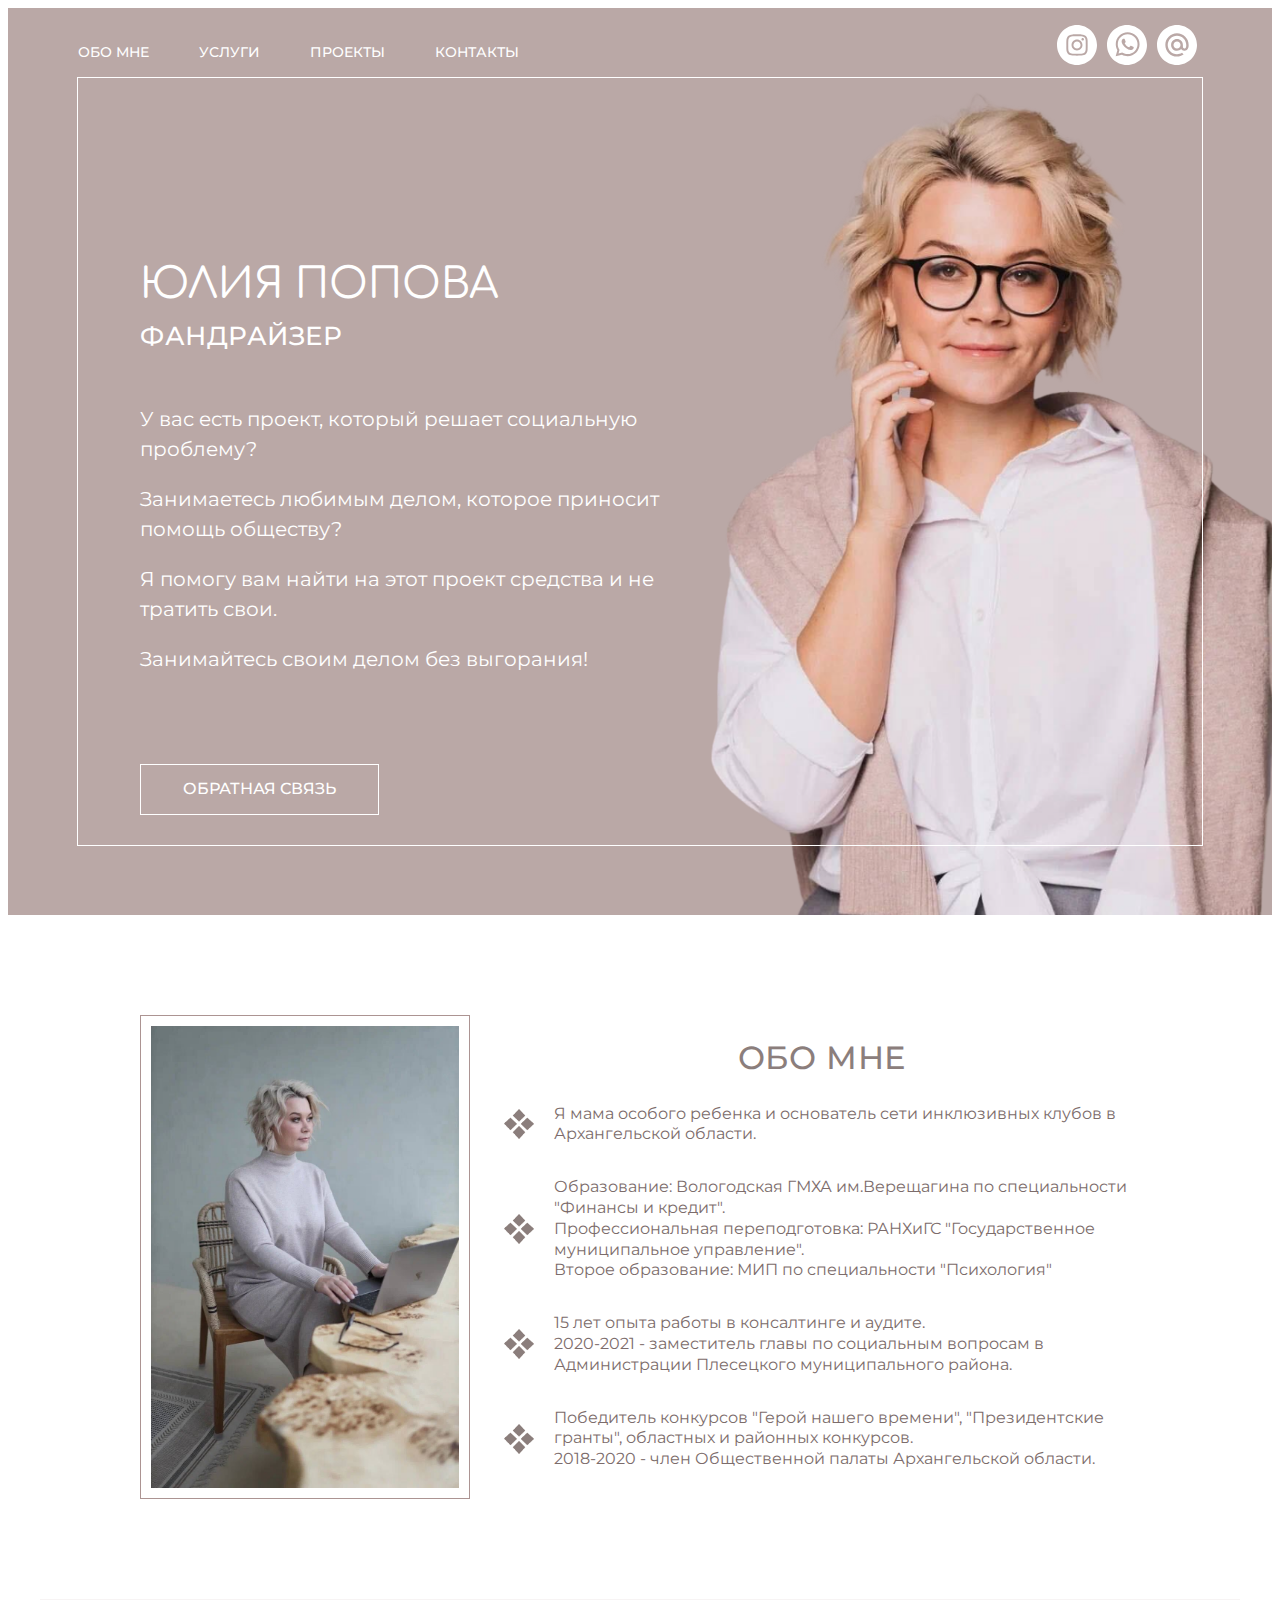
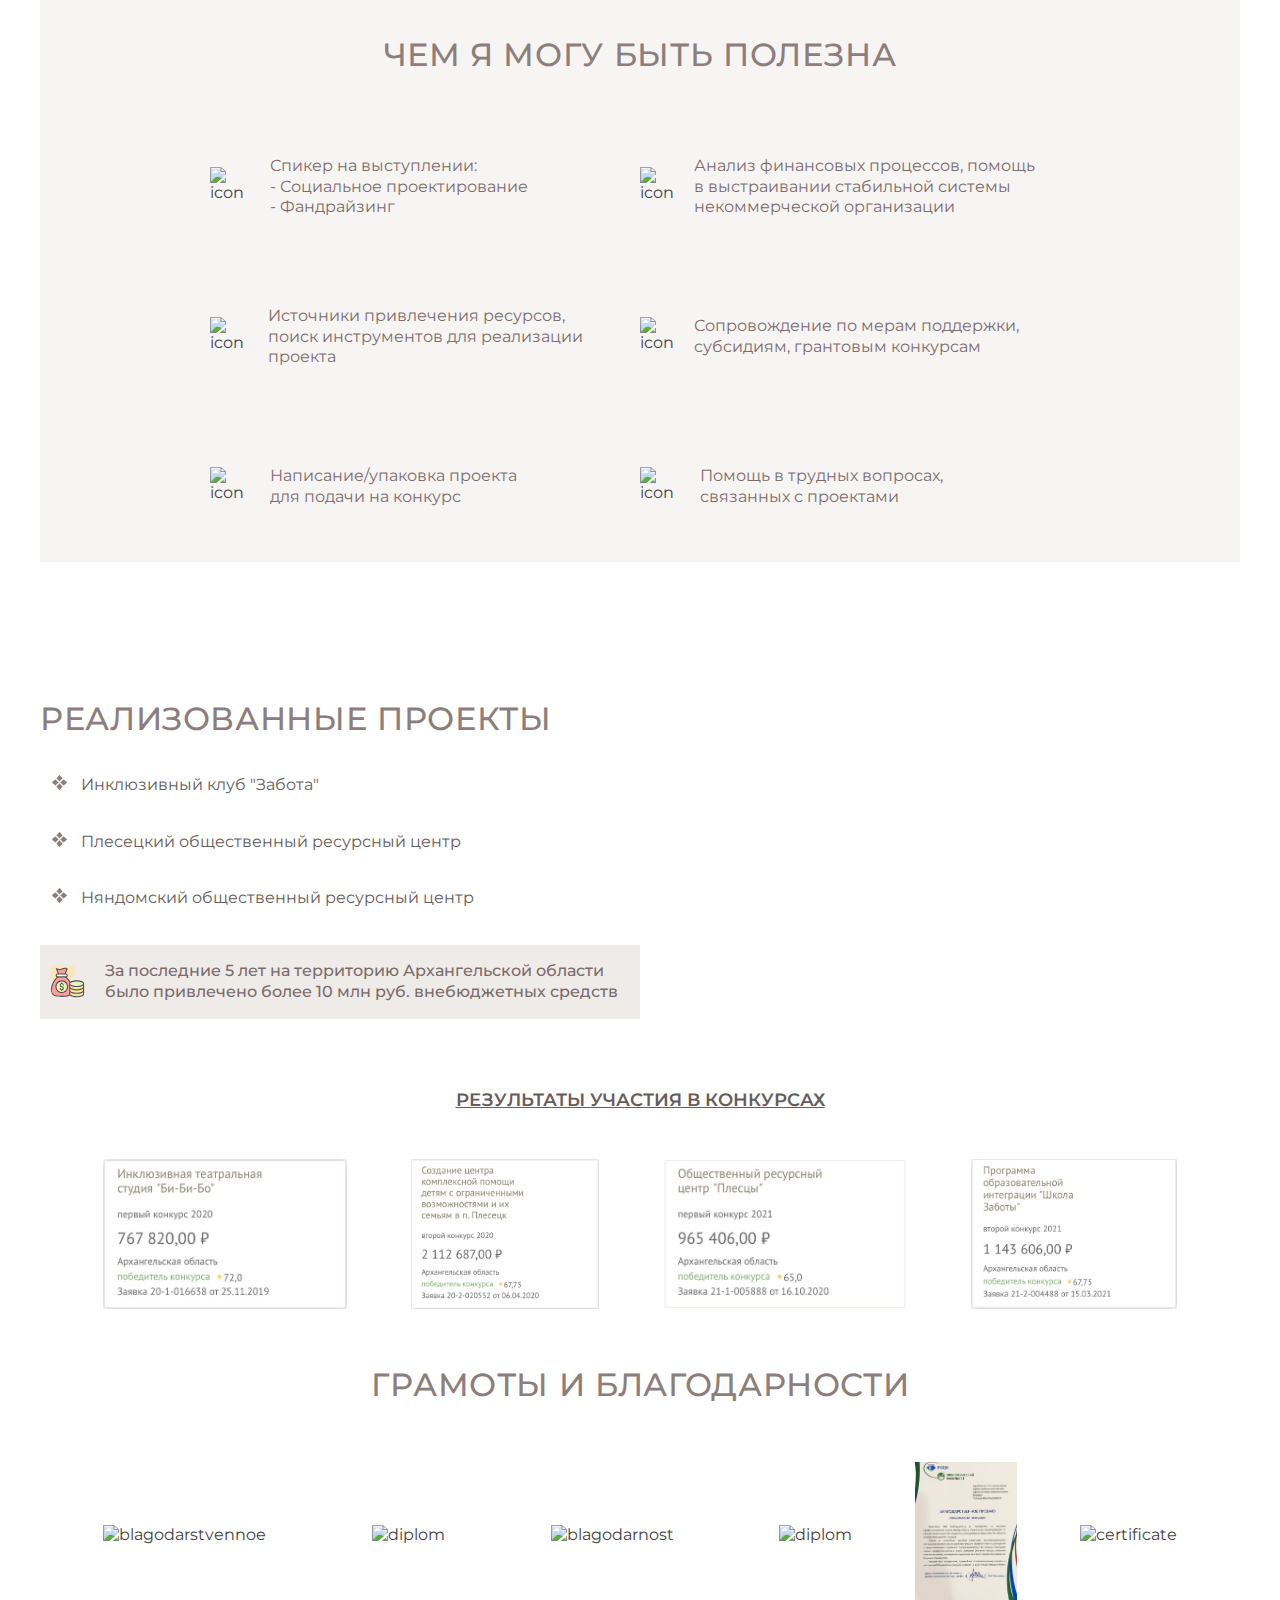
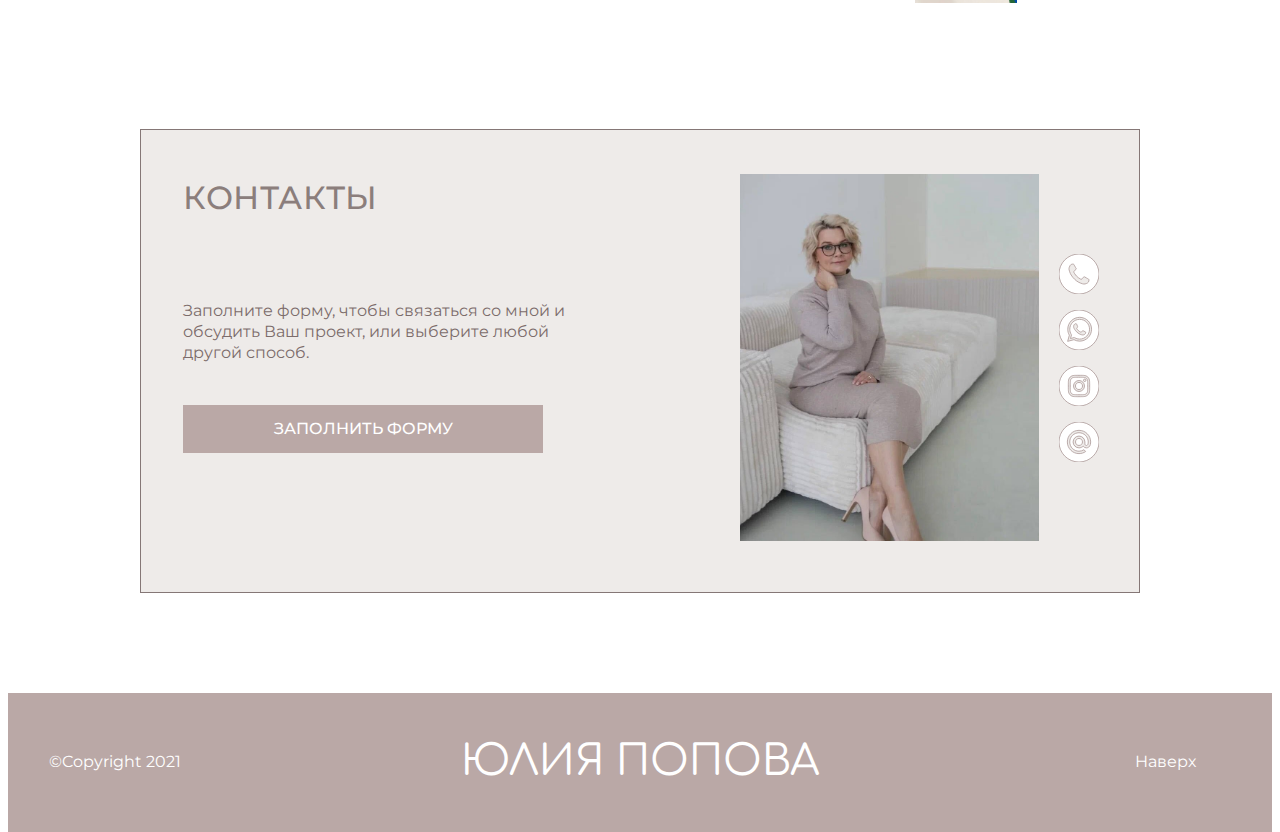
==== commit dd205936: "Merge pull request #35 from Gulkovva19/intro" ====
--- a/index.html
+++ b/index.html
@@ -9,6 +9,9 @@
     <link rel="preconnect" href="https://fonts.gstatic.com" crossorigin>
     <link
         href="https://fonts.googleapis.com/css2?family=Montserrat:wght@300;400;500;600;700&family=Pacifico&display=swap&subset=cyrillic-ext"
+        rel="stylesheet">
+    <link
+        href="https://fonts.googleapis.com/css2?family=Bellota+Text&family=Comfortaa:wght@300&family=Cormorant+SC:wght@500&family=Open+Sans:wght@300&family=Roboto+Slab:wght@300&family=Roboto:wght@700&family=Ubuntu:wght@500;700&display=swap"
         rel="stylesheet">
     <link rel="stylesheet" href="./assets/styles/normalize.css">
     <link rel="stylesheet" href="./assets/styles/styles.css">
@@ -91,31 +94,31 @@
                         <div class="about-item__container">
                             <div class="about-text text">
                                 <img src="/assets/images/about/about-icon-rhombus.png" alt="" class="icon-about">
-                                <p>Я мама особого ребенка и не по наслышке знаю все сложности, с которыми сталкиваются такие же родители, как и я. Этот опыт помог мне реализовать клуб для детей с ограниченными возможностями здоровья.
+                                <p>Я мама особого ребенка и основатель сети инклюзивных клубов в
+                                    Архангельской области.
                                 </p>
                             </div>
                             <div class="about-text text">
                                 <img src="/assets/images/about/about-icon-rhombus.png" alt="" class="icon-about">
-                                <p> Закончила Вологодскую ГМХА им.Верещагина по специальности "Финансы и кредит".<br>
-                                    В настоящее время прохожу профессиональную переподготовку по программе
-                                    "Государственное муниципальное Управление: государственная поддержка социально ориентированных
-                                    некоммерческих
-                                    организаций". </p>
+                                <p> Образование: Вологодская ГМХА им.Верещагина по специальности "Финансы и кредит".<br>
+                                    Профессиональная переподготовка: РАНХиГС
+                                    "Государственное муниципальное управление".<br>
+                                    Второе образование: МИП по специальности "Психология" </p>
                             </div>
                             <div class="about-text text">
                                 <img src="/assets/images/about/about-icon-rhombus.png" alt="" class="icon-about">
                                 <p>
-                                    Более 15 лет опыт работы в консалтинге и аудите малого и среднего бизнеса.
+                                    15 лет опыта работы в консалтинге и аудите.
                                     <br> 2020-2021 - заместитель главы по социальным
                                     вопросам в Администрации Плесецкого муниципального района.
                                 </p>
                             </div>
                             <div class="about-text text">
                                 <img src="/assets/images/about/about-icon-rhombus.png" alt="" class="icon-about">
-                                <p>Участница и победитель таких конкурсов, как: "Герой нашего времени", "Мама может",
-                                    Президентских грандов, областных и районных конкурсов социально ориентированных
-                                    некоммерческих организаций. <br>
-                                    2018-2020 - член Общественной палаты Архангельской области  годов.</p>
+                                <p>Победитель конкурсов "Герой нашего времени", "Президентские гранты",
+                                    областных и районных конкурсов.
+                                    <br>
+                                    2018-2020 - член Общественной палаты Архангельской области.</p>
                             </div>
                         </div>
 
@@ -124,7 +127,6 @@
                         <!-- <div class="about__button button">
                             <a href="">Связаться со мной</a>
                         </div> -->
-                        
                     </div>
                 </div>
             </div>
@@ -184,124 +186,144 @@
                         <h2 class="projects__title title">Реализованные проекты</h2>
                         <div class="projects__list">
                             <div class="project__image"
-                                style="background-image: url('/assets/images/block_projects/title_photo_2.png'); border-radius: 20px;">
+                                style="background-image: url('/assets/images/block_projects/title_photo_2.png'); border-radius: 15px;">
                             </div>
                             <div class="project__item">
-                                <a class="project__link" href="https://забота-клуб.рф" target="_blank">Инклюзивный клуб
-                                    "Забота"</a>
+                                <a class="project__link" href="https://забота-клуб.рф" target="_blank">
+                                    <img src="/assets/images/about/about-icon-rhombus.png" alt="" class="link-icon" />
+                                    Инклюзивный клуб "Забота"</a>
                             </div>
                             <div class="project__image" id="img_1"
                                 style="background-image: url('/assets/images/block_projects/Zabota.png');"></div>
                             <div class="project__item">
-                                <a class="project__link" href="http://nko.plescy2020.tilda.ws" target="_blank">Плесецкий
-                                    общественный ресурсный центр</a>
+                                <a class="project__link" href="http://nko.plescy2020.tilda.ws" target="_blank">
+                                    <img src="/assets/images/about/about-icon-rhombus.png" alt="" class="link-icon" />
+                                    Плесецкий общественный ресурсный центр</a>
                             </div>
                             <div class="project__image"
                                 style="background-image: url('/assets/images/block_projects/Plestsy.png');"></div>
                             <div class="project__item">
-                                <a class="project__link" href="https://vk.com/norc_29" target="_blank">Няндомский
-                                    общественный ресурсный центр</a>
+                                <a class="project__link" href="https://vk.com/norc_29" target="_blank">
+                                    <img src="/assets/images/about/about-icon-rhombus.png" alt="" class="link-icon" />
+                                    Няндомский общественный ресурсный центр</a>
                             </div>
                             <div class="project__image"
                                 style="background-image: url('/assets/images/block_projects/Nyandy.png');"></div>
                         </div>
+                        <div class="info">
+                            <img src="/assets/images/block_projects/icon.svg" alt="icon" class="icon" />
+                            <p class="text">За последние 5 лет на территорию Архангельской области было привлечено более
+                                10 млн руб. внебюджетных средств</p>
+                        </div>
                     </div>
 
                     <div class="projects__content_right">
 
                     </div>
-
-                    <!-- блок только для мобильной версии -->
-                    <div class="projects__content_mobile">
-                        <h2 class="projects__title title">Реализованные проекты</h2>
-                        <div class="projects__list_mobile">
-                            <a class="link_mobile" href="https://забота-клуб.рф" target="_blank">
-                                <img class="project__logo" src="/assets/images/block_projects/Zabota.png" alt="logo" />
-                            </a>
-                            <a class="link_mobile" href="https://vk.com/norc_29" target="_blank">
-                                <img class="project__logo" src="/assets/images/block_projects/Nyandy.png" alt="logo" />
-                            </a>
-                            <a class="link_mobile" href="http://nko.plescy2020.tilda.ws" target="_blank">
-                                <img class="project__logo" src="/assets/images/block_projects/Plestsy.png" alt="logo" />
-                            </a>
-
-                        </div>
-                    </div>
-                    <!-- конец блока для мобильной версии -->
-
-                    <div class="info">
+                </div>
+
+                <!-- блок только для мобильной версии -->
+                <div class="projects__content_mobile">
+                    <h2 class="projects__title title">Реализованные проекты</h2>
+                    <div class="projects__list_mobile">
+                        <a class="link_mobile" href="https://забота-клуб.рф" target="_blank">
+                            <img class="project__logo" src="/assets/images/block_projects/Nyandy.png" alt="logo" />
+                        </a>
+                        <a class="link_mobile" href="https://vk.com/norc_29" target="_blank">
+                            <img class="project__logo" src="/assets/images/block_projects/Zabota.png" alt="logo" />
+                        </a>
+                        <a class="link_mobile" href="http://nko.plescy2020.tilda.ws" target="_blank">
+                            <img class="project__logo" src="/assets/images/block_projects/Plestsy.png" alt="logo" />
+                        </a>
+                        <div class="info">
+                            <img src="/assets/images/block_projects/icon.svg" alt="icon" class="icon" />
+                            <p class="text">За последние 5 лет на территорию Архангельской области привлечено более 10
+                                млн руб. внебюджетных средств</p>
+                        </div>
+                    </div>
+                </div>
+                <!-- конец блока для мобильной версии -->
+
+                <!-- <div class="info">
                         <div class="info__wrapper">
                             <p class="info__item"><span>> 5 лет</span> работы с детьми с Овз и инвалидностью</p>
                             <p class="info__item"><span>> 200 детей</span> получили и продолжают получать помощь клуба
                             </p>
                             <p class="info__item"><span>> 6 млн руб</span> привлечённых средств на помощь детям</p>
                         </div>
-                    </div>
-                    <!-- <div class="projects__result">
-                        <h3 class="subtitle">Результаты участия в конкурсах</h3>
-                        <div class="result__content">
+                    </div> -->
+
+
+                <div class="projects__result">
+                    <h3 class="subtitle" style="color: rgb(102, 92, 91);">Результаты участия в конкурсах</h3>
+                    <p></p>
+                    <div class="result__content">
+                        <a href="javascript:void(0)" class="result__link">
                             <img class="result__img" src="/assets/images/block_projects/result_1.png" alt="result" />
+                        </a>
+                        <a href="javascript:void(0)" class="result__link">
                             <img class="result__img" src="/assets/images/block_projects/result_2.png" alt="result" />
+                        </a>
+                        <a href="javascript:void(0)" class="result__link">
                             <img class="result__img" src="/assets/images/block_projects/result_3.png" alt="result" />
+                        </a>
+                        <a href="javascript:void(0)" class="result__link">
                             <img class="result__img" src="/assets/images/block_projects/result_4.png" alt="result" />
-                        </div>
-                    </div> -->
-
-                    <div class="projects__result">
-                        <h3 class="subtitle">Результаты участия в конкурсах</h3>
-                        <div class="result__content">
-                            <a href="javascript:void(0)" class="result__link">
-                                <img class="result__img" src="/assets/images/block_projects/result_1.png"
-                                    alt="result" />
-                            </a>
-                            <a href="javascript:void(0)" class="result__link">
-                                <img class="result__img" src="/assets/images/block_projects/result_2.png"
-                                    alt="result" />
-                            </a>
-
-
-                            <a href="javascript:void(0)" class="result__link">
-
-                                <img class="result__img" src="/assets/images/block_projects/result_3.png"
-                                    alt="result" />
-                            </a>
-                            <a href="javascript:void(0)" class="result__link">
-                                <img class="result__img" src="/assets/images/block_projects/result_4.png"
-                                    alt="result" />
-                            </a>
-                        </div>
-                    </div>
-                </div>
-
-            </div>
-    </div>
-
-    <div class="certificates">
-        <div class="certificates__content">
-            <h2 class="certificates__title title">Грамоты и благодарности</h2>
-            <div class="certificates__diplom">
-                <img src="./assets/images/blagodarstvennoe.png" alt="blagodarstvennoe">
-            </div>
-            <div class="certificates__diplom__first">
-                <img src="./assets/images/blagodarnost.png" alt="blagodarnost">
-            </div>
-            <div class="certificates__diplom__second">
-                <img src="./assets/images/certificate.png" alt="certificate">
-            </div>
-            <div class="certificates__diplom__third">
-                <img src="./assets/images/diplom.png" alt="diplom">
-            </div>
-            <div class="certificates__diplom__fourth">
-                <img src="./assets/images/tetradkadruzbi.png" alt="diplom">
-            </div>
-            <div class="certificates__diplom__fifth">
-                <img src="./assets/images/diplomzabota.jpg" alt="diplom">
-            </div>
-        </div>
-    </div>
-
-
-    <!-- <div class="feedback">
+                        </a>
+                    </div>
+                </div>
+            </div>
+
+
+            <div class="certificates">
+                <div class="certificates__content">
+                    <h2 class="certificates__title title">Грамоты и благодарности</h2>
+                    <div class="certificates__diplom diplom">
+                        <img src="./assets/images/blagodarstvennoe.png" alt="blagodarstvennoe">
+                    </div>
+                    <div class="certificates__diplom__first diplom">
+                        <img src="./assets/images/blagodarnost.png" alt="blagodarnost">
+                    </div>
+                    <div class="certificates__diplom__second diplom">
+                        <img src="./assets/images/certificate.png" alt="certificate">
+                    </div>
+                    <div class="certificates__diplom__third diplom">
+                        <img src="./assets/images/diplom.png" alt="diplom">
+                    </div>
+                    <div class="certificates__diplom__fourth diplom">
+                        <img src="./assets/images/tetradkadruzbi.png" alt="diplom">
+                    </div>
+                    <div class="certificates__diplom__fifth diplom">
+                        <img src="./assets/images/diplomzabota.jpg" alt="diplom">
+                    </div>
+                </div>
+                <div class="certificates__slider">
+                    <h2 class="certificates__title title">Грамоты и благодарности</h2>
+                    <div class="slider">
+                        <div class="certificates__diplom diplom slider__item">
+                            <img src="./assets/images/blagodarstvennoe.png" alt="blagodarstvennoe">
+                        </div>
+                        <div class="certificates__diplom__first diplom slider__item">
+                            <img src="./assets/images/blagodarnost.png" alt="blagodarnost">
+                        </div>
+                        <div class="certificates__diplom__second diplom slider__item">
+                            <img src="./assets/images/certificate.png" alt="certificate">
+                        </div>
+                        <div class="certificates__diplom__third diplom slider__item">
+                            <img src="./assets/images/diplom.png" alt="diplom">
+                        </div>
+                        <div class="certificates__diplom__fourth diplom slider__item">
+                            <img src="./assets/images/tetradkadruzbi.png" alt="diplom">
+                        </div>
+                        <div class="certificates__diplom__fifth diplom slider__item">
+                            <img src="./assets/images/diplomzabota.jpg" alt="diplom">
+                        </div>
+                    </div>
+                </div>
+            </div>
+
+
+            <!-- <div class="feedback">
                 <div class="feedback__content">
                     <h2 class="feedback__title title">Отзывы</h2>
                     <div class="feedback__firstscreen">
@@ -312,25 +334,25 @@
                     </div>
                 </div>
             </div> -->
-    <!--
+            <!--
     <div class="faq" id="faq">
         <div class="faq__content">
             Блок "Вопросы/ответы" (если будем успевать и Заказчица одобрит идею)
         </div>
     </div>-->
 
-    <div class="contacts" id="contacts">
-        <div class="contacts__content">
-            <div class="connection__container">
-
-                <form class="contact-form__inputs" action="//" method="">
-                    <h2 class="contacts__title title">КОНТАКТЫ</h2>
-                    <p class="contacts__text text">Заполните форму ниже, чтобы связаться со мной и обсудить
-                        ваш
-                        проект, или
-                        выберите любой
-                        другой способ. </p>
-                    <div>
+            <div class="contacts" id="contacts">
+                <div class="contacts__content">
+                    <div class="connection__container">
+
+                        <form class="contact-form__inputs" action="//" method="">
+                            <h2 class="contacts__title title">КОНТАКТЫ</h2>
+                            <p class="contacts__text text">Заполните форму, чтобы связаться со мной и обсудить
+                                Ваш
+                                проект, или
+                                выберите любой
+                                другой способ. </p>
+                            <!-- <div>
                         <input class="contact-input" type="text" name="user_name" value="" placeholder="Ваше имя *"
                             tabindex="1" required />
 
@@ -338,71 +360,73 @@
                     <div>
                         <input class="contact-input" type="tel" name="user_email" value="" placeholder="Ваш телефон *"
                             tabindex="2" required />
-                    </div>
-                    <div class="contacts__button button">
-                        <a href="">Отправить заявку</a>
-                    </div>
-                </form>
-            </div>
-
-
-            <div class="image__container">
-                <img class="contact_image" src="/assets/images/contacts/Изображение из iOS.jpg" alt="photo">
-            </div>
-
-            <div class="social__container">
-
-                <div class="phone social-icons">
-                    <a href="tel:89115994852" target="_blank">
-                        <?xml version="1.0" encoding="UTF-8"?>
-                        <svg class="icon icon_phone">
-                            <use xlink:href="assets/images/contacts/icons.svg#phone2"></use>
-                        </svg>
-                </div>
-
-                <div class="whatsapp social-icons">
-                    <a href="whatsapp://send?phone=89115994852" target="_blank">
-                        <svg class="icon icon_whatsapp">
-                            <use xlink:href="assets/images/contacts/icons.svg#whatsapp2"></use>
-                        </svg>
-                    </a>
-                </div>
-
-                <div class="insta social-icons">
-                    <a href="https://instagram.com/yulia_popova29?utm_medium=copy_link" target="_blank">
-                        <svg class="icon icon_insta">
-                            <use xlink:href="assets/images/contacts/icons.svg#instagram2"></use>
-                        </svg>
-                    </a>
-                </div>
-
-                <div class="mail social-icons">
-                    <a href="mailto:Popofffa08@mail.ru" target="_blank">
-                        <svg class="icon icon_mail">
-                            <use xlink:href="assets/images/contacts/icons.svg#mail2"></use>
-                        </svg>
-                    </a>
-                </div>
-            </div>
-        </div>
+                    </div> -->
+                            <div class="contacts__button button">
+                                <a href="">Заполнить форму</a>
+                            </div>
+                        </form>
+                    </div>
+
+
+                    <div class="image__container">
+                        <img class="contact_image" src="/assets/images/contacts/Изображение из iOS.jpg" alt="photo">
+                    </div>
+
+                    <div class="social__container">
+
+                        <div class="phone social-icons">
+                            <a href="tel:89115994852" target="_blank">
+                                <?xml version="1.0" encoding="UTF-8"?>
+                                <svg class="icon icon_phone">
+                                    <use xlink:href="assets/images/contacts/icons.svg#phone2"></use>
+                                </svg>
+                            </a>
+                        </div>
+
+                        <div class="whatsapp social-icons">
+                            <a href="whatsapp://send?phone=89115994852" target="_blank">
+                                <svg class="icon icon_whatsapp">
+                                    <use xlink:href="assets/images/contacts/icons.svg#whatsapp2"></use>
+                                </svg>
+                            </a>
+                        </div>
+
+                        <div class="insta social-icons">
+                            <a href="https://instagram.com/yulia_popova29?utm_medium=copy_link" target="_blank">
+                                <svg class="icon icon_insta">
+                                    <use xlink:href="assets/images/contacts/icons.svg#instagram2"></use>
+                                </svg>
+                            </a>
+                        </div>
+
+                        <div class="mail social-icons">
+                            <a href="mailto:Popofffa08@mail.ru" target="_blank">
+                                <svg class="icon icon_mail">
+                                    <use xlink:href="assets/images/contacts/icons.svg#mail2"></use>
+                                </svg>
+                            </a>
+                        </div>
+                    </div>
+                </div>
+            </div>
+        </main>
+
+        <footer class="footer">
+            <div class="footer__content color_white">
+                <div class="footer__copyright">
+                    <p>©Copyright 2021</p>
+                </div>
+                <div class="footer__title title">
+                    <p>Юлия Попова</p>
+                </div>
+                <div class="footer__anchor">
+                    <a href="#top" class="footer_link">Наверх</a>
+                </div>
+            </div>
+        </footer>
     </div>
-    </main>
-
-    <footer class="footer">
-        <div class="footer__content color_white">
-            <div class="footer__copyright">
-                <p>©Copyright 2021</p>
-            </div>
-            <div class="footer__title title">
-                <p>Юлия Попова</p>
-            </div>
-            <div class="footer__anchor">
-                <a href="#top" class="footer_link">Наверх</a>
-            </div>
-        </div>
-    </footer>
-    </div>
-    <script src="http://code.jquery.com/jquery-3.4.1.slim.min.js"></script>
+    <script src="http://code.jquery.com/jquery-3.4.1.min.js"></script>
+    <script src="assets/js/slick.min.js"></script>
     <script src="assets/js/script.js"></script>
 </body>
 
--- a/assets/styles/styles.css
+++ b/assets/styles/styles.css
@@ -104,7 +104,8 @@
 
 /* = HEADER ================================================ */
 /* - Позиционирование -------------------------------------- */
-.header { /*версия 19.12 13:16*/
+.header {
+    /*версия 20.12 17:55*/
     grid-area: header;
     display: grid;
     width: 100%;
@@ -118,7 +119,6 @@
 
 .header::before {
     content: '';
-    position: absolute;
     top: 0;
     left: 0;
     width: 100%;
@@ -131,7 +131,7 @@
     display: grid;
     min-height: 80px;
     align-items: center;
-    grid-template-columns: minmax(auto, 170px) minmax(auto, 880px) minmax(auto, 150px);
+    grid-template-columns: minmax(auto, 170px) minmax(auto, 860px) minmax(auto, 170px);
     grid-template-areas:
         "header__menu header__menu header__social";
 }
@@ -156,7 +156,13 @@
     list-style-type: none;
     position: relative;
     padding-inline-start: 0px;
+    cursor: pointer;
     z-index: 3;
+}
+
+.menu__list li:hover {
+    -webkit-transform: scale(1.2, 1.2);
+    transform: scale(1.2, 1.2);
 }
 
 .menu__list li:not(:last-of-type) {
@@ -167,12 +173,18 @@
     grid-area: header__social;
     display: flex;
     z-index: 3;
-    padding-right: 70px;
-}
-
-.icon {
+    margin: 0px;
+}
+
+.social__img {
+    max-width: 25px;
     display: block;
-    object-fit: cover;
+    padding-left: 25px;
+}
+
+.social__img:hover {
+    -webkit-transform: scale(1.2, 1.2);
+    transform: scale(1.2, 1.2);
 }
 
 /* - Типографика ------------------------------------------- */
@@ -219,7 +231,8 @@
         min-height: 60px;
         width: 100%;
         align-items: center;
-        grid-template-columns: 60px minmax(auto, 773px) minmax(60px, 170px);
+        margin-top: 5px;
+        grid-template-columns: 60px minmax(auto, 773px) minmax(auto, 170px);
         grid-template-areas:
             "header__burger header__logo header__social";
     }
@@ -229,7 +242,7 @@
         display: grid;
         width: 100%;
         align-items: center;
-        grid-template-columns: minmax(auto, 170px) minmax(auto, 823px);
+        grid-template-columns: minmax(auto, 70px) 1fr;
         grid-template-areas: "header__burger header__logo";
     }
 
@@ -304,6 +317,7 @@
         overflow: auto;
         background: #FFFFFF;
         background-attachment: local;
+        justify-self: center;
     }
 
     .header__menu.active {
@@ -312,7 +326,7 @@
 
     .menu__list {
         display: block;
-        padding-top: 110px;
+        padding-top: 150px;
     }
 
     .menu__list li {
@@ -334,6 +348,7 @@
     .header__social {
         justify-self: right;
         padding-right: 0px;
+        margin-right: 10px;
     }
 
     .header__social.active {
@@ -355,13 +370,9 @@
         padding-top: 15px;
     }
 
-    .header__social {
-        grid-area: header__social;
-        justify-self: right;
-    }
-
-    .social__img {
-        padding-left: 20px;
+    .header__burger {
+        grid-area: header__burger;
+        justify-self: left;
     }
 
     .header__logo {
@@ -372,19 +383,9 @@
         z-index: 3;
     }
 
-
-    .header__burger {
-        grid-area: header__burger;
-        justify-self: left;
-    }
-
-    .social__img {
-        max-width: 40px;
-    }
-
     .header__logo a {
-        font-family: 'Pacifico', cursive;
-        font-size: 32px;
+        font-family: 'Comfortaa', cursive;
+        font-size: 28px;
         font-style: normal;
         font-weight: 400;
         line-height: 130%;
@@ -393,17 +394,38 @@
         text-decoration: none;
         color: #FFFFFF;
     }
+
+    .header__social {
+        grid-area: header__social;
+        justify-self: right;
+        margin-right: 0px;
+    }
+
+    .social__img {
+        padding-left: 20px;
+        max-width: 40px;
+    }
 }
 
 @media screen and (max-width: 500px) {
     .header__content {
         grid-area: header__content;
-        grid-template-columns: minmax(auto, 170px) 1fr minmax(auto, 170px);
+        grid-template-columns: minmax(auto, 50px) 1fr minmax(auto, 170px);
         grid-template-areas: "header__burger header__logo header__social";
     }
 
     .header__content {
-        padding-top: 15px;
+        padding-top: 10px;
+    }
+
+    .header__burger {
+        grid-area: header__burger;
+        justify-self: left;
+        margin-right: 20px;
+    }
+
+    .header__logo {
+        justify-self: left;
     }
 
     .header__social {
@@ -411,17 +433,8 @@
         justify-self: right;
     }
 
-    .header__logo {
-        justify-self: center;
-    }
-
-    .header__burger {
-        grid-area: header__burger;
-        justify-self: left;
-    }
-
-    .header__burger {
-        margin-right: 20px;
+    .social__img {
+        padding-left: 5px;
     }
 }
 
@@ -488,21 +501,21 @@
 /* - Позиционирование -------------------------------------- */
 .intro {
     grid-area: intro;
+    min-height: 100vh;
+    margin-top: -80px;
+    background: url("/assets/images/block_intro/sansbg.png") 100% 80px/contain no-repeat, #baa8a6;
+    outline: 1px solid #FFFFFF;
+    outline-offset: -70px;
     display: grid;
     grid-template-columns: minmax(1rem, 1fr) minmax(auto, 1200px) minmax(1rem, 1fr);
     grid-template-areas:
         ". intro__content .";
-    background: url("/assets/images/block_intro/sansbg.png") 100% 80px/contain no-repeat, #baa8a6;
-    min-height: 100vh;
-    margin-top: -80px;
-    outline: 1px solid #FFFFFF;
-    outline-offset: -70px;
 }
 
 .intro__content {
     grid-area: intro__content;
+    min-height: 100vh;
     display: grid;
-    min-height: 100vh;
     grid-template-columns: minmax(auto, 100px) minmax(auto, 1000px) minmax(auto, 100px);
     grid-template-areas:
         ". intro__teaser .";
@@ -511,11 +524,9 @@
 .intro__teaser {
     grid-area: intro__teaser;
     align-self: center;
+    justify-self: left;
     text-align: left;
-    padding-right: 300px;
-    padding-top: 30%;
-    padding-bottom: 100px;
-    justify-self: left;
+    padding: 25% 300px 100px 0px;
 }
 
 .intro__title {
@@ -562,9 +573,16 @@
 }
 
 /* - Медиазапросы ------------------------------------------ */
+@media screen and (max-width: 1365px) {
+    .intro__teaser {
+        padding-right: 400px;
+    }
+}
+
 @media screen and (max-width: 1024px) and (orientation:portrait) {
     .intro {
         grid-area: intro;
+        background: url("/assets/images/block_intro/sansbg.png") 100% 100%/contain no-repeat, #baa8a6;
         display: grid;
         grid-template-areas:
             "intro__content intro__content intro__content";
@@ -572,44 +590,57 @@
 
     .intro__content {
         grid-area: intro__content;
+        background-color: rgba(0, 0, 0, 0.2);
         display: grid;
         grid-template-columns: minmax(auto, 100px) minmax(auto, 804px) minmax(auto, 100px);
         grid-template-areas:
             ". intro__teaser .";
-        background-color: rgba(0, 0, 0, 0.2);
     }
 
     .intro__teaser {
-        padding-top: 60%;
-        padding-bottom: 50px;
+        align-self: end;
+        padding-bottom: 150px;
+        padding-left: 30px;
+        padding-right: 10px;
+    }
+
+    .intro__text {
+        margin: 0px 0px 50px 0px;
     }
 }
 
 @media screen and (max-width: 1023px) {
     .intro {
-        grid-template-columns: minmax(1rem, 1fr) minmax(auto, 994px) minmax(1rem, 1fr);
+        display: grid;
         outline: 1px solid #FFFFFF;
         outline-offset: -60px;
+        grid-template-columns: minmax(1rem, 1fr) minmax(auto, 994px) minmax(1rem, 1fr);
+    }
+
+    .intro__teaser {
+        grid-area: intro__teaser;
+        padding-bottom: 100px;
+        padding-left: 20px;
     }
 }
 
 @media screen and (max-width: 768px) {
     .intro {
+        min-height: 100vh;
+        outline: none;
         grid-template-columns: minmax(1rem, 1fr) minmax(auto, 748px) minmax(1rem, 1fr);
-        outline: none;
-        min-height: 100vh;
     }
 
     .intro__content {
         grid-area: intro__content;
         display: grid;
-        grid-template-columns: minmax(auto, 20px) minmax(auto, 728px) minmax(auto, 20px);
+        grid-template-columns: minmax(1rem, 1fr) minmax(auto, 748px) minmax(1rem, 1fr);
         grid-template-areas:
             ". intro__teaser .";
     }
 
     .intro__teaser {
-        padding-top: 60%;
+        align-self: end;
         padding-bottom: 50px;
     }
 
@@ -620,14 +651,14 @@
     .intro__title_alternative {
         display: flex;
         color: #FFFFFF;
+        margin-bottom: 16px;
     }
 }
 
 @media screen and (max-width: 500px) {
     .intro {
-        grid-template-columns: minmax(1rem, 1fr) minmax(auto, 994px) minmax(1rem, 1fr);
+        min-height: 100vh;
         outline: none;
-        min-height: 100vh;
         grid-template-columns: minmax(1rem, 1fr) minmax(auto, 480px) minmax(1rem, 1fr);
         grid-template-areas:
             "intro__content intro__content intro__content";
@@ -635,18 +666,24 @@
 
     .intro__content {
         grid-area: intro__content;
+        background-color: rgba(0, 0, 0, 0.2);
         display: grid;
-        grid-template-columns: minmax(auto, 20px) minmax(auto, 440px) minmax(auto, 20px);
+        grid-template-columns: minmax(auto, 60px) minmax(auto, 400px) minmax(auto, 20px);
         grid-template-areas:
             ". intro__teaser .";
-        background-color: rgba(0, 0, 0, 0.2);
     }
 
     .intro__teaser {
         grid-area: intro__teaser;
-        align-self: center;
+        align-self: end;
         text-align: left;
+        margin-top: 60%;
         padding-right: 0px;
+        padding-left: 0px;
+    }
+
+    .intro__title_alternative {
+        margin-bottom: 0px;
     }
 }
 
@@ -855,18 +892,20 @@
 
 /* = PROJECTS ================================================ */
 .projects {
+    margin-bottom: 0;
     grid-area: projects;
     display: grid;
     grid-template-columns: minmax(1rem, 1fr) minmax(auto, 1200px) minmax(1rem, 1fr);
+    grid-template-rows: unset;
     grid-template-areas:
-        ". projects__content .";
+        ". projects__content ."
+        ". projects__result .";
     /* background-color: #fae8c757; */
 }
 
 .projects__content {
     grid-area: projects__content;
     display: flex;
-    /* flex-direction: row; */
     flex-direction: column;
     position: relative;
 }
@@ -883,32 +922,69 @@
 }
 
 .projects__content .projects__content_left .projects__list {
-    min-height: 200px;
+    min-height: 170px;
     display: flex;
     flex-direction: column;
     justify-content: space-between;
-    padding-left: 10px;
+    padding-left: 12px;
 }
 
 .projects__content .projects__content_left .projects__list .project__item {
     display: flex;
     flex-direction: column;
     flex-grow: 1;
-    justify-content: center;
+    /* justify-content: center; */
 }
 
 .projects__content .projects__content_left .projects__list .project__item .project__link {
     display: block;
     text-decoration: none;
-    color: #282322;
+    color: rgb(40, 35, 34);
     transition: all .3s ease;
     /*прочти, что за свойство*/
+    color: rgb(102, 92, 91);
 }
 
 .projects__content .projects__content_left .projects__list .project__item:hover .project__link {
-    font-size: 20px;
+    /* font-size: 20px; */
+    font-style: normal;
+    /* font-weight: 600; */
+    color: rgb(92, 85, 84);
+}
+
+.projects__content .projects__content_left .projects__list .project__link .link-icon {
+    height: 15px;
+    margin-right: 10px;
+}
+
+.projects__content .projects__content_left .projects__list .project__item:hover .project__link {
+    font-size: 17px;
     font-style: normal;
     font-weight: 600;
+    color: #665b5a;
+    text-shadow: 5px 5px 15px rgba(114, 101, 100, 0.8);
+}
+
+.projects__content .projects__content_left .info {
+    margin-top: 0;
+    display: flex;
+    flex-direction: row;
+    background: #baada63f;
+    /* height: auto; */
+}
+
+.projects__content .projects__content_left .icon {
+    max-height: 35px;
+    text-align: center;
+    margin-left: 10px;
+}
+
+
+.projects__content .projects__content_left p.text {
+    /* min-height: 50px; */
+    font-style: normal;
+    font-weight: 500;
+
 }
 
 .projects__content .projects__content_left .projects__list .project__item+.project__image,
@@ -920,12 +996,9 @@
     position: absolute;
     right: 10px;
     width: calc(50% - 20px);
-    /* top: 50%; */
-    top: 25%;
-    /* transform: translateY(-50%); */
-    transform: translateY(-55%);
-    /* height: 90%; */
-    height: 40%;
+    top: 50%;
+    transform: translateY(-50%);
+    height: 100%;
     opacity: 0;
     transition: all .3s ease;
 }
@@ -936,7 +1009,7 @@
 
 .projects__content .projects__content_left .projects__list .project__image:first-child {
     z-index: 1;
-    opacity: 1;
+    opacity: 0.8;
 }
 
 .projects__content .projects__content_left .projects__list:hover .project__image:first-child {
@@ -944,7 +1017,7 @@
 }
 
 .projects__content .projects__content_left .projects__list .project__item:hover+.project__image {
-    opacity: 1;
+    opacity: 0.7;
 }
 
 .projects__content .projects__content_right {
@@ -952,28 +1025,32 @@
     width: 50%;
 }
 
-.projects__content .projects__result {
-    margin-top: 30px;
+.projects__result {
+    grid-area: projects__result;
+    margin-top: 70px;
     display: flex;
     flex-direction: column;
 }
 
-.projects__content .subtitle {
+.projects__result .subtitle {
+    margin-bottom: 15px;
     text-align: center;
-}
-
-.projects__content .projects__result .result__content {
+    text-decoration: underline;
+    margin: 0;
+}
+
+.projects__result .result__content {
     display: flex;
     flex-direction: row;
     justify-content: space-evenly;
 }
 
-.projects__content .result__content .result__link {
+.projects__result .result__content .result__link {
     margin-top: 15px;
     max-height: 150px;
 }
 
-.projects__content .result__content .result__link .result__img {
+.projects__result .result__content .result__link .result__img {
     width: 100%;
     height: 100%;
     display: block;
@@ -982,22 +1059,23 @@
     opacity: 0.7;
 }
 
-.projects__content .result__content .result__link .result__img:hover {
-    transform: scale(1.2, 1.4);
+.projects__result .result__content .result__link .result__img:hover {
+    transform: scale(1.2, 1.3);
     /* filter: alpha (Opacity=100); */
     opacity: 1;
-}
-
-.projects__content .info {
-    /* background: #f0ddbba9; */
-    margin-top: 50px;
-    /* max-width: 800px;
+    box-shadow: 0 5px 15px rgba(114, 101, 100, 0.8);
+}
+
+/* .projects__content .info {
+    background: #f0ddbba9; */
+/* margin-top: 50px; */
+/* max-width: 800px;
     height: 100%;
     display: flex;
-    flex-direction: row; */
-}
-
-.projects__content .info .info__wrapper {
+    flex-direction: row;
+ } */
+
+/* .projects__content .info .info__wrapper {
     background-color: #baa8a61f;
     border: 1px solid #857776;
     margin: 0 auto;
@@ -1007,17 +1085,17 @@
     flex-direction: row;
     justify-content: space-around;
     align-items: center;
-}
-
-.projects__content .info .info__item {
+ } */
+
+/* .projects__content .info .info__item {
     max-width: 230px;
-    height: 130px;
+    height: 13git0px;
     display: flex;
     flex-direction: column;
     justify-content: center;
-}
-
-.projects__content .info .info__item span {
+ }
+
+ .projects__content .info .info__item span {
     display: block;
     margin-bottom: 10px;
     font-size: 33px;
@@ -1027,7 +1105,7 @@
     letter-spacing: 0em;
     text-align: left;
     color: #857776;
-}
+ } */
 
 
 @media screen and (max-width: 1024px) {
@@ -1035,128 +1113,166 @@
         grid-template-columns: minmax(1rem, 1fr) minmax(auto, 994px) minmax(1rem, 1fr);
     }
 
-    /* .projects .projects__content .projects__content_left {
+    .project__content_mobile {
         display: none;
     }
 
-    .projects__content_mobile {
-        grid-area: projects__content;
-        display: flex;
-        flex-direction: column;
-    }
-
-    .projects__content_mobile .projects__list_mobile {
-        min-height: 250px;
-        max-width: 900px;
-        display: flex;
-        flex-direction: row;
-        justify-content: space-evenly;
-        margin-top: 20px;
-    }
-
-    .projects__content_mobile .projects__list_mobile .link_mobile {
-        display: block;
-        min-height: 150px;
-        width: 150px;
-    } */
-
+    .projects__content .projects__content_left {
+        max-height: 350px;
+    }
+
+    .projects__content .projects__content_left .projects__list {
+        min-height: 120px;
+    }
+
+
+    .projects__result .result__content {
+        margin-top: 120px;
+    }
+
+    .projects__content .projects__content_left .projects__list .project__item+.project__image,
+    .projects__content .projects__content_left .projects__list .project__image:first-child {
+        top: 65%;
+    }
+
+    .projects__result .result__content {
+        margin-top: 40px;
+    }
+
+    .projects__result .subtitle {
+        margin-top: 15px;
+        /* margin-bottom: 15px; */
+    }
 
     .projects__result .result__content .result__link:focus .result__img,
     .projects__result .result__content .result__link:active .result__img {
         transform: scale(1.2, 1.3);
         opacity: 1;
-        box-shadow: 0 5px 15px rgba(126, 112, 111, 0.8);
+        box-shadow: 0 5px 15px rgba(114, 101, 100, 0.8);
         height: 100%;
         width: 100%;
         overflow: hidden;
     }
-
 }
 
 @media screen and (max-width: 768px) {
     .projects {
+        grid-area: projects;
+        margin-bottom: 0;
+        display: grid;
         grid-template-columns: minmax(1rem, 1fr) minmax(auto, 748px) minmax(1rem, 1fr);
         grid-template-rows: unset;
         grid-template-areas:
             ". projects__content_mobile ."
             ". projects__result .";
-
-    }
-
-    .projects .projects__content .projects__content_left {
+    }
+
+    .projects__content {
         display: none;
     }
 
 
     .projects__content_mobile {
-        grid-area: projects__content;
+        grid-area: projects__content_mobile;
         display: flex;
-        /* flex-direction: row; */
         flex-direction: column;
-        min-width: 900px;
+        align-items: center;
+    }
+
+    .projects__content_mobile .title {
+        margin-bottom: 0;
     }
 
     .projects__content_mobile .projects__list_mobile {
-        min-height: 150px;
-        max-width: 400px;
-        /*или тут оставить макс-ширину 350рх ?*/
         display: flex;
         flex-direction: row;
         flex-wrap: wrap;
-        justify-content: space-evenly;
+        justify-content: space-around;
         margin-top: 10px;
     }
 
     .projects__content_mobile .projects__list_mobile .link_mobile {
         display: block;
-        min-height: 150px;
-        /* width: 150px; */
+        margin-top: 15px;
+        /* opacity: 0.9; - согласуй с девочками */
     }
 
     .projects__content_mobile .projects__list_mobile .link_mobile .project__logo {
-        max-height: 150px;
-    }
-
-
-    .projects .projects__content .projects__result {
-        margin-top: 30px;
-        max-width: 400px;
-        /*или тут оставить макс-ширину 350рх ?*/
+        max-height: 190px;
+    }
+
+    .projects__content_mobile .info {
+        margin-top: 25px;
+        margin-bottom: 60px;
         display: flex;
-        flex-direction: column;
-    }
-
-    .projects .projects__content .subtitle {
-        text-align: center;
-    }
-
-    .projects .projects__content .projects__result .result__content {
+        flex-direction: row;
+        background: #baada63f;
+        max-width: 700px;
+    }
+
+    .projects__content_mobile .info .icon {
+        margin-left: 10px;
+        margin-right: 10px;
+    }
+
+
+    .projects__result {
+        grid-area: projects__result;
+        margin: 0;
+        display: flex;
+        /* flex-direction: column; */
+    }
+
+    .projects__result .result__content {
         display: flex;
         flex-direction: row;
         flex-wrap: wrap;
-        justify-content: space-evenly;
-    }
-
-    .projects .projects__content .result__content .result__link {
+        justify-content: space-around;
+        margin: 0 auto;
+        background: #baada63f;
+        max-width: 90%;
+        padding-bottom: 30px;
+    }
+
+    .projects__result .result__content .result__link {
+        /* width: 180px; */
+        width: 35%;
+        margin-top: 20px;
+    }
+
+
+
+
+    /* .projects__result .result__content { */
+    /* display: grid; */
+    /* grid-template-columns: repeat(2, 200px); */
+    /* grid-template-columns: repeat(auto-fill, minmax(200px, 1fr)); */
+    /* grid-template-areas: */
+    /* "result__img result__img" */
+    /* "result__img result__img"; */
+    /* margin: 0 auto; */
+    /* gap: 30px; */
+    /* } */
+
+    /* .projects__result .result__content .result__link {
         width: 150px;
-    }
-
-    .projects .projects__content .result__content .result__link:focus .result__img,
-    .projects .projects__content .result__content .result__link:active .result__img {
-        transform: scale(1.3, 1.3);
-        /* filter: alpha (Opacity=100); */
+    } */
+
+    .projects__result .result__content .result__link:focus .result__img,
+    .projects__result .result__content .result__link:active .result__img {
+        transform: scale(1.2, 1.2);
         opacity: 1;
     }
 }
 
+
 /* = CERTIFICATES ================================================ */
-
-
 .certificates {
     grid-area: certificates;
     display: grid;
     grid-template-columns: minmax(1rem, 1fr) minmax(auto, 1200px) minmax(1rem, 1fr);
-    grid-template-areas: ". certificates__content .";
+    grid-template-areas:
+        ". certificates__content .";
 }
 
 .certificates__content {
@@ -1173,86 +1289,54 @@
     align-items: center;
 }
 
+.certificates__slider {
+    display: none;
+}
+
 .certificates__title {
     grid-area: certificates__title;
 }
 
 .certificates__diplom {
     grid-area: certificates__diplom;
-
-}
-
-.certificates__diplom img {
-    width: 100%;
-    height: 100%;
-    object-fit: cover;
-    border-radius: 15px;
 }
 
 .certificates__diplom__first {
     grid-area: certificates__diplom__first;
 }
 
-.certificates__diplom__first img {
-    width: 100%;
-    height: 100%;
-    object-fit: cover;
-    border-radius: 15px;
-}
-
 .certificates__diplom__second {
     grid-area: certificates__diplom__second;
-
-
-}
-
-.certificates__diplom__second img {
-    width: 100%;
-    height: 100%;
-    object-fit: cover;
-    border-radius: 15px;
 }
 
 .certificates__diplom__third {
     grid-area: certificates__diplom__third;
 }
 
-.certificates__diplom__third img {
-    width: 100%;
-    height: 100%;
-    object-fit: cover;
-    border-radius: 15px;
-}
-
 .certificates__diplom__fourth {
     grid-area: certificates__diplom__fourth;
 }
 
-.certificates__diplom__fourth img {
-    width: 100%;
-    height: 100%;
-    object-fit: cover;
-    border-radius: 15px;
-}
-
-
-
 .certificates__diplom__fifth {
     grid-area: certificates__diplom__fifth;
 }
 
-.certificates__diplom__fifth img {
+.diplom img {
     width: 100%;
     height: 100%;
     object-fit: cover;
     border-radius: 15px;
     overflow: visible;
-}
-
-.certificates__diplom__fifth:hover img {
+    transition: transform 0.25s;
+}
+
+.certificates__diplom:hover img, .certificates__diplom__second:hover img {
+    transform: scale(2.0);
+}
+
+.certificates__diplom__first:hover img, .certificates__diplom__third:hover img, .certificates__diplom__fourth:hover img, .certificates__diplom__fifth:hover img {
     transform: scale(1.5);
 }
-
 
 @media screen and (max-width: 768px) {
     .certificates {
@@ -1260,30 +1344,111 @@
         display: grid;
         grid-template-columns: minmax(1rem, 1fr) minmax(auto, 748px) minmax(1rem, 1fr);
         grid-template-areas:
-            ". certificates__content .";
-    }
-
+            ". certificates__slider .";
+        justify-items: center;
+    }
 
     .certificates__content {
-        grid-area: certificates__content;
+        display: none;
+    }
+
+    .certificates__slider {
+        grid-area: certificates__slider;
         display: grid;
-        grid-template-columns: repeat(auto-fit, minmax(210px, 1fr));
         grid-template-areas:
             "certificates__title"
-            "certificates__diplom"
-
-            "certificates__diplom__first"
-            "certificates__diplom__third"
-            "certificates__diplom__fourth"
-            "certificates__diplom"
-            "certificates__diplom__second"
-            "certificates__diplom__fifth";
-        row-gap: 20px;
+            "slider";
+    }
+
+    .certificates__title {
+        grid-area: certificates__title;
+        text-align: center;
+    }
+
+    .diplom {
+        padding: 0px 50px;
+    }
+
+    .diplom img {
+        max-width: 500px;
+        height: auto;
+        object-fit: cover;
+        border-radius: 15px;
+        overflow: visible;
+    }
+
+    .slider {
+        grid-area: slider;
+        position: relative;
+        padding: 0px 20px;
+        min-width: 0;
+    }
+
+    .slider__item {
+        text-align: center;
+    }
+
+    .slick-list {
+        overflow: hidden;
+    }
+
+    .slick-track {
+        display: flex;
+        align-items: flex-start;
+    }
+
+    .slick-arrow {
+        position: absolute;
+        top: 40%;
+        margin: 30px 0px 0px 0px;
+        z-index: 10;
+        font-size: 0;
+        width: 30px;
+        height: 60px;
+        border: none;
+    }
+
+    .slick-arrow.slick-prev {
+        left: 0;
+        background: url('../images/dashicons-arrow-left-alt2.svg') 0 0 / 100% no-repeat;
+    }
+
+    .slick-arrow.slick-next {
+        right: 0;
+        background: url('../images/dashicons-arrow-right-alt2.svg') 0 0 / 100% no-repeat;
+    }
+
+    .slick-dots {
+        display: flex;
+        align-items: center;
+        justify-content: center;
+        list-style-type: none;
+        padding-inline-start: 0px;
+    }
+
+    .slider.slick-dots li{
+        list-style: none;
+        margin: 0px 10px;
+    }
+
+    .slick-dots button{
+        font-size: 0;
+        width: 10px;
+        height: 10px;
+        background-color: transparent;
+        border: 1px solid #857776;
+        border-radius: 50%;
+        padding: 4px;
+        margin: 15px 4px 4px 4px;
+        }
+
+    .slick-dots li.slick-active button{
+        background-color: #857776;
     }
 }
 
 /* = FEEDBACK ================================================ */
-
+/*
 .feedback {
     grid-area: feedback;
     display: grid;
@@ -1299,7 +1464,6 @@
     grid-template-areas:
         "feedback__title feedback__title feedback__title"
         "feedback__firstscreen . feedback__secondscreen";
-    /*     background-color: #EAD1D0; */
     padding: 20px;
     justify-content: space-around;
     justify-items: center;
@@ -1352,33 +1516,8 @@
         row-gap: 20px;
     }
 
-}
-
-/* = FAQ ================================================ */
-.faq {
-    grid-area: faq;
-    display: grid;
-    grid-template-columns: minmax(1rem, 1fr) minmax(auto, 1200px) minmax(1rem, 1fr);
-    grid-template-areas:
-        ". faq__content .";
-}
-
-.faq__content {
-    grid-area: faq__content;
-    background-color: #e9d5b1a9;
-}
-
-@media screen and (max-width: 1024px) {
-    .faq {
-        grid-template-columns: minmax(1rem, 1fr) minmax(auto, 994px) minmax(1rem, 1fr);
-    }
-}
-
-@media screen and (max-width: 768px) {
-    .faq {
-        grid-template-columns: minmax(1rem, 1fr) minmax(auto, 748px) minmax(1rem, 1fr);
-    }
-}
+}*/
+
 
 /* = CONTACTS ================================================ */
 .contacts {
@@ -1404,8 +1543,6 @@
     box-sizing: border-box;
     padding: 2% 7%;
 }
-
-
 
 .contacts__text {
     width: 80%;
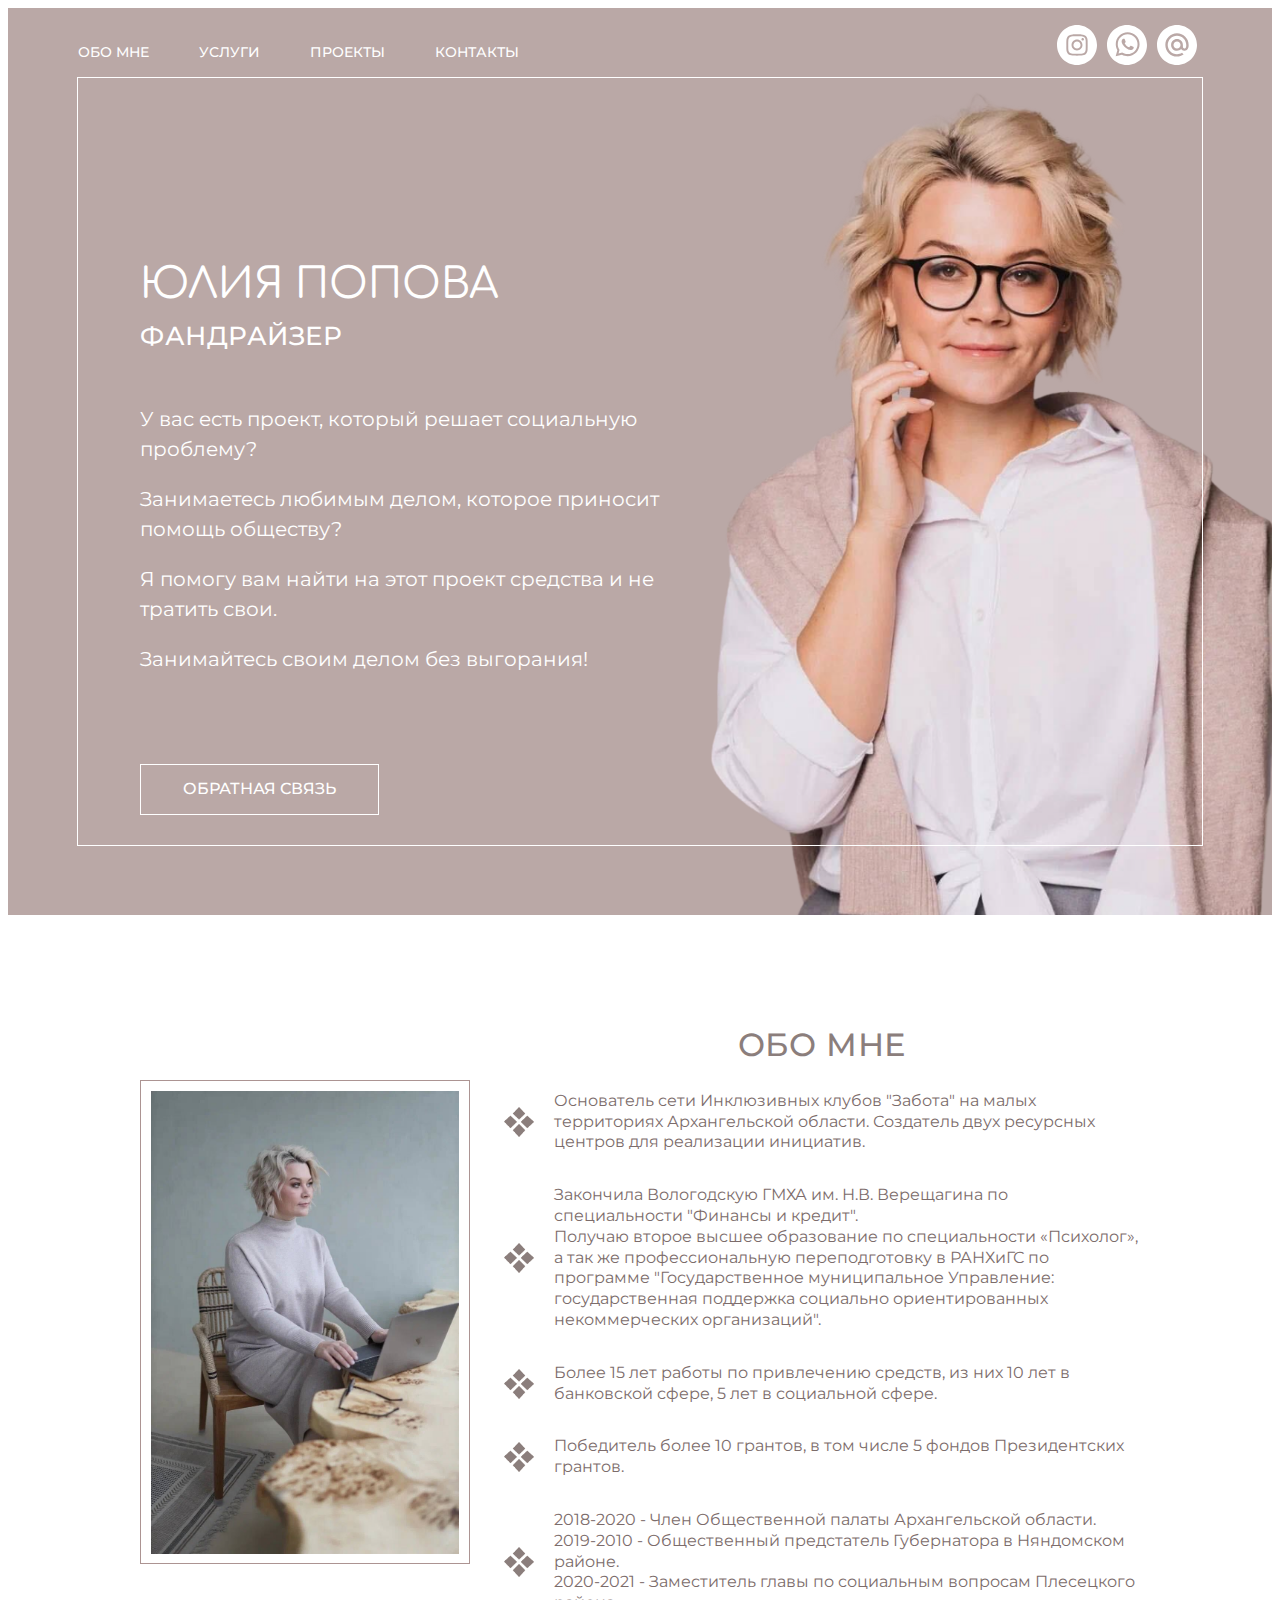
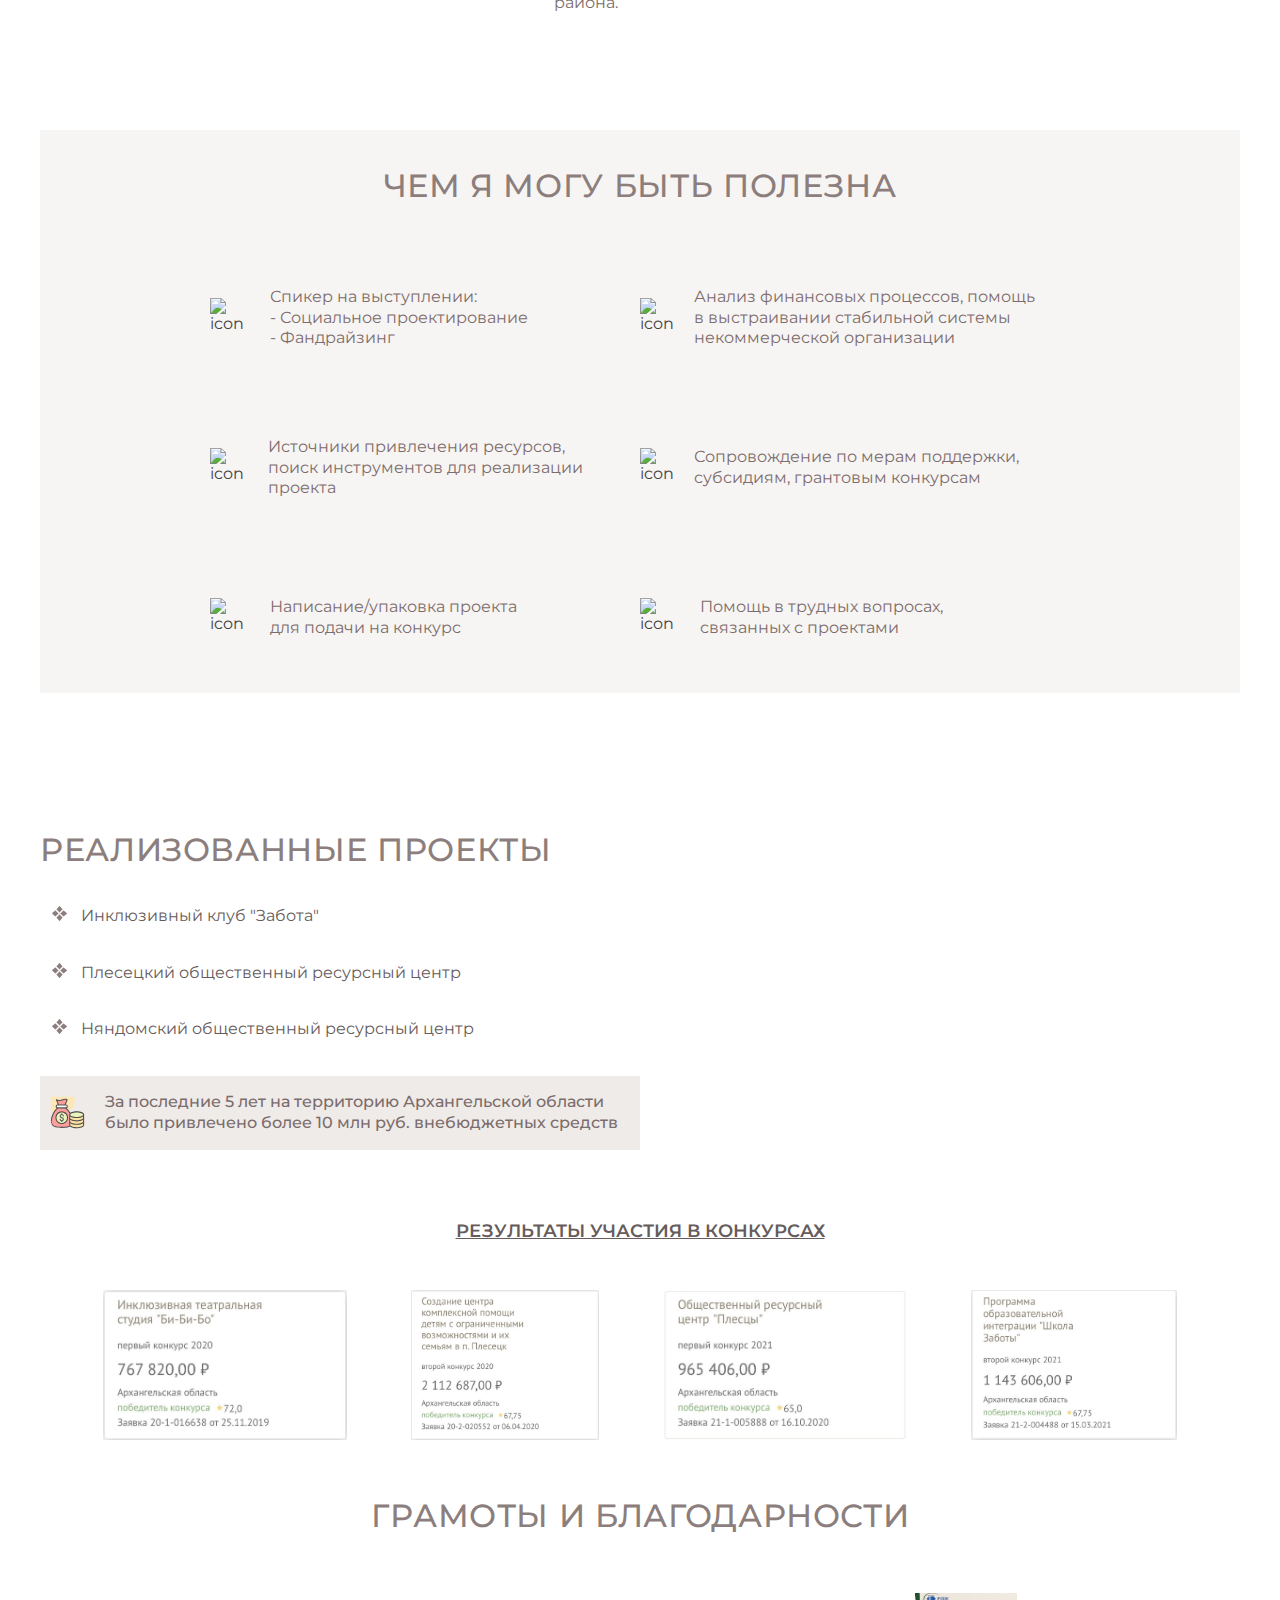
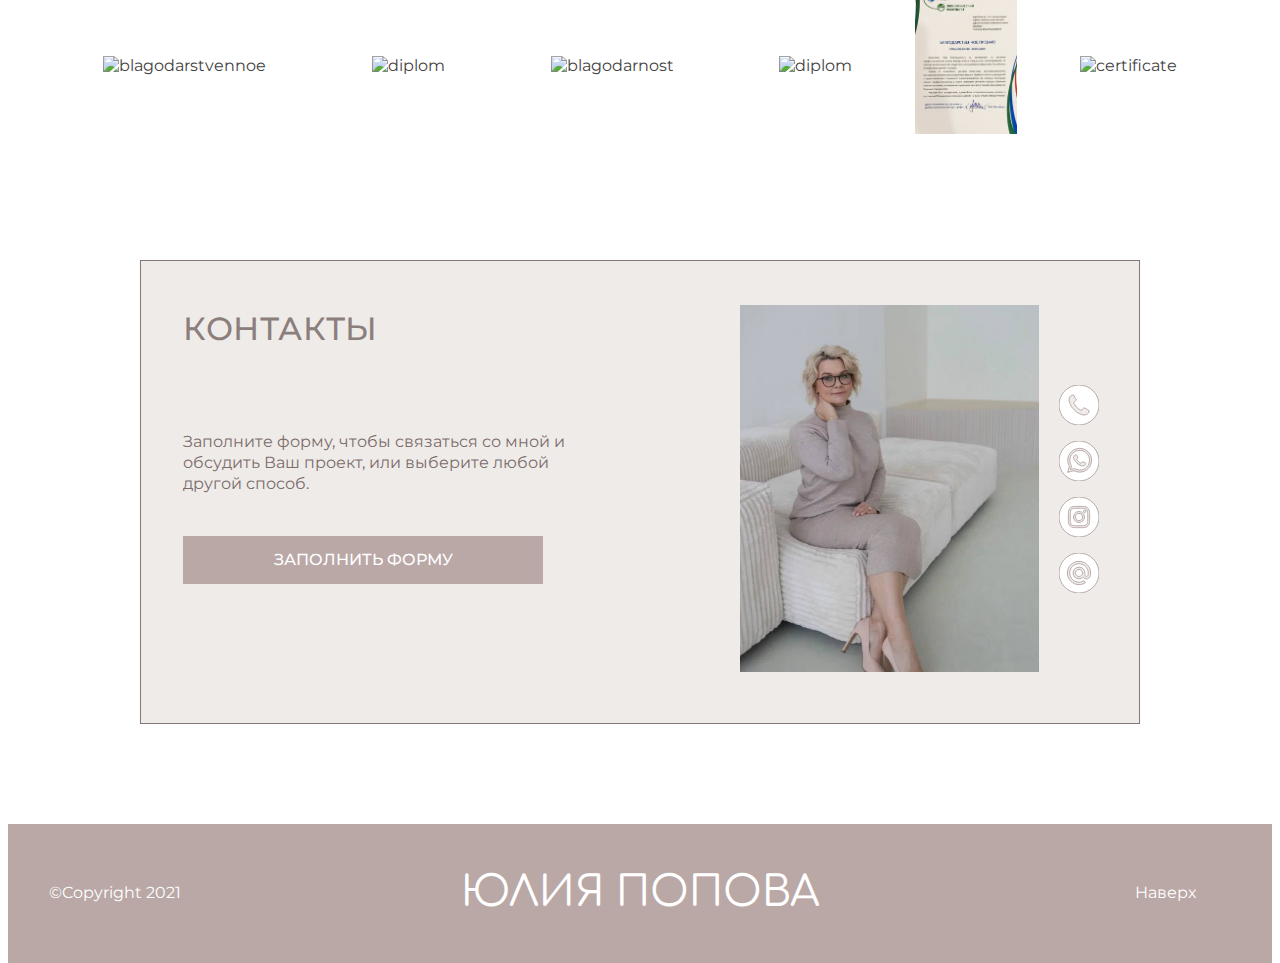
==== commit ee048498: "revue" ====
--- a/index.html
+++ b/index.html
@@ -1,5 +1,6 @@
 <!DOCTYPE html>
-<html lang="en">
+<!-- <html lang="en"> стоит указывать тот язык, который используется на сайте, в нашем случае ru-->
+<html lang="ru">
 
 <head>
     <meta charset="UTF-8">
@@ -17,17 +18,17 @@
     <link rel="stylesheet" href="./assets/styles/styles.css">
     <title>Юлия Попова</title>
 
-    <style>
-
-
-    </style>
+    <!-- <style> 
+
+
+    </style> не нужные теги-->
 </head>
 
 <body>
     <div class="wrapper">
         <header class="header">
             <div class="header__content">
-                <div class="header__logo">
+                <div class="header__logo"> 
                     <a href="#">
                         Юлия Попова
                     </a>
@@ -43,14 +44,14 @@
                         <li><a href="#contacts" class="menu__link">Контакты</a></li>
                     </ul>
                 </nav>
-                <div class="header__social">
+                <div class="header__social"> <!-- не по БЭМ, нет блока social, а значит и элемента social__img не может быть, я бы сделала header__social-img двойное название, не критично ) -->
                     <a class="social__img" href="https://instagram.com/yulia_popova29?utm_medium=copy_link"
                         target="_blank">
                         <svg class="icon">
                             <use xlink:href="assets/images/contacts/icons.svg#instagram2"></use>
                         </svg>
                     </a>
-                    <a class="social__img" href="whatsapp://send?phone=89115994852" target="_blank">
+                    <a class="social__img" href="https://wapp.click/79115994852" target="_blank">
                         <svg class="icon">
                             <use xlink:href="assets/images/contacts/icons.svg#whatsapp2"></use>
                         </svg>
@@ -67,15 +68,15 @@
             <div class="intro">
                 <div class="intro__content">
                     <div class="intro__teaser">
-                        <h1 class="intro__title title">Юлия Попова<br> Фандрайзер</h1>
-                        <h2 class="intro__title_alternative title">Фандрайзер</h2>
+                        <h1 class="intro__title title">Юлия Попова<br> Фандрайзер</h1> <!--Отлично! блок подстраивается под изменения, если добавить еще предложение - все ок.  -->
+                        <h2 class="intro__title_alternative title">Фандрайзер</h2> 
                         <div class="intro__text text">
                             <p>У вас есть проект, который решает социальную проблему?</p>
                             <p>Занимаетесь любимым делом, которое приносит помощь обществу?</p>
                             <p>Я помогу вам найти на этот проект средства и не тратить свои.</p>
                             <p>Занимайтесь своим делом без выгорания!</p>
                         </div>
-                        <div class="intro__button button button_transparent">
+                        <div class="intro__button button button_transparent"> <!--эталонно! -->
                             <a href="#contacts">Обратная связь</a>
                         </div>
                     </div>
@@ -86,39 +87,45 @@
                 <div class="about__content">
 
                     <!-- Блок "Обо мне" (Алина) -->
-                    <div class="about-photo__container">
+                    <div class="about-photo__container"> <!--не по БЭМ, блок не может лежать в элементе ) Правильно будет сделать блок container или about__container-->
                         <img class="about-photo" src="/assets/images/about/about-photo.jpg" alt="Julia's photo">
                     </div>
-                    <div class="about-text__container">
+                    <div class="about-text__container"><!--то же самое ,что и выше )-->
                         <div class="about__title title">обо мне</div>
-                        <div class="about-item__container">
+                        <div class="about-item__container"> <!--не по БЭМ, элемент about-item__container без блока как ножка от стола без стола, это не кретично, стили написаны правильно, но именно название не по БЭМ-->
+                            <div class="about-text text"><!--а вот здесь все отлично! -->
+                                <img src="/assets/images/about/about-icon-rhombus.png" alt="" class="icon-about">
+                                <p>Основатель сети Инклюзивных клубов "Забота" на малых территориях Архангельской
+                                    области.
+                                    Создатель двух ресурсных центров для реализации инициатив.
+                                </p>
+                            </div>
                             <div class="about-text text">
                                 <img src="/assets/images/about/about-icon-rhombus.png" alt="" class="icon-about">
-                                <p>Я мама особого ребенка и основатель сети инклюзивных клубов в
-                                    Архангельской области.
-                                </p>
-                            </div>
-                            <div class="about-text text">
-                                <img src="/assets/images/about/about-icon-rhombus.png" alt="" class="icon-about">
-                                <p> Образование: Вологодская ГМХА им.Верещагина по специальности "Финансы и кредит".<br>
-                                    Профессиональная переподготовка: РАНХиГС
-                                    "Государственное муниципальное управление".<br>
-                                    Второе образование: МИП по специальности "Психология" </p>
+                                <p> Закончила Вологодскую ГМХА им. Н.В. Верещагина по специальности "Финансы и кредит".
+                                    <br />
+                                    Получаю второе высшее образование по специальности «Психолог», а так же
+                                    профессиональную переподготовку в РАНХиГС по программе "Государственное
+                                    муниципальное Управление: государственная поддержка социально ориентированных
+                                    некоммерческих организаций". </p>
                             </div>
                             <div class="about-text text">
                                 <img src="/assets/images/about/about-icon-rhombus.png" alt="" class="icon-about">
                                 <p>
-                                    15 лет опыта работы в консалтинге и аудите.
-                                    <br> 2020-2021 - заместитель главы по социальным
-                                    вопросам в Администрации Плесецкого муниципального района.
+                                    Более 15 лет работы по привлечению средств,
+                                    из них 10 лет в банковской сфере,
+                                    5 лет в социальной сфере.
                                 </p>
                             </div>
                             <div class="about-text text">
                                 <img src="/assets/images/about/about-icon-rhombus.png" alt="" class="icon-about">
-                                <p>Победитель конкурсов "Герой нашего времени", "Президентские гранты",
-                                    областных и районных конкурсов.
-                                    <br>
-                                    2018-2020 - член Общественной палаты Архангельской области.</p>
+                                <p>Победитель более 10 грантов, в том числе 5 фондов Президентских грантов. </p>
+                            </div>
+                            <div class="about-text text">
+                                <img src="/assets/images/about/about-icon-rhombus.png" alt="" class="icon-about">
+                                <p>2018-2020 - Член Общественной палаты Архангельской области. <br />
+                                    2019-2010 - Общественный предстатель Губернатора в Няндомском районе.<br />
+                                    2020-2021 - Заместитель главы по социальным вопросам Плесецкого района. </p>
                             </div>
                         </div>
 
@@ -127,6 +134,7 @@
                         <!-- <div class="about__button button">
                             <a href="">Связаться со мной</a>
                         </div> -->
+                        <!--стоит удалить, если не нужен-->
                     </div>
                 </div>
             </div>
@@ -140,7 +148,7 @@
                         <div class="services__column">
                             <div class="services__item">
                                 <img class="icon" src="./assets/images/Tilda_Icons_16cf_handshake.svg" alt="icon">
-                                <p class="services__item__text text">Спикер на выступлении: <br />
+                                <p class="services__item__text text">Спикер на выступлении: <br /><!--не по БЭМ, двойной элмент? правильно так services__text Все остальное отлично-->
                                     - Социальное проектирование<br />
                                     - Фандрайзинг<br /> </p>
                             </div>
@@ -217,9 +225,10 @@
                         </div>
                     </div>
 
-                    <div class="projects__content_right">
-
-                    </div>
+                    <!-- <div class="projects__content_right">
+
+                    </div> -->
+                    <!-- похоже это лишний элемент, не нашла для чего он =)  -->
                 </div>
 
                 <!-- блок только для мобильной версии -->
@@ -252,12 +261,12 @@
                             <p class="info__item"><span>> 6 млн руб</span> привлечённых средств на помощь детям</p>
                         </div>
                     </div> -->
-
+<!-- лишние закомментированные блоки лучше удалить -->
 
                 <div class="projects__result">
                     <h3 class="subtitle" style="color: rgb(102, 92, 91);">Результаты участия в конкурсах</h3>
                     <p></p>
-                    <div class="result__content">
+                    <div class="result__content"><!--не по БЭМ, нет блока result, а элемент result__content есть, если назвать блок не projects__result, а result - все встанет на свои места-->
                         <a href="javascript:void(0)" class="result__link">
                             <img class="result__img" src="/assets/images/block_projects/result_1.png" alt="result" />
                         </a>
@@ -275,13 +284,16 @@
             </div>
 
 
-            <div class="certificates">
+            <div class="certificates"> <!--здорово встроен слайдер-->
                 <div class="certificates__content">
                     <h2 class="certificates__title title">Грамоты и благодарности</h2>
                     <div class="certificates__diplom diplom">
                         <img src="./assets/images/blagodarstvennoe.png" alt="blagodarstvennoe">
                     </div>
-                    <div class="certificates__diplom__first diplom">
+                    <div class="certificates__diplom__first diplom"> <!--не очень практика модифицировать цифрами __first)))  __ отделяется элемент, поэтому не по БЭМ, правильно будет certificates__diplom_first с одним подчеркиванием, а еще лучше будет оставить certificates__diplom, а необходимые (различающиеся у всех остальных элементов) стили задать через псевдокласс :nth-child, это позволит не дублировать стили. 
+                        
+                    Посмотрела подробнее css, эти стили необходимы для сетки. Проще бы было использовать flex в данном случае. а грид только как обертку. Тогда не понадобились бы дополнительные наименования. Но в целом ок - засчитывается. Даже с цифрами 
+                    то , что отдельно вынесены общие стили в diplom - правильное решение-->
                         <img src="./assets/images/blagodarnost.png" alt="blagodarnost">
                     </div>
                     <div class="certificates__diplom__second diplom">
@@ -297,7 +309,7 @@
                         <img src="./assets/images/diplomzabota.jpg" alt="diplom">
                     </div>
                 </div>
-                <div class="certificates__slider">
+                <div class="certificates__slider"> 
                     <h2 class="certificates__title title">Грамоты и благодарности</h2>
                     <div class="slider">
                         <div class="certificates__diplom diplom slider__item">
@@ -339,13 +351,16 @@
         <div class="faq__content">
             Блок "Вопросы/ответы" (если будем успевать и Заказчица одобрит идею)
         </div>
-    </div>-->
+    </div>--> 
+
+    <!--Если не обдобрила - надо этот блок удалить-->
 
             <div class="contacts" id="contacts">
                 <div class="contacts__content">
                     <div class="connection__container">
 
-                        <form class="contact-form__inputs" action="//" method="">
+                        <form class="contact-form__inputs"><!--не по БЭМ. Правильно будет contacts__form-inputs form-inputs - элемент блока contacts (не contact), все остальное по БЭМ-->
+                            <!--Валидатор ругается на method="" и action="//"-->
                             <h2 class="contacts__title title">КОНТАКТЫ</h2>
                             <p class="contacts__text text">Заполните форму, чтобы связаться со мной и обсудить
                                 Ваш
@@ -361,22 +376,25 @@
                         <input class="contact-input" type="tel" name="user_email" value="" placeholder="Ваш телефон *"
                             tabindex="2" required />
                     </div> -->
+                    <!--стоит удалить лишние комментарии, оставляем только те, которые помогу в будущем-->
                             <div class="contacts__button button">
-                                <a href="">Заполнить форму</a>
+                                <a href="http://127.0.0.1:5500/form.html" target="_blank">Заполнить форму</a>
                             </div>
                         </form>
                     </div>
 
 
-                    <div class="image__container">
+                    <div class="image__container"><!--не по БЭМ, нет блока image. По БЭМ будет задать блок container, а image использовать как элемент-->
                         <img class="contact_image" src="/assets/images/contacts/Изображение из iOS.jpg" alt="photo">
-                    </div>
-
-                    <div class="social__container">
+                        <!--плохая ссылка, так лучше не делать, лучше называть изображения английскими буквами и пробелы заменять _ image_ios.jpg стоит заменить название картинки и путь соответственно
+                        не по БЭМ нет блока contact, есть contacts-->
+                    </div>
+
+                    <div class="social__container"> <!-- не по БЭМ нет блока social По БЭМ будет задать блок container, а social использовать как элемент-->
 
                         <div class="phone social-icons">
                             <a href="tel:89115994852" target="_blank">
-                                <?xml version="1.0" encoding="UTF-8"?>
+                                <!-- <?xml version="1.0" encoding="UTF-8"?> не нужный элемент, надо удалить.  -->
                                 <svg class="icon icon_phone">
                                     <use xlink:href="assets/images/contacts/icons.svg#phone2"></use>
                                 </svg>
@@ -384,7 +402,7 @@
                         </div>
 
                         <div class="whatsapp social-icons">
-                            <a href="whatsapp://send?phone=89115994852" target="_blank">
+                            <a href="https://wapp.click/79115994852" target="_blank">
                                 <svg class="icon icon_whatsapp">
                                     <use xlink:href="assets/images/contacts/icons.svg#whatsapp2"></use>
                                 </svg>
@@ -399,7 +417,7 @@
                             </a>
                         </div>
 
-                        <div class="mail social-icons">
+                        <div class="mail social-icons"><!--здесь все по БЭМ, отлично! -->
                             <a href="mailto:Popofffa08@mail.ru" target="_blank">
                                 <svg class="icon icon_mail">
                                     <use xlink:href="assets/images/contacts/icons.svg#mail2"></use>
@@ -412,9 +430,9 @@
         </main>
 
         <footer class="footer">
-            <div class="footer__content color_white">
+            <div class="footer__content color_white"><!--Не по БЭМ color_white нет блока color, у которого элемент _white, можно сделат отдульным блоком color-white-->
                 <div class="footer__copyright">
-                    <p>©Copyright 2021</p>
+                    <p>©Copyright 2021</p><!--правильно использован значок копирайта, в современном подходе стараются избегать спецсимволов, и если есть возможность - вставлять символ -->
                 </div>
                 <div class="footer__title title">
                     <p>Юлия Попова</p>
@@ -430,4 +448,14 @@
     <script src="assets/js/script.js"></script>
 </body>
 
-</html>+</html>
+<!--если подводить итог, то уровень работы сильно вырос, вспомните пердыдущую. Вы хорошо потрудились! Есть небольшие огрехи по БЭМ, не страшные, никак не влияющие на вашу работу. Но лучше их исправить, тогда вы сможете брать блок целиком и переносить в другую работу. Очень важно создать свою базу со структурой и примерными стилями. Тогда скорость работы существенно увеличится, вам не придется заново изобретать похожие блоки, а достаточно будет просто перенести то, что есть и немного подправить стили. 
+
+Все замечания не критичные, т.к. сайт работает, работает хорошо
+Каждый блок адаптивен! 
+Работа не прошла валидацию =) все замечания я записала сюда
+
+Понравилось, что вы виртуозно используете грид, надеюсь, что флекс вы так же не боитесь ) 
+Если говорить про работу вооще, то вам удалось выстроить отношения с заказчицей, удалось придумать и воплотить дизайн, удалось сработать командой. Я уверена, что если вы будете делать такой сайт самостоятельно каждая, то вам будет проще. Вы получили ценный опыт работы профессиональной команды. Видно, что в сайт вложено много труда и души. И восхищаюсь вами, знаю, что многие работают, совмещать работу и учебу очень тяжело. При том, что это не ваша нынешняя работа, а то, что вы делаете на досуге - супер! 
+Верстку подобной страницы новчиком на фрилансе обычно оценивают примерно до 100 долларов. Т.е. уже сейчас вы можете брать подобные работы и смело просить за главную страницу 5-7 тысяч рублей. Но это как договоритесь ) Сделаете 3-4 работы и можно смело просить больше ) 
+-->